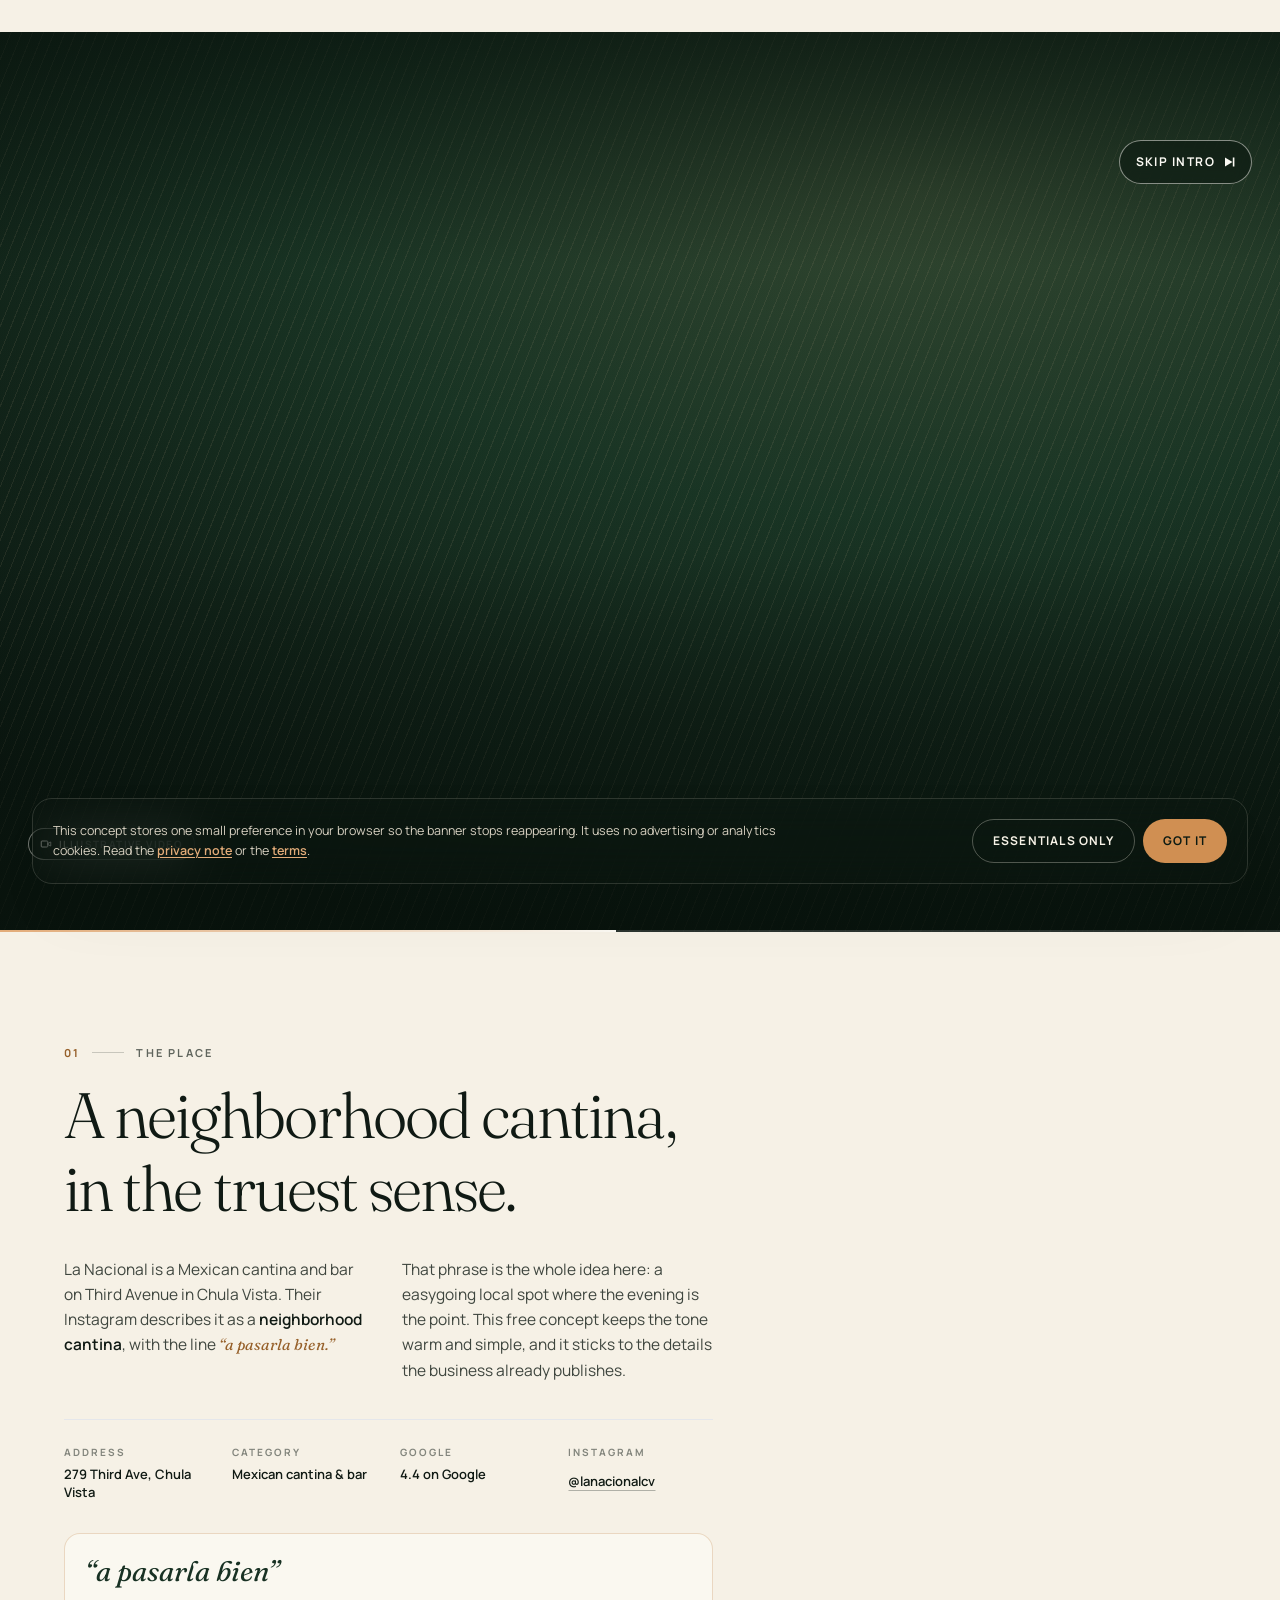
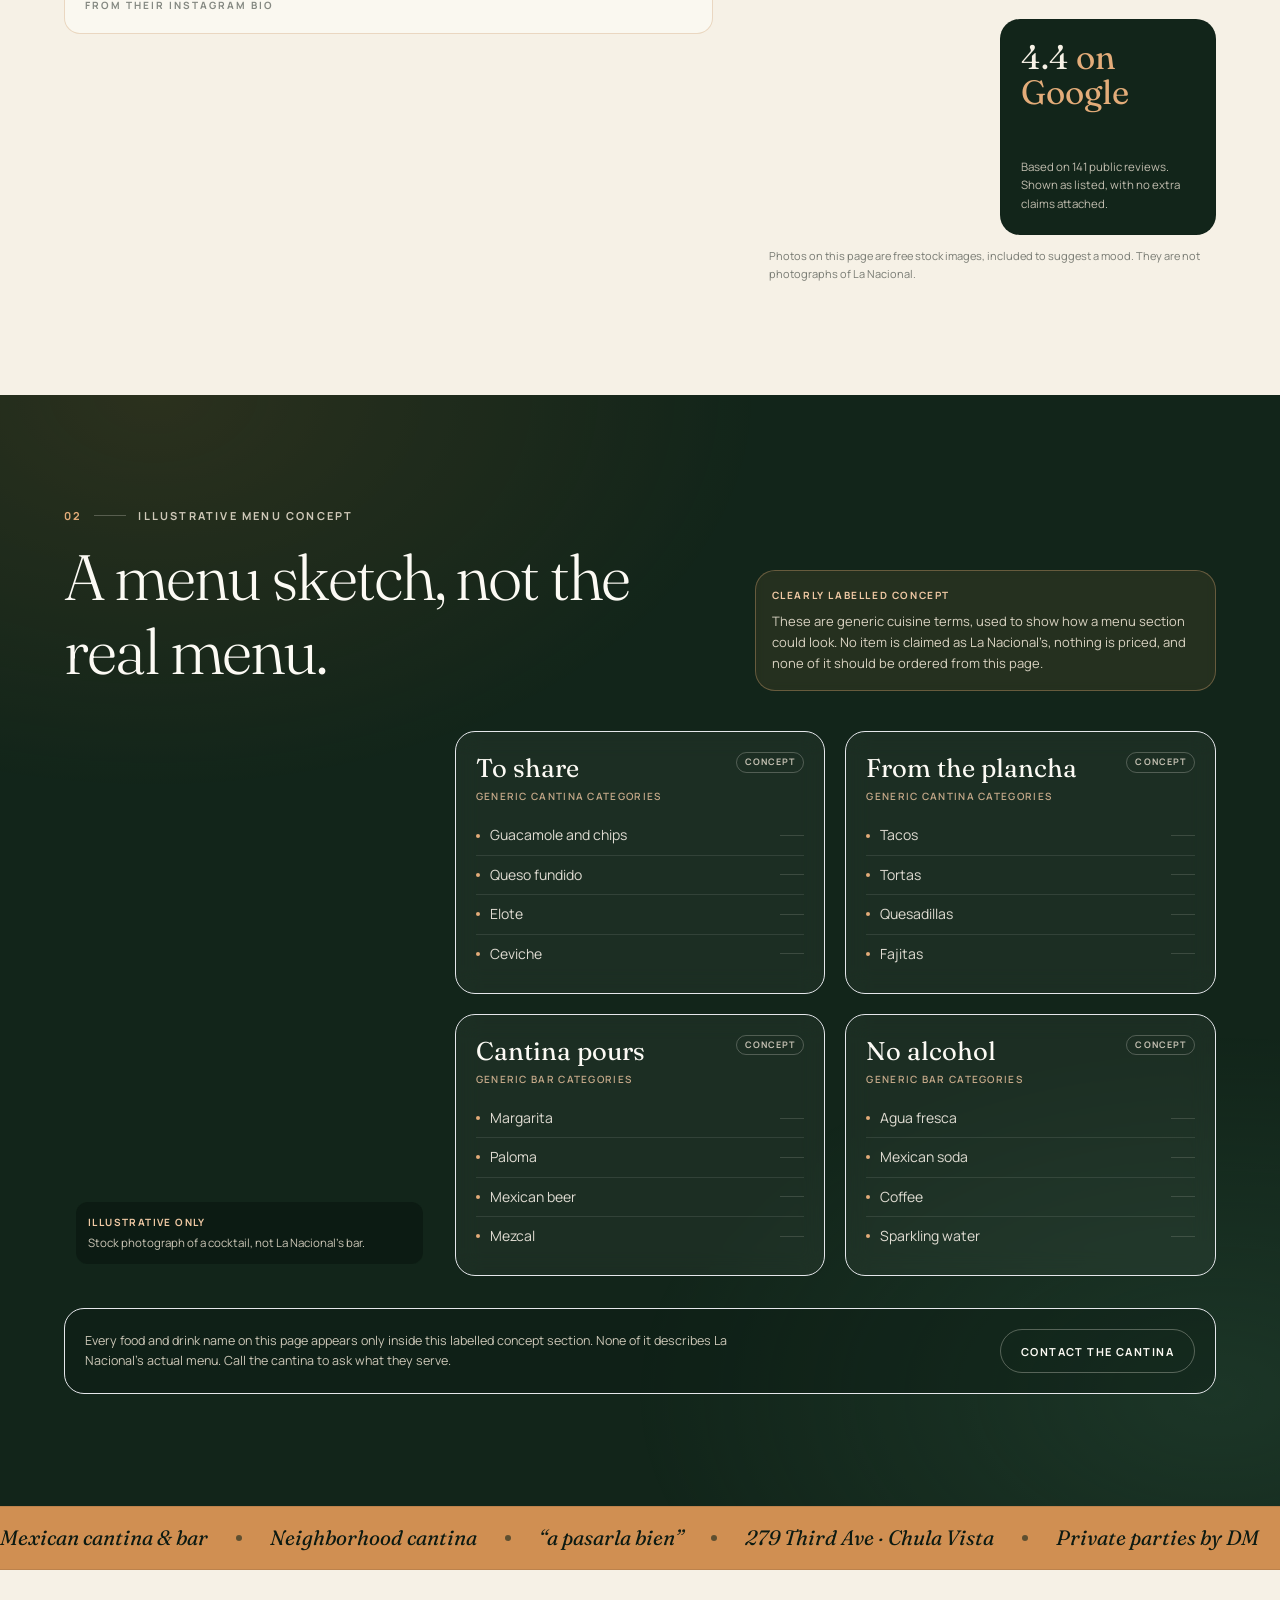
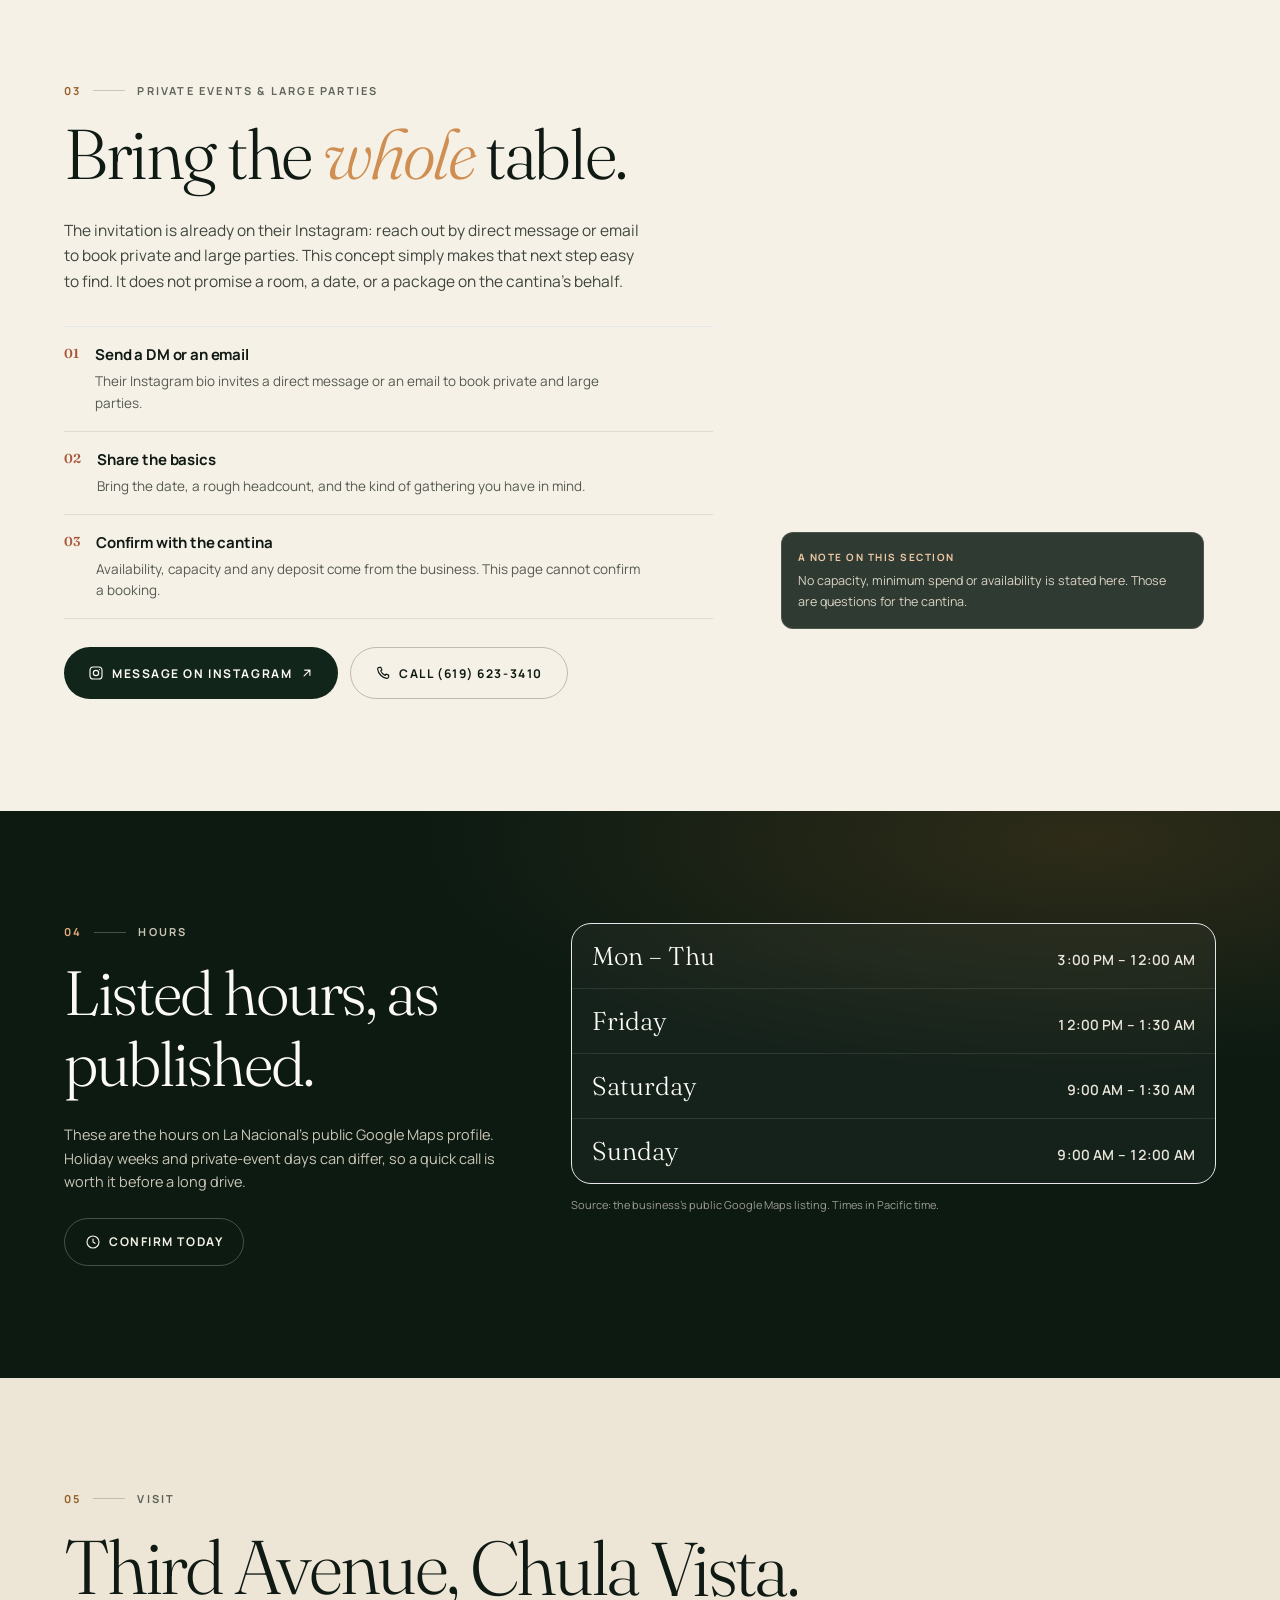
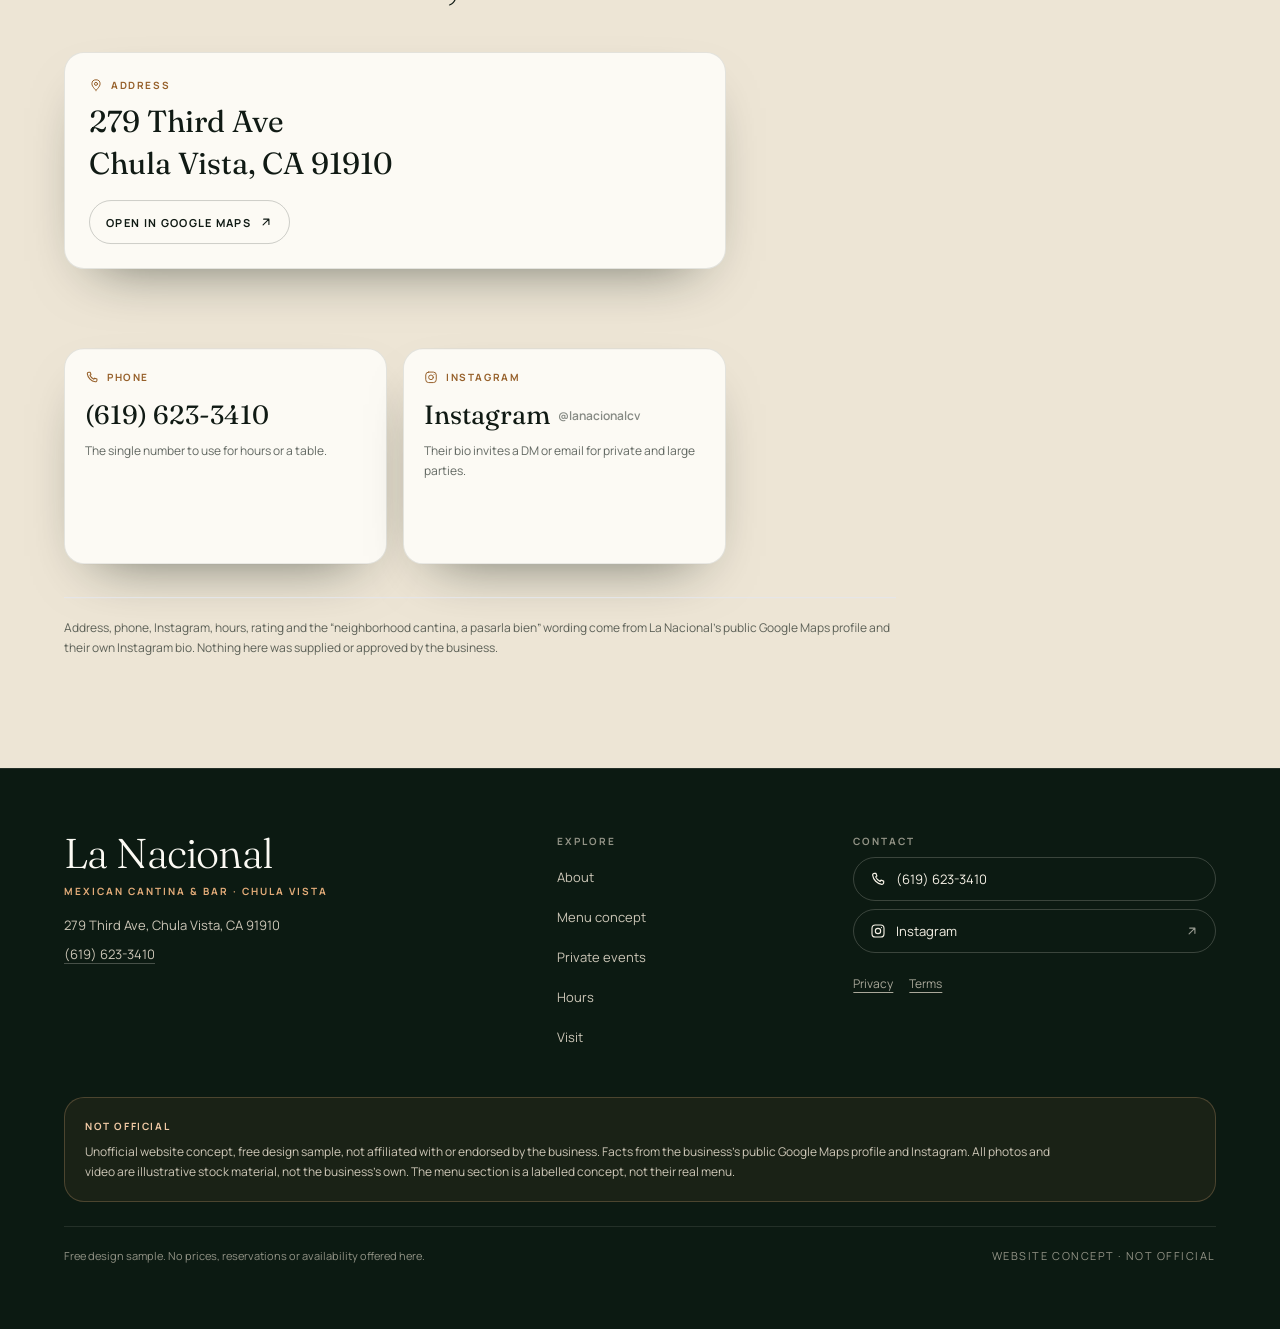
==== index.html @ 483eb862 "Update index.html" ====
<!doctype html>
<html lang="en">
  <head>
    <meta charset="UTF-8" />
    <meta name="viewport" content="width=device-width, initial-scale=1.0" />
    <meta name="robots" content="noindex,nofollow" />
    <meta name="theme-color" content="#0C1A12" />
    <meta
      name="description"
      content="A free, unofficial website concept for La Nacional, a Mexican cantina and bar on Third Avenue in Chula Vista. Not the official website."
    />
    <title>La Nacional · Cantina &amp; Bar · Website Concept (Not Official)</title>

    <!--
      Deep links such as /privacy work on static hosts that fall back to
      index.html (or 404.html). Because the build uses relative asset paths
      (base './'), this snippet points relative URLs back at the app folder
      when the browser lands on a known route one level deep.
    -->
    <script>
      (function () {
        try {
          var path = window.location.pathname
          var match = path.match(/^(.*)\/(privacy|terms)\/?$/)
          if (match) {
            var base = document.createElement('base')
            base.href = (match[1] || '') + '/'
            document.head.appendChild(base)
          }
        } catch (e) {}
      })()
    </script>

    <link
      rel="preload"
      href="./assets/fonts/fraunces-normal.woff2"
      as="font"
      type="font/woff2"
      crossorigin
    />
    <link
      rel="preload"
      href="./assets/fonts/manrope-normal.woff2"
      as="font"
      type="font/woff2"
      crossorigin
    />
    <link rel="stylesheet" href="./assets/fonts/fonts.css" />
    <script type="module" crossorigin src="./static/index-CM4bXNVC.js"></script>
    <link rel="stylesheet" crossorigin href="./static/index-Di6A-Y7r.css">
  </head>
  <body>
    <div id="root"></div>
  </body>
</html>
---- assets/fonts/fonts.css ----
@font-face {
  font-family: 'Fraunces';
  font-style: normal;
  font-weight: 300 700;
  font-display: swap;
  src: url('./fraunces-normal.woff2') format('woff2');
}

@font-face {
  font-family: 'Fraunces';
  font-style: italic;
  font-weight: 300 600;
  font-display: swap;
  src: url('./fraunces-italic.woff2') format('woff2');
}

@font-face {
  font-family: 'Manrope';
  font-style: normal;
  font-weight: 300 800;
  font-display: swap;
  src: url('./manrope-normal.woff2') format('woff2');
}
---- static/index-Di6A-Y7r.css ----
.lenis:not(.lenis-autoToggle).lenis-stopped{overflow:clip}.lenis [data-lenis-prevent-horizontal],.lenis [data-lenis-prevent-touch],.lenis [data-lenis-prevent-vertical],.lenis [data-lenis-prevent-wheel],.lenis [data-lenis-prevent]{overscroll-behavior:contain}.lenis.lenis-smooth iframe{pointer-events:none}.lenis.lenis-autoToggle{transition-behavior:allow-discrete;transition-duration:1ms;transition-property:overflow}*,:after,:before{--tw-border-spacing-x:0;--tw-border-spacing-y:0;--tw-translate-x:0;--tw-translate-y:0;--tw-rotate:0;--tw-skew-x:0;--tw-skew-y:0;--tw-scale-x:1;--tw-scale-y:1;--tw-pan-x: ;--tw-pan-y: ;--tw-pinch-zoom: ;--tw-scroll-snap-strictness:proximity;--tw-gradient-from-position: ;--tw-gradient-via-position: ;--tw-gradient-to-position: ;--tw-ordinal: ;--tw-slashed-zero: ;--tw-numeric-figure: ;--tw-numeric-spacing: ;--tw-numeric-fraction: ;--tw-ring-inset: ;--tw-ring-offset-width:0px;--tw-ring-offset-color:#fff;--tw-ring-color:rgba(59,130,246,.5);--tw-ring-offset-shadow:0 0 #0000;--tw-ring-shadow:0 0 #0000;--tw-shadow:0 0 #0000;--tw-shadow-colored:0 0 #0000;--tw-blur: ;--tw-brightness: ;--tw-contrast: ;--tw-grayscale: ;--tw-hue-rotate: ;--tw-invert: ;--tw-saturate: ;--tw-sepia: ;--tw-drop-shadow: ;--tw-backdrop-blur: ;--tw-backdrop-brightness: ;--tw-backdrop-contrast: ;--tw-backdrop-grayscale: ;--tw-backdrop-hue-rotate: ;--tw-backdrop-invert: ;--tw-backdrop-opacity: ;--tw-backdrop-saturate: ;--tw-backdrop-sepia: ;--tw-contain-size: ;--tw-contain-layout: ;--tw-contain-paint: ;--tw-contain-style: }::backdrop{--tw-border-spacing-x:0;--tw-border-spacing-y:0;--tw-translate-x:0;--tw-translate-y:0;--tw-rotate:0;--tw-skew-x:0;--tw-skew-y:0;--tw-scale-x:1;--tw-scale-y:1;--tw-pan-x: ;--tw-pan-y: ;--tw-pinch-zoom: ;--tw-scroll-snap-strictness:proximity;--tw-gradient-from-position: ;--tw-gradient-via-position: ;--tw-gradient-to-position: ;--tw-ordinal: ;--tw-slashed-zero: ;--tw-numeric-figure: ;--tw-numeric-spacing: ;--tw-numeric-fraction: ;--tw-ring-inset: ;--tw-ring-offset-width:0px;--tw-ring-offset-color:#fff;--tw-ring-color:rgba(59,130,246,.5);--tw-ring-offset-shadow:0 0 #0000;--tw-ring-shadow:0 0 #0000;--tw-shadow:0 0 #0000;--tw-shadow-colored:0 0 #0000;--tw-blur: ;--tw-brightness: ;--tw-contrast: ;--tw-grayscale: ;--tw-hue-rotate: ;--tw-invert: ;--tw-saturate: ;--tw-sepia: ;--tw-drop-shadow: ;--tw-backdrop-blur: ;--tw-backdrop-brightness: ;--tw-backdrop-contrast: ;--tw-backdrop-grayscale: ;--tw-backdrop-hue-rotate: ;--tw-backdrop-invert: ;--tw-backdrop-opacity: ;--tw-backdrop-saturate: ;--tw-backdrop-sepia: ;--tw-contain-size: ;--tw-contain-layout: ;--tw-contain-paint: ;--tw-contain-style: }/*! tailwindcss v3.4.19 | MIT License | https://tailwindcss.com*/*,:after,:before{box-sizing:border-box;border:0 solid #e5e7eb}:after,:before{--tw-content:""}:host,html{line-height:1.5;-webkit-text-size-adjust:100%;-moz-tab-size:4;-o-tab-size:4;tab-size:4;font-family:Manrope,system-ui,-apple-system,Segoe UI,sans-serif;font-feature-settings:normal;font-variation-settings:normal;-webkit-tap-highlight-color:transparent}body{margin:0;line-height:inherit}hr{height:0;color:inherit;border-top-width:1px}abbr:where([title]){-webkit-text-decoration:underline dotted;text-decoration:underline dotted}h1,h2,h3,h4,h5,h6{font-size:inherit;font-weight:inherit}a{color:inherit;text-decoration:inherit}b,strong{font-weight:bolder}code,kbd,pre,samp{font-family:ui-monospace,SFMono-Regular,Menlo,Monaco,Consolas,Liberation Mono,Courier New,monospace;font-feature-settings:normal;font-variation-settings:normal;font-size:1em}small{font-size:80%}sub,sup{font-size:75%;line-height:0;position:relative;vertical-align:baseline}sub{bottom:-.25em}sup{top:-.5em}table{text-indent:0;border-color:inherit;border-collapse:collapse}button,input,optgroup,select,textarea{font-family:inherit;font-feature-settings:inherit;font-variation-settings:inherit;font-size:100%;font-weight:inherit;line-height:inherit;letter-spacing:inherit;color:inherit;margin:0;padding:0}button,select{text-transform:none}button,input:where([type=button]),input:where([type=reset]),input:where([type=submit]){-webkit-appearance:button;background-color:transparent;background-image:none}:-moz-focusring{outline:auto}:-moz-ui-invalid{box-shadow:none}progress{vertical-align:baseline}::-webkit-inner-spin-button,::-webkit-outer-spin-button{height:auto}[type=search]{-webkit-appearance:textfield;outline-offset:-2px}::-webkit-search-decoration{-webkit-appearance:none}::-webkit-file-upload-button{-webkit-appearance:button;font:inherit}summary{display:list-item}blockquote,dd,dl,figure,h1,h2,h3,h4,h5,h6,hr,p,pre{margin:0}fieldset{margin:0}fieldset,legend{padding:0}menu,ol,ul{list-style:none;margin:0;padding:0}dialog{padding:0}textarea{resize:vertical}input::-moz-placeholder,textarea::-moz-placeholder{opacity:1;color:#9ca3af}input::placeholder,textarea::placeholder{opacity:1;color:#9ca3af}[role=button],button{cursor:pointer}:disabled{cursor:default}audio,canvas,embed,iframe,img,object,svg,video{display:block;vertical-align:middle}img,video{max-width:100%;height:auto}[hidden]:where(:not([hidden=until-found])){display:none}.sr-only{position:absolute;width:1px;height:1px;padding:0;margin:-1px;overflow:hidden;clip:rect(0,0,0,0);white-space:nowrap;border-width:0}.pointer-events-none{pointer-events:none}.visible{visibility:visible}.static{position:static}.fixed{position:fixed}.absolute{position:absolute}.relative{position:relative}.sticky{position:sticky}.inset-0{top:0;right:0;bottom:0;left:0}.inset-x-0{left:0;right:0}.inset-x-3{left:.75rem;right:.75rem}.inset-x-\[12\%\]{left:12%;right:12%}.inset-x-\[16\%\]{left:16%;right:16%}.bottom-0{bottom:0}.bottom-2{bottom:.5rem}.bottom-3{bottom:.75rem}.bottom-4{bottom:1rem}.bottom-\[14\%\]{bottom:14%}.left-0{left:0}.left-1\/2{left:50%}.left-3{left:.75rem}.left-4{left:1rem}.right-0{right:0}.right-2\.5{right:.625rem}.right-4{right:1rem}.top-0{top:0}.top-1\.5{top:.375rem}.top-2\.5{top:.625rem}.top-3{top:.75rem}.top-4{top:1rem}.top-\[14\%\]{top:14%}.top-\[18\%\]{top:18%}.top-\[22\%\]{top:22%}.top-\[26\%\]{top:26%}.top-\[8\%\]{top:8%}.top-\[var\(--banner-h\)\]{top:var(--banner-h)}.isolate{isolation:isolate}.-z-10{z-index:-10}.z-10{z-index:10}.z-20{z-index:20}.z-40{z-index:40}.z-50{z-index:50}.z-\[45\]{z-index:45}.mx-auto{margin-left:auto;margin-right:auto}.mb-6{margin-bottom:1.5rem}.ml-2{margin-left:.5rem}.ml-auto{margin-left:auto}.mt-1{margin-top:.25rem}.mt-1\.5{margin-top:.375rem}.mt-10{margin-top:2.5rem}.mt-12{margin-top:3rem}.mt-2{margin-top:.5rem}.mt-3{margin-top:.75rem}.mt-4{margin-top:1rem}.mt-5{margin-top:1.25rem}.mt-6{margin-top:1.5rem}.mt-7{margin-top:1.75rem}.mt-8{margin-top:2rem}.mt-9{margin-top:2.25rem}.block{display:block}.inline-block{display:inline-block}.flex{display:flex}.inline-flex{display:inline-flex}.table{display:table}.grid{display:grid}.hidden{display:none}.aspect-\[4\/3\]{aspect-ratio:4/3}.aspect-\[4\/5\]{aspect-ratio:4/5}.aspect-square{aspect-ratio:1/1}.h-1{height:.25rem}.h-1\.5{height:.375rem}.h-1\/2{height:50%}.h-1\/3{height:33.333333%}.h-11{height:2.75rem}.h-12{height:3rem}.h-16{height:4rem}.h-2{height:.5rem}.h-2\.5{height:.625rem}.h-24{height:6rem}.h-3{height:.75rem}.h-3\.5{height:.875rem}.h-4{height:1rem}.h-5{height:1.25rem}.h-9{height:2.25rem}.h-\[1\.6px\]{height:1.6px}.h-\[16\%\]{height:16%}.h-\[24\%\]{height:24%}.h-\[42\%\]{height:42%}.h-\[46\%\]{height:46%}.h-\[6\%\]{height:6%}.h-\[62\%\]{height:62%}.h-\[70\%\]{height:70%}.h-\[74\%\]{height:74%}.h-\[88\%\]{height:88%}.h-\[var\(--banner-h\)\]{height:var(--banner-h)}.h-\[var\(--header-h\)\]{height:var(--header-h)}.h-full{height:100%}.h-px{height:1px}.min-h-\[100svh\]{min-height:100svh}.min-h-\[32px\]{min-height:32px}.min-h-\[36px\]{min-height:36px}.min-h-\[40px\]{min-height:40px}.min-h-\[44px\]{min-height:44px}.min-h-\[48px\]{min-height:48px}.min-h-\[52px\]{min-height:52px}.min-h-\[54px\]{min-height:54px}.min-h-screen{min-height:100vh}.w-1{width:.25rem}.w-1\.5{width:.375rem}.w-11{width:2.75rem}.w-12{width:3rem}.w-2{width:.5rem}.w-2\.5{width:.625rem}.w-24{width:6rem}.w-3{width:.75rem}.w-3\.5{width:.875rem}.w-4{width:1rem}.w-5{width:1.25rem}.w-6{width:1.5rem}.w-8{width:2rem}.w-9{width:2.25rem}.w-\[38\%\]{width:38%}.w-\[52\%\]{width:52%}.w-full{width:100%}.w-max{width:-moz-max-content;width:max-content}.w-px{width:1px}.max-w-\[18ch\]{max-width:18ch}.max-w-\[20ch\]{max-width:20ch}.max-w-\[22ch\]{max-width:22ch}.max-w-\[24rem\]{max-width:24rem}.max-w-\[26rem\]{max-width:26rem}.max-w-\[27rem\]{max-width:27rem}.max-w-\[34rem\]{max-width:34rem}.max-w-\[36rem\]{max-width:36rem}.max-w-\[42rem\]{max-width:42rem}.max-w-\[46rem\]{max-width:46rem}.max-w-\[52rem\]{max-width:52rem}.max-w-\[54rem\]{max-width:54rem}.max-w-\[62rem\]{max-width:62rem}.max-w-shell{max-width:76rem}.flex-1{flex:1 1 0%}.shrink-0{flex-shrink:0}.origin-bottom{transform-origin:bottom}.origin-left{transform-origin:left}.-translate-x-1\/2{--tw-translate-x:-50%}.-rotate-45,.-translate-x-1\/2{transform:translate(var(--tw-translate-x),var(--tw-translate-y)) rotate(var(--tw-rotate)) skew(var(--tw-skew-x)) skewY(var(--tw-skew-y)) scaleX(var(--tw-scale-x)) scaleY(var(--tw-scale-y))}.-rotate-45{--tw-rotate:-45deg}.rotate-180{--tw-rotate:180deg}.rotate-180,.rotate-45{transform:translate(var(--tw-translate-x),var(--tw-translate-y)) rotate(var(--tw-rotate)) skew(var(--tw-skew-x)) skewY(var(--tw-skew-y)) scaleX(var(--tw-scale-x)) scaleY(var(--tw-scale-y))}.rotate-45{--tw-rotate:45deg}.scale-x-0{--tw-scale-x:0}.scale-x-0,.transform{transform:translate(var(--tw-translate-x),var(--tw-translate-y)) rotate(var(--tw-rotate)) skew(var(--tw-skew-x)) skewY(var(--tw-skew-y)) scaleX(var(--tw-scale-x)) scaleY(var(--tw-scale-y))}.cursor-pointer{cursor:pointer}.resize{resize:both}.grid-cols-2{grid-template-columns:repeat(2,minmax(0,1fr))}.grid-cols-\[auto_1fr\]{grid-template-columns:auto 1fr}.flex-col{flex-direction:column}.flex-wrap{flex-wrap:wrap}.items-start{align-items:flex-start}.items-end{align-items:flex-end}.items-center{align-items:center}.items-baseline{align-items:baseline}.justify-end{justify-content:flex-end}.justify-center{justify-content:center}.justify-between{justify-content:space-between}.gap-0\.5{gap:.125rem}.gap-1\.5{gap:.375rem}.gap-10{gap:2.5rem}.gap-2{gap:.5rem}.gap-2\.5{gap:.625rem}.gap-3{gap:.75rem}.gap-4{gap:1rem}.gap-5{gap:1.25rem}.gap-6{gap:1.5rem}.gap-7{gap:1.75rem}.gap-8{gap:2rem}.gap-9{gap:2.25rem}.gap-x-4{-moz-column-gap:1rem;column-gap:1rem}.gap-x-5{-moz-column-gap:1.25rem;column-gap:1.25rem}.gap-x-6{-moz-column-gap:1.5rem;column-gap:1.5rem}.gap-y-1{row-gap:.25rem}.gap-y-2{row-gap:.5rem}.gap-y-5{row-gap:1.25rem}.space-y-7>:not([hidden])~:not([hidden]){--tw-space-y-reverse:0;margin-top:calc(1.75rem*(1 - var(--tw-space-y-reverse)));margin-bottom:calc(1.75rem*var(--tw-space-y-reverse))}.overflow-hidden,.truncate{overflow:hidden}.truncate{text-overflow:ellipsis}.truncate,.whitespace-nowrap{white-space:nowrap}.rounded{border-radius:.25rem}.rounded-2xl{border-radius:1rem}.rounded-card{border-radius:1.25rem}.rounded-full{border-radius:9999px}.rounded-sm{border-radius:.125rem}.rounded-xl{border-radius:.75rem}.rounded-b-md{border-bottom-right-radius:.375rem;border-bottom-left-radius:.375rem}.rounded-t-full{border-top-left-radius:9999px;border-top-right-radius:9999px}.rounded-t-md{border-top-left-radius:.375rem;border-top-right-radius:.375rem}.rounded-t-sm{border-top-left-radius:.125rem;border-top-right-radius:.125rem}.border{border-width:1px}.border-y{border-top-width:1px}.border-b,.border-y{border-bottom-width:1px}.border-t{border-top-width:1px}.border-bone-100\/10{border-color:#f6f0e51a}.border-bone-100\/15{border-color:#f6f0e526}.border-bone-100\/20{border-color:#f6f0e533}.border-bone-100\/25{border-color:#f6f0e540}.border-bone-100\/30{border-color:#f6f0e54d}.border-bone-100\/40{border-color:#f6f0e566}.border-bottle-950\/10{border-color:#0c1a121a}.border-copper-300\/25{border-color:#e2ac7840}.border-copper-300\/35{border-color:#e2ac7859}.border-copper-500\/25{border-color:#b8733340}.border-copper-500\/30{border-color:#b873334d}.border-copper-500\/40{border-color:#b8733366}.border-ink\/10{border-color:#101a141a}.border-ink\/20{border-color:#101a1433}.border-ink\/25{border-color:#101a1440}.border-transparent{border-color:transparent}.bg-amber-200{--tw-bg-opacity:1;background-color:rgb(253 230 138/var(--tw-bg-opacity,1))}.bg-amber-200\/80{background-color:#fde68bcc}.bg-amber-300{--tw-bg-opacity:1;background-color:rgb(252 211 77/var(--tw-bg-opacity,1))}.bg-amber-300\/70{background-color:#fcd34db3}.bg-amber-400{--tw-bg-opacity:1;background-color:rgb(251 191 36/var(--tw-bg-opacity,1))}.bg-amber-400\/20{background-color:#fbbf2433}.bg-bone-100{--tw-bg-opacity:1;background-color:rgb(246 241 230/var(--tw-bg-opacity,1))}.bg-bone-100\/15{background-color:#f6f0e526}.bg-bone-100\/25{background-color:#f6f0e540}.bg-bone-200{--tw-bg-opacity:1;background-color:rgb(237 229 213/var(--tw-bg-opacity,1))}.bg-bone-50{--tw-bg-opacity:1;background-color:rgb(252 250 244/var(--tw-bg-opacity,1))}.bg-bone-50\/80{background-color:#fcfaf3cc}.bg-bone-50\/95{background-color:#fcfaf3f2}.bg-bone-50\/\[0\.045\]{background-color:#fcfaf30b}.bg-bone-50\/\[0\.04\]{background-color:#fcfaf30a}.bg-bottle-800{--tw-bg-opacity:1;background-color:rgb(24 49 35/var(--tw-bg-opacity,1))}.bg-bottle-900{--tw-bg-opacity:1;background-color:rgb(18 37 26/var(--tw-bg-opacity,1))}.bg-bottle-900\/60{background-color:#12251a99}.bg-bottle-900\/90{background-color:#12251ae6}.bg-bottle-950{--tw-bg-opacity:1;background-color:rgb(12 26 18/var(--tw-bg-opacity,1))}.bg-bottle-950\/30{background-color:#0c1a124d}.bg-bottle-950\/40{background-color:#0c1a1266}.bg-bottle-950\/80{background-color:#0c1a12cc}.bg-bottle-950\/85{background-color:#0c1a12d9}.bg-copper-300{--tw-bg-opacity:1;background-color:rgb(227 172 121/var(--tw-bg-opacity,1))}.bg-copper-400{--tw-bg-opacity:1;background-color:rgb(208 143 82/var(--tw-bg-opacity,1))}.bg-copper-400\/10{background-color:#d08f521a}.bg-copper-400\/15{background-color:#d08f5226}.bg-copper-400\/\[0\.07\]{background-color:#d08f5212}.bg-copper-500{--tw-bg-opacity:1;background-color:rgb(184 115 51/var(--tw-bg-opacity,1))}.bg-current{background-color:currentColor}.bg-green-700\/80{background-color:#15803dcc}.bg-green-950{--tw-bg-opacity:1;background-color:rgb(5 46 22/var(--tw-bg-opacity,1))}.bg-ink{--tw-bg-opacity:1;background-color:rgb(16 26 20/var(--tw-bg-opacity,1))}.bg-ink\/20{background-color:#101a1433}.bg-ink\/25{background-color:#101a1440}.bg-ink\/35{background-color:#101a1459}.bg-ink\/40{background-color:#101a1466}.bg-ink\/5{background-color:#101a140d}.bg-ink\/75{background-color:#101a14bf}.bg-transparent{background-color:transparent}.bg-\[linear-gradient\(180deg\,transparent\,rgba\(224\,162\,46\,\.16\)\)\]{background-image:linear-gradient(180deg,transparent,rgba(224,162,46,.16))}.bg-\[radial-gradient\(110\%_80\%_at_72\%_18\%\,\#4A3318_0\%\,\#2C4433_38\%\,\#17251C_66\%\,\#0B120D_100\%\)\]{background-image:radial-gradient(110% 80% at 72% 18%,#4a3318 0,#2c4433 38%,#17251c 66%,#0b120d)}.bg-\[radial-gradient\(120\%_100\%_at_30\%_10\%\,\#3B5238\,\#183123_60\%\,\#0C1A12\)\]{background-image:radial-gradient(120% 100% at 30% 10%,#3b5238,#183123 60%,#0c1a12)}.bg-\[radial-gradient\(120\%_140\%_at_50\%_-20\%\,\#3A2A17_0\%\,\#17251C_60\%\,\#0B120D_100\%\)\]{background-image:radial-gradient(120% 140% at 50% -20%,#3a2a17 0,#17251c 60%,#0b120d)}.bg-\[radial-gradient\(60\%_45\%_at_22\%_82\%\,rgba\(224\,162\,46\,\.22\)\,transparent_70\%\)\]{background-image:radial-gradient(60% 45% at 22% 82%,rgba(224,162,46,.22),transparent 70%)}.bg-\[radial-gradient\(90\%_70\%_at_30\%_20\%\,\#3A2A17_0\%\,\#17251C_55\%\,\#0B120D_100\%\)\]{background-image:radial-gradient(90% 70% at 30% 20%,#3a2a17 0,#17251c 55%,#0b120d)}.bg-gradient-to-b{background-image:linear-gradient(to bottom,var(--tw-gradient-stops))}.bg-gradient-to-t{background-image:linear-gradient(to top,var(--tw-gradient-stops))}.from-amber-400\/60{--tw-gradient-from:rgba(251,191,36,.6) var(--tw-gradient-from-position);--tw-gradient-to:rgba(251,191,36,0) var(--tw-gradient-to-position);--tw-gradient-stops:var(--tw-gradient-from),var(--tw-gradient-to)}.from-bottle-950\/45{--tw-gradient-from:rgba(12,26,18,.45) var(--tw-gradient-from-position);--tw-gradient-to:rgba(12,26,18,0) var(--tw-gradient-to-position);--tw-gradient-stops:var(--tw-gradient-from),var(--tw-gradient-to)}.from-green-800{--tw-gradient-from:#166534 var(--tw-gradient-from-position);--tw-gradient-to:rgba(22,101,52,0) var(--tw-gradient-to-position);--tw-gradient-stops:var(--tw-gradient-from),var(--tw-gradient-to)}.from-ink{--tw-gradient-from:#101a14 var(--tw-gradient-from-position);--tw-gradient-to:rgba(16,26,20,0) var(--tw-gradient-to-position);--tw-gradient-stops:var(--tw-gradient-from),var(--tw-gradient-to)}.from-ink\/80{--tw-gradient-from:rgba(16,26,20,.8) var(--tw-gradient-from-position);--tw-gradient-to:rgba(16,26,20,0) var(--tw-gradient-to-position);--tw-gradient-stops:var(--tw-gradient-from),var(--tw-gradient-to)}.from-transparent{--tw-gradient-from:transparent var(--tw-gradient-from-position);--tw-gradient-to:transparent var(--tw-gradient-to-position);--tw-gradient-stops:var(--tw-gradient-from),var(--tw-gradient-to)}.via-amber-300\/25{--tw-gradient-to:rgba(252,211,77,0) var(--tw-gradient-to-position);--tw-gradient-stops:var(--tw-gradient-from),rgba(252,211,77,.25) var(--tw-gradient-via-position),var(--tw-gradient-to)}.via-amber-400\/70{--tw-gradient-to:rgba(251,191,36,0) var(--tw-gradient-to-position);--tw-gradient-stops:var(--tw-gradient-from),rgba(251,191,36,.7) var(--tw-gradient-via-position),var(--tw-gradient-to)}.via-ink\/50{--tw-gradient-to:rgba(16,26,20,0) var(--tw-gradient-to-position);--tw-gradient-stops:var(--tw-gradient-from),rgba(16,26,20,.5) var(--tw-gradient-via-position),var(--tw-gradient-to)}.via-transparent{--tw-gradient-to:transparent var(--tw-gradient-to-position);--tw-gradient-stops:var(--tw-gradient-from),transparent var(--tw-gradient-via-position),var(--tw-gradient-to)}.to-bottle-950\/10{--tw-gradient-to:rgba(12,26,18,.1) var(--tw-gradient-to-position)}.to-green-950{--tw-gradient-to:#052e16 var(--tw-gradient-to-position)}.to-transparent{--tw-gradient-to:transparent var(--tw-gradient-to-position)}.object-cover{-o-object-fit:cover;object-fit:cover}.p-3{padding:.75rem}.p-4{padding:1rem}.p-5{padding:1.25rem}.px-1{padding-left:.25rem;padding-right:.25rem}.px-2{padding-left:.5rem;padding-right:.5rem}.px-2\.5{padding-left:.625rem;padding-right:.625rem}.px-3{padding-left:.75rem;padding-right:.75rem}.px-4{padding-left:1rem;padding-right:1rem}.px-5{padding-left:1.25rem;padding-right:1.25rem}.px-6{padding-left:1.5rem;padding-right:1.5rem}.px-7{padding-left:1.75rem;padding-right:1.75rem}.px-8{padding-left:2rem;padding-right:2rem}.py-0\.5{padding-top:.125rem;padding-bottom:.125rem}.py-1\.5{padding-top:.375rem;padding-bottom:.375rem}.py-12{padding-top:3rem;padding-bottom:3rem}.py-16{padding-top:4rem;padding-bottom:4rem}.py-2{padding-top:.5rem;padding-bottom:.5rem}.py-3\.5{padding-top:.875rem;padding-bottom:.875rem}.py-4{padding-top:1rem;padding-bottom:1rem}.py-\[5px\]{padding-top:5px;padding-bottom:5px}.pb-16{padding-bottom:4rem}.pb-20{padding-bottom:5rem}.pb-3{padding-bottom:.75rem}.pb-5{padding-bottom:1.25rem}.pb-6{padding-bottom:1.5rem}.pb-\[0\.06em\]{padding-bottom:.06em}.pb-\[0\.12em\]{padding-bottom:.12em}.pb-\[12\%\]{padding-bottom:12%}.pt-2{padding-top:.5rem}.pt-28{padding-top:7rem}.pt-5{padding-top:1.25rem}.pt-6{padding-top:1.5rem}.pt-8{padding-top:2rem}.text-center{text-align:center}.align-bottom{vertical-align:bottom}.font-display{font-family:Fraunces,Georgia,serif}.font-sans{font-family:Manrope,system-ui,-apple-system,Segoe UI,sans-serif}.text-\[1\.4rem\]{font-size:1.4rem}.text-\[10px\]{font-size:10px}.text-\[11\.5px\]{font-size:11.5px}.text-\[11px\]{font-size:11px}.text-\[12\.5px\]{font-size:12.5px}.text-\[12px\]{font-size:12px}.text-\[13\.5px\]{font-size:13.5px}.text-\[13px\]{font-size:13px}.text-\[14\.5px\]{font-size:14.5px}.text-\[14px\]{font-size:14px}.text-\[15\.5px\]{font-size:15.5px}.text-\[15px\]{font-size:15px}.text-\[19px\]{font-size:19px}.text-\[21px\]{font-size:21px}.text-\[9px\]{font-size:9px}.text-\[clamp\(1\.25rem\,2\.2vw\,1\.6rem\)\]{font-size:clamp(1.25rem,2.2vw,1.6rem)}.text-\[clamp\(1\.2rem\,2\.4vw\,1\.6rem\)\]{font-size:clamp(1.2rem,2.4vw,1.6rem)}.text-\[clamp\(1\.3rem\,2\.4vw\,1\.65rem\)\]{font-size:clamp(1.3rem,2.4vw,1.65rem)}.text-\[clamp\(1\.3rem\,2\.4vw\,1\.75rem\)\]{font-size:clamp(1.3rem,2.4vw,1.75rem)}.text-\[clamp\(1\.4rem\,2\.6vw\,1\.9rem\)\]{font-size:clamp(1.4rem,2.6vw,1.9rem)}.text-\[clamp\(1\.6rem\,3vw\,2\.1rem\)\]{font-size:clamp(1.6rem,3vw,2.1rem)}.text-\[clamp\(1\.9rem\,3\.6vw\,2\.6rem\)\]{font-size:clamp(1.9rem,3.6vw,2.6rem)}.text-\[clamp\(1rem\,2\.1vw\,1\.25rem\)\]{font-size:clamp(1rem,2.1vw,1.25rem)}.text-\[clamp\(1rem\,2vw\,1\.3rem\)\]{font-size:clamp(1rem,2vw,1.3rem)}.text-\[clamp\(2\.1rem\,5\.2vw\,4rem\)\]{font-size:clamp(2.1rem,5.2vw,4rem)}.text-\[clamp\(2\.1rem\,5vw\,3\.4rem\)\]{font-size:clamp(2.1rem,5vw,3.4rem)}.text-\[clamp\(2\.2rem\,5\.2vw\,3\.9rem\)\]{font-size:clamp(2.2rem,5.2vw,3.9rem)}.text-\[clamp\(2\.3rem\,5\.6vw\,4\.4rem\)\]{font-size:clamp(2.3rem,5.6vw,4.4rem)}.text-\[clamp\(2\.3rem\,6vw\,4\.75rem\)\]{font-size:clamp(2.3rem,6vw,4.75rem)}.text-\[clamp\(3\.1rem\,13vw\,8\.75rem\)\]{font-size:clamp(3.1rem,13vw,8.75rem)}.font-bold{font-weight:700}.font-extrabold{font-weight:800}.font-light{font-weight:300}.font-medium{font-weight:500}.font-semibold{font-weight:600}.uppercase{text-transform:uppercase}.italic{font-style:italic}.not-italic{font-style:normal}.tabular-nums{--tw-numeric-spacing:tabular-nums;font-variant-numeric:var(--tw-ordinal) var(--tw-slashed-zero) var(--tw-numeric-figure) var(--tw-numeric-spacing) var(--tw-numeric-fraction)}.leading-\[0\.86\]{line-height:.86}.leading-\[0\.99\]{line-height:.99}.leading-\[1\.02\]{line-height:1.02}.leading-\[1\.03\]{line-height:1.03}.leading-\[1\.05\]{line-height:1.05}.leading-\[1\],.leading-none{line-height:1}.leading-relaxed{line-height:1.625}.leading-snug{line-height:1.375}.leading-tight{line-height:1.25}.tracking-\[-0\.01em\]{letter-spacing:-.01em}.tracking-\[-0\.02em\]{letter-spacing:-.02em}.tracking-\[-0\.032em\]{letter-spacing:-.032em}.tracking-\[-0\.035em\]{letter-spacing:-.035em}.tracking-\[-0\.03em\]{letter-spacing:-.03em}.tracking-\[0\.01em\]{letter-spacing:.01em}.tracking-\[0\.08em\]{letter-spacing:.08em}.tracking-\[0\.12em\]{letter-spacing:.12em}.tracking-\[0\.13em\]{letter-spacing:.13em}.tracking-\[0\.14em\]{letter-spacing:.14em}.tracking-\[0\.15em\]{letter-spacing:.15em}.tracking-\[0\.16em\]{letter-spacing:.16em}.tracking-\[0\.1em\]{letter-spacing:.1em}.tracking-label{letter-spacing:.2em}.text-amber-300{--tw-text-opacity:1;color:rgb(252 211 77/var(--tw-text-opacity,1))}.text-bone-100{--tw-text-opacity:1;color:rgb(246 241 230/var(--tw-text-opacity,1))}.text-bone-100\/90{color:#f6f0e5e6}.text-bone-100\/95{color:#f6f0e5f2}.text-bone-200\/60{color:#ede4d499}.text-bone-200\/65{color:#ede4d4a6}.text-bone-200\/70{color:#ede4d4b3}.text-bone-200\/80{color:#ede4d4cc}.text-bone-200\/85{color:#ede4d4d9}.text-bone-200\/90{color:#ede4d4e6}.text-bone-50{--tw-text-opacity:1;color:rgb(252 250 244/var(--tw-text-opacity,1))}.text-bottle-800{--tw-text-opacity:1;color:rgb(24 49 35/var(--tw-text-opacity,1))}.text-bottle-950{--tw-text-opacity:1;color:rgb(12 26 18/var(--tw-text-opacity,1))}.text-clay{--tw-text-opacity:1;color:rgb(169 87 58/var(--tw-text-opacity,1))}.text-copper-200{--tw-text-opacity:1;color:rgb(240 201 164/var(--tw-text-opacity,1))}.text-copper-200\/80{color:#f0c8a3cc}.text-copper-300{--tw-text-opacity:1;color:rgb(227 172 121/var(--tw-text-opacity,1))}.text-copper-400{--tw-text-opacity:1;color:rgb(208 143 82/var(--tw-text-opacity,1))}.text-copper-600{--tw-text-opacity:1;color:rgb(150 96 42/var(--tw-text-opacity,1))}.text-ink{--tw-text-opacity:1;color:rgb(16 26 20/var(--tw-text-opacity,1))}.text-ink\/40{color:#101a1466}.text-ink\/50{color:#101a1480}.text-ink\/55{color:#101a148c}.text-ink\/60{color:#101a1499}.text-ink\/65{color:#101a14a6}.text-ink\/70{color:#101a14b3}.text-ink\/75{color:#101a14bf}.text-ink\/80{color:#101a14cc}.underline{text-decoration-line:underline}.decoration-bone-100\/25{text-decoration-color:#f6f0e540}.decoration-ink\/30{text-decoration-color:#101a144d}.underline-offset-2{text-underline-offset:2px}.underline-offset-4{text-underline-offset:4px}.opacity-0{opacity:0}.opacity-100{opacity:1}.opacity-30{opacity:.3}.opacity-40{opacity:.4}.opacity-60{opacity:.6}.opacity-70{opacity:.7}.opacity-\[0\.13\]{opacity:.13}.shadow-\[0_0_16px_6px_rgba\(242\,200\,121\,\.45\)\]{--tw-shadow:0 0 16px 6px hsla(39,82%,71%,.45);--tw-shadow-colored:0 0 16px 6px var(--tw-shadow-color);box-shadow:var(--tw-ring-offset-shadow,0 0 #0000),var(--tw-ring-shadow,0 0 #0000),var(--tw-shadow)}.shadow-\[0_0_40px_18px_rgba\(224\,162\,46\,\.4\)\]{--tw-shadow:0 0 40px 18px rgba(224,162,46,.4);--tw-shadow-colored:0 0 40px 18px var(--tw-shadow-color);box-shadow:var(--tw-ring-offset-shadow,0 0 #0000),var(--tw-ring-shadow,0 0 #0000),var(--tw-shadow)}.shadow-\[0_12px_30px_-24px_rgba\(8\,20\,13\,0\.6\)\]{--tw-shadow:0 12px 30px -24px rgba(8,20,13,.6);--tw-shadow-colored:0 12px 30px -24px var(--tw-shadow-color);box-shadow:var(--tw-ring-offset-shadow,0 0 #0000),var(--tw-ring-shadow,0 0 #0000),var(--tw-shadow)}.shadow-\[inset_0_0_60px_rgba\(0\,0\,0\,\.55\)\]{--tw-shadow:inset 0 0 60px rgba(0,0,0,.55);--tw-shadow-colored:inset 0 0 60px var(--tw-shadow-color)}.shadow-\[inset_0_0_60px_rgba\(0\,0\,0\,\.55\)\],.shadow-glass{box-shadow:var(--tw-ring-offset-shadow,0 0 #0000),var(--tw-ring-shadow,0 0 #0000),var(--tw-shadow)}.shadow-glass{--tw-shadow:0 24px 60px -32px rgba(8,20,13,.65);--tw-shadow-colored:0 24px 60px -32px var(--tw-shadow-color)}.shadow-lift{--tw-shadow:0 30px 70px -40px rgba(8,20,13,.75);--tw-shadow-colored:0 30px 70px -40px var(--tw-shadow-color)}.shadow-lift,.shadow-sm{box-shadow:var(--tw-ring-offset-shadow,0 0 #0000),var(--tw-ring-shadow,0 0 #0000),var(--tw-shadow)}.shadow-sm{--tw-shadow:0 1px 2px 0 rgba(0,0,0,.05);--tw-shadow-colored:0 1px 2px 0 var(--tw-shadow-color)}.blur{--tw-blur:blur(8px)}.blur,.blur-2xl{filter:var(--tw-blur) var(--tw-brightness) var(--tw-contrast) var(--tw-grayscale) var(--tw-hue-rotate) var(--tw-invert) var(--tw-saturate) var(--tw-sepia) var(--tw-drop-shadow)}.blur-2xl{--tw-blur:blur(40px)}.filter{filter:var(--tw-blur) var(--tw-brightness) var(--tw-contrast) var(--tw-grayscale) var(--tw-hue-rotate) var(--tw-invert) var(--tw-saturate) var(--tw-sepia) var(--tw-drop-shadow)}.backdrop-blur-\[1px\]{--tw-backdrop-blur:blur(1px)}.backdrop-blur-\[1px\],.backdrop-blur-lg{-webkit-backdrop-filter:var(--tw-backdrop-blur) var(--tw-backdrop-brightness) var(--tw-backdrop-contrast) var(--tw-backdrop-grayscale) var(--tw-backdrop-hue-rotate) var(--tw-backdrop-invert) var(--tw-backdrop-opacity) var(--tw-backdrop-saturate) var(--tw-backdrop-sepia);backdrop-filter:var(--tw-backdrop-blur) var(--tw-backdrop-brightness) var(--tw-backdrop-contrast) var(--tw-backdrop-grayscale) var(--tw-backdrop-hue-rotate) var(--tw-backdrop-invert) var(--tw-backdrop-opacity) var(--tw-backdrop-saturate) var(--tw-backdrop-sepia)}.backdrop-blur-lg{--tw-backdrop-blur:blur(16px)}.backdrop-blur-md{--tw-backdrop-blur:blur(12px)}.backdrop-blur-md,.backdrop-blur-sm{-webkit-backdrop-filter:var(--tw-backdrop-blur) var(--tw-backdrop-brightness) var(--tw-backdrop-contrast) var(--tw-backdrop-grayscale) var(--tw-backdrop-hue-rotate) var(--tw-backdrop-invert) var(--tw-backdrop-opacity) var(--tw-backdrop-saturate) var(--tw-backdrop-sepia);backdrop-filter:var(--tw-backdrop-blur) var(--tw-backdrop-brightness) var(--tw-backdrop-contrast) var(--tw-backdrop-grayscale) var(--tw-backdrop-hue-rotate) var(--tw-backdrop-invert) var(--tw-backdrop-opacity) var(--tw-backdrop-saturate) var(--tw-backdrop-sepia)}.backdrop-blur-sm{--tw-backdrop-blur:blur(4px)}.backdrop-blur-xl{--tw-backdrop-blur:blur(24px);-webkit-backdrop-filter:var(--tw-backdrop-blur) var(--tw-backdrop-brightness) var(--tw-backdrop-contrast) var(--tw-backdrop-grayscale) var(--tw-backdrop-hue-rotate) var(--tw-backdrop-invert) var(--tw-backdrop-opacity) var(--tw-backdrop-saturate) var(--tw-backdrop-sepia);backdrop-filter:var(--tw-backdrop-blur) var(--tw-backdrop-brightness) var(--tw-backdrop-contrast) var(--tw-backdrop-grayscale) var(--tw-backdrop-hue-rotate) var(--tw-backdrop-invert) var(--tw-backdrop-opacity) var(--tw-backdrop-saturate) var(--tw-backdrop-sepia)}.transition{transition-property:color,background-color,border-color,text-decoration-color,fill,stroke,opacity,box-shadow,transform,filter,backdrop-filter;transition-timing-function:cubic-bezier(.4,0,.2,1);transition-duration:.15s}.transition-\[background-color\,border-color\,box-shadow\]{transition-property:background-color,border-color,box-shadow;transition-timing-function:cubic-bezier(.4,0,.2,1);transition-duration:.15s}.transition-\[opacity\,transform\]{transition-property:opacity,transform;transition-timing-function:cubic-bezier(.4,0,.2,1);transition-duration:.15s}.transition-all{transition-property:all;transition-timing-function:cubic-bezier(.4,0,.2,1);transition-duration:.15s}.transition-colors{transition-property:color,background-color,border-color,text-decoration-color,fill,stroke;transition-timing-function:cubic-bezier(.4,0,.2,1);transition-duration:.15s}.transition-opacity{transition-property:opacity;transition-timing-function:cubic-bezier(.4,0,.2,1);transition-duration:.15s}.transition-transform{transition-property:transform;transition-timing-function:cubic-bezier(.4,0,.2,1);transition-duration:.15s}.duration-200{transition-duration:.2s}.duration-300{transition-duration:.3s}.duration-700{transition-duration:.7s}.will-change-transform{will-change:transform}.last\:border-0:last-child{border-width:0}.hover\:border-bone-100\/60:hover{border-color:#f6f0e599}.hover\:border-copper-300:hover{--tw-border-opacity:1;border-color:rgb(227 172 121/var(--tw-border-opacity,1))}.hover\:border-ink\/50:hover{border-color:#101a1480}.hover\:border-ink\/60:hover{border-color:#101a1499}.hover\:bg-amber-300:hover{--tw-bg-opacity:1;background-color:rgb(252 211 77/var(--tw-bg-opacity,1))}.hover\:bg-bone-50\/10:hover{background-color:#fcfaf31a}.hover\:bg-bone-50\/\[0\.06\]:hover{background-color:#fcfaf30f}.hover\:bg-bottle-800:hover{--tw-bg-opacity:1;background-color:rgb(24 49 35/var(--tw-bg-opacity,1))}.hover\:bg-copper-300:hover{--tw-bg-opacity:1;background-color:rgb(227 172 121/var(--tw-bg-opacity,1))}.hover\:bg-copper-600:hover{--tw-bg-opacity:1;background-color:rgb(150 96 42/var(--tw-bg-opacity,1))}.hover\:bg-ink\/40:hover{background-color:#101a1466}.hover\:bg-ink\/5:hover{background-color:#101a140d}.hover\:text-amber-300:hover{--tw-text-opacity:1;color:rgb(252 211 77/var(--tw-text-opacity,1))}.hover\:text-bone-50:hover{--tw-text-opacity:1;color:rgb(252 250 244/var(--tw-text-opacity,1))}.hover\:text-copper-200:hover{--tw-text-opacity:1;color:rgb(240 201 164/var(--tw-text-opacity,1))}.hover\:text-copper-600:hover{--tw-text-opacity:1;color:rgb(150 96 42/var(--tw-text-opacity,1))}.hover\:text-ink:hover{--tw-text-opacity:1;color:rgb(16 26 20/var(--tw-text-opacity,1))}.hover\:underline:hover{text-decoration-line:underline}.hover\:decoration-ink:hover{text-decoration-color:#101a14}.focus\:not-sr-only:focus{position:static;width:auto;height:auto;padding:0;margin:0;overflow:visible;clip:auto;white-space:normal}.focus\:fixed:focus{position:fixed}.focus\:left-3:focus{left:.75rem}.focus\:top-\[calc\(var\(--banner-h\)\+8px\)\]:focus{top:calc(var(--banner-h) + 8px)}.focus\:z-\[60\]:focus{z-index:60}.focus\:rounded-full:focus{border-radius:9999px}.focus\:bg-copper-400:focus{--tw-bg-opacity:1;background-color:rgb(208 143 82/var(--tw-bg-opacity,1))}.focus\:px-5:focus{padding-left:1.25rem;padding-right:1.25rem}.focus\:py-3:focus{padding-top:.75rem;padding-bottom:.75rem}.focus\:text-\[13px\]:focus{font-size:13px}.focus\:font-bold:focus{font-weight:700}.focus\:text-bottle-950:focus{--tw-text-opacity:1;color:rgb(12 26 18/var(--tw-text-opacity,1))}.group:hover .group-hover\:scale-x-100{--tw-scale-x:1;transform:translate(var(--tw-translate-x),var(--tw-translate-y)) rotate(var(--tw-rotate)) skew(var(--tw-skew-x)) skewY(var(--tw-skew-y)) scaleX(var(--tw-scale-x)) scaleY(var(--tw-scale-y))}@media (min-width:640px){.sm\:bottom-6{bottom:1.5rem}.sm\:right-6{right:1.5rem}.sm\:col-span-2{grid-column:span 2/span 2}.sm\:block{display:block}.sm\:inline{display:inline}.sm\:hidden{display:none}.sm\:aspect-\[4\/3\]{aspect-ratio:4/3}.sm\:h-24{height:6rem}.sm\:w-12{width:3rem}.sm\:w-16{width:4rem}.sm\:w-7{width:1.75rem}.sm\:grid-cols-2{grid-template-columns:repeat(2,minmax(0,1fr))}.sm\:grid-cols-4{grid-template-columns:repeat(4,minmax(0,1fr))}.sm\:flex-row{flex-direction:row}.sm\:items-center{align-items:center}.sm\:justify-between{justify-content:space-between}.sm\:gap-4{gap:1rem}.sm\:gap-5{gap:1.25rem}.sm\:gap-7{gap:1.75rem}.sm\:p-5{padding:1.25rem}.sm\:p-6{padding:1.5rem}.sm\:p-7{padding:1.75rem}.sm\:px-4{padding-left:1rem;padding-right:1rem}.sm\:px-6{padding-left:1.5rem;padding-right:1.5rem}.sm\:py-16{padding-top:4rem;padding-bottom:4rem}.sm\:py-20{padding-top:5rem}.sm\:pb-20,.sm\:py-20{padding-bottom:5rem}.sm\:pb-4{padding-bottom:1rem}.sm\:pt-12{padding-top:3rem}.sm\:text-\[11px\]{font-size:11px}.sm\:text-\[14px\]{font-size:14px}.sm\:tracking-\[0\.16em\]{letter-spacing:.16em}}@media (min-width:1024px){.lg\:col-span-1{grid-column:span 1/span 1}.lg\:col-span-3{grid-column:span 3/span 3}.lg\:col-span-4{grid-column:span 4/span 4}.lg\:col-span-5{grid-column:span 5/span 5}.lg\:col-span-7{grid-column:span 7/span 7}.lg\:col-span-8{grid-column:span 8/span 8}.lg\:flex{display:flex}.lg\:hidden{display:none}.lg\:aspect-\[3\/4\]{aspect-ratio:3/4}.lg\:aspect-\[4\/4\.4\]{aspect-ratio:4/4.4}.lg\:aspect-\[4\/5\]{aspect-ratio:4/5}.lg\:grid-cols-1{grid-template-columns:repeat(1,minmax(0,1fr))}.lg\:grid-cols-12{grid-template-columns:repeat(12,minmax(0,1fr))}.lg\:grid-cols-2{grid-template-columns:repeat(2,minmax(0,1fr))}.lg\:items-end{align-items:flex-end}.lg\:gap-14{gap:3.5rem}.lg\:gap-16{gap:4rem}.lg\:gap-5{gap:1.25rem}.lg\:gap-6{gap:1.5rem}.lg\:gap-8{gap:2rem}.lg\:px-8{padding-left:2rem;padding-right:2rem}.lg\:py-28{padding-top:7rem;padding-bottom:7rem}.lg\:pb-24{padding-bottom:6rem}}:root{--banner-h: 32px;--header-h: 68px;--consent-h: 0px;color-scheme:light}html{scroll-behavior:smooth;scroll-padding-top:calc(var(--banner-h) + var(--header-h) + 12px);-webkit-text-size-adjust:100%}html.lenis,html.lenis body{height:auto}.lenis.lenis-smooth{scroll-behavior:auto!important}.lenis.lenis-stopped{overflow:hidden}body{margin:0;background:#f6f1e6;color:#101a14;font-family:Manrope,system-ui,-apple-system,Segoe UI,sans-serif;font-size:16px;line-height:1.6;-webkit-font-smoothing:antialiased;text-rendering:optimizeLegibility;overflow-x:hidden}::-moz-selection{background:#b87333;color:#fcfaf4}::selection{background:#b87333;color:#fcfaf4}:focus-visible{outline:2px solid #b87333;outline-offset:3px;border-radius:3px}a,button{-webkit-tap-highlight-color:transparent}.tap{min-height:44px;min-width:44px}.grain:after{content:"";position:absolute;top:0;right:0;bottom:0;left:0;z-index:1;pointer-events:none;opacity:.16;mix-blend-mode:multiply;background-image:repeating-conic-gradient(from 0deg at 50% 50%,rgba(60,40,20,.08) 0deg 1deg,transparent 1deg 2deg),radial-gradient(rgba(60,40,20,.18) .5px,transparent .5px);background-size:3px 3px,3px 3px}.marquee-track{animation:marquee 42s linear infinite}@keyframes marquee{0%{transform:translate(0)}to{transform:translate(-50%)}}@keyframes hero-bounce{0%,to{transform:translateY(0);opacity:.55}50%{transform:translateY(5px);opacity:1}}.hero-bounce{animation:hero-bounce 1.7s ease-in-out infinite}@media (prefers-reduced-motion: reduce){html{scroll-behavior:auto}.marquee-track,.hero-bounce{animation:none}*,*:before,*:after{animation-duration:.001ms!important;animation-iteration-count:1!important;transition-duration:.001ms!important}}
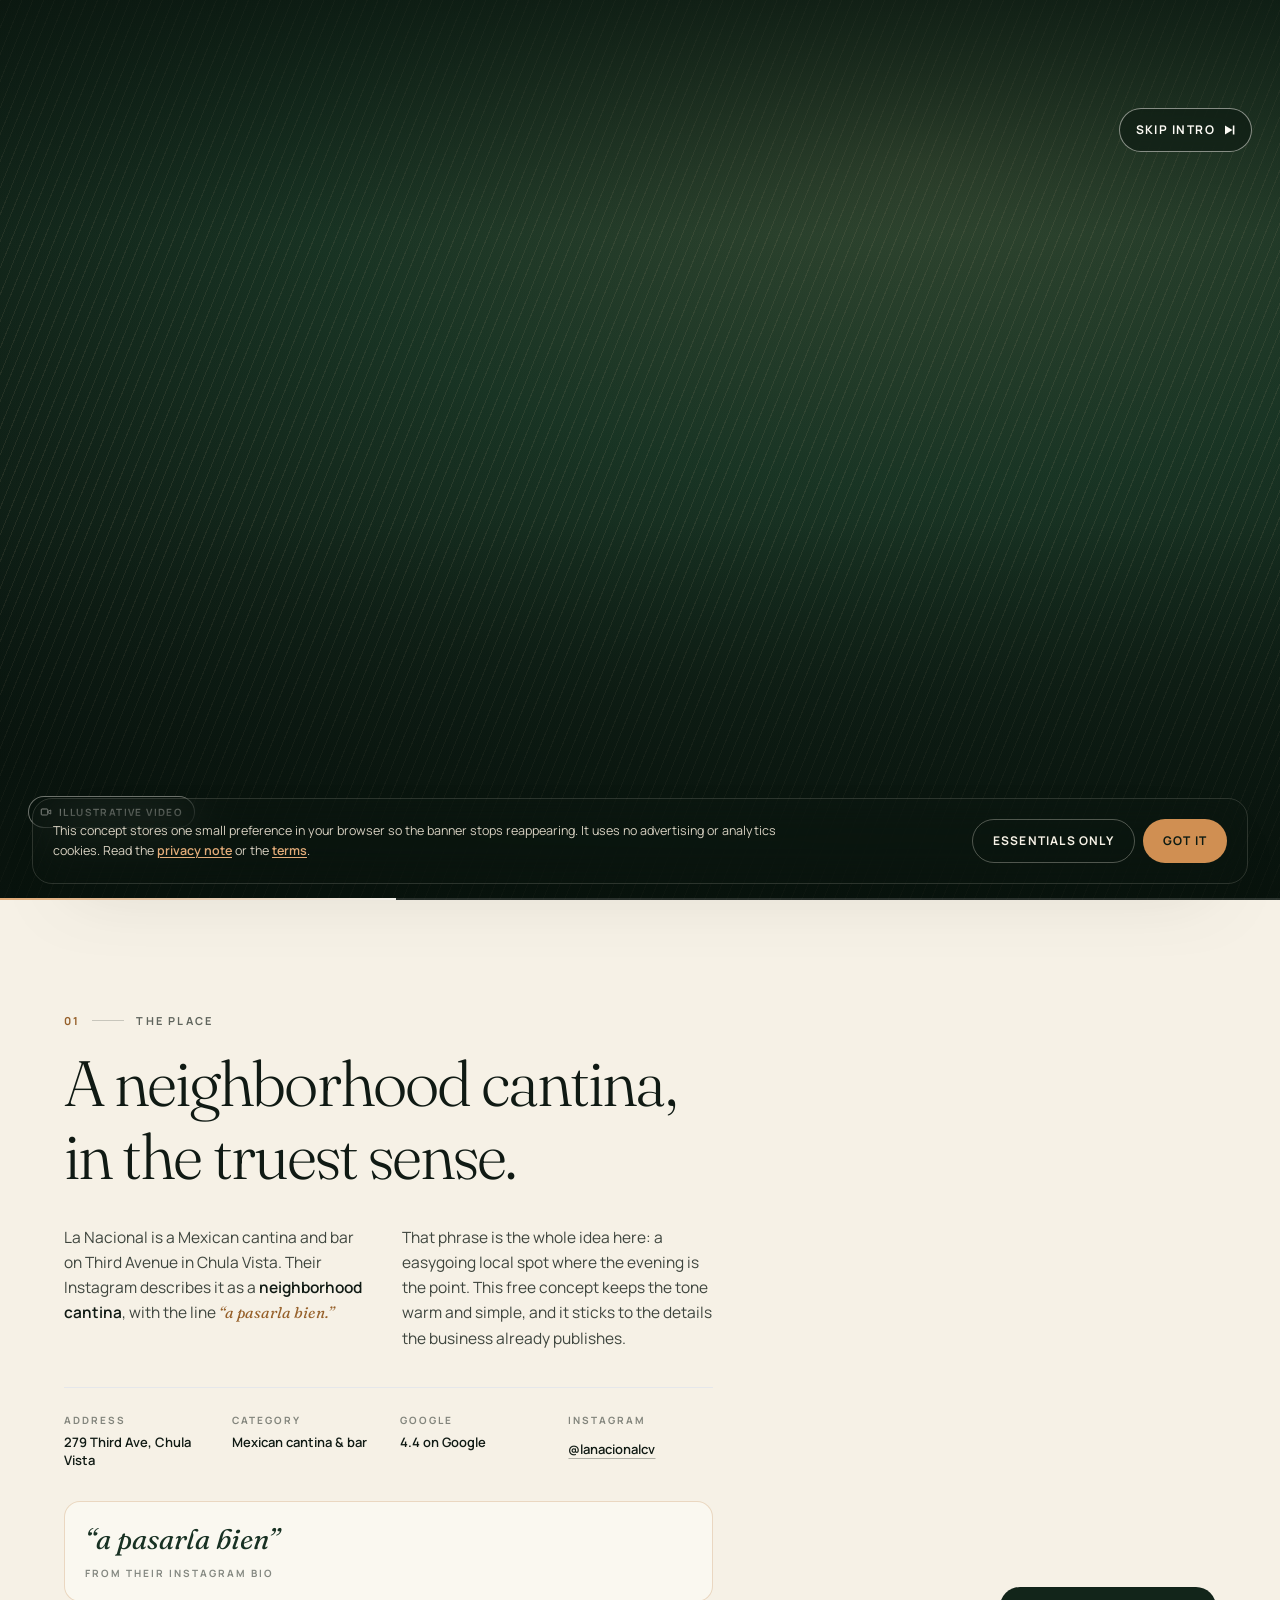
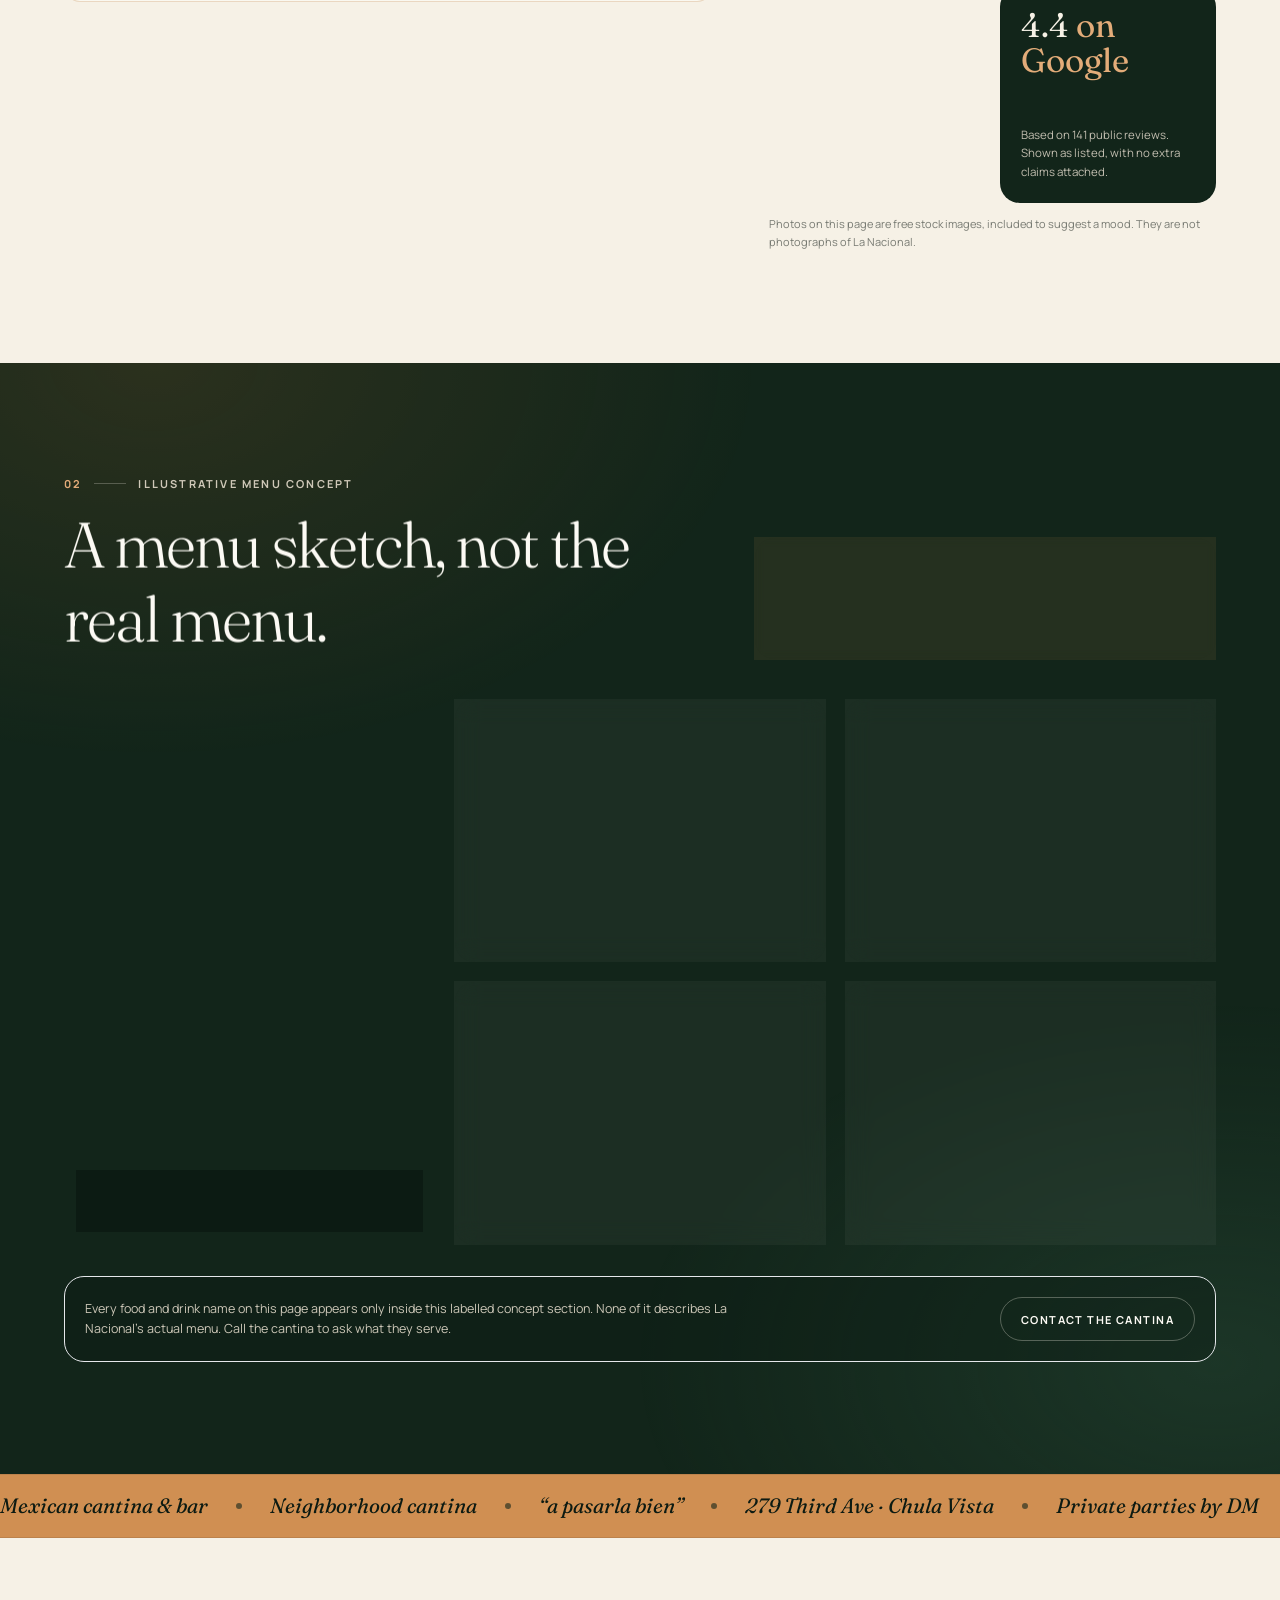
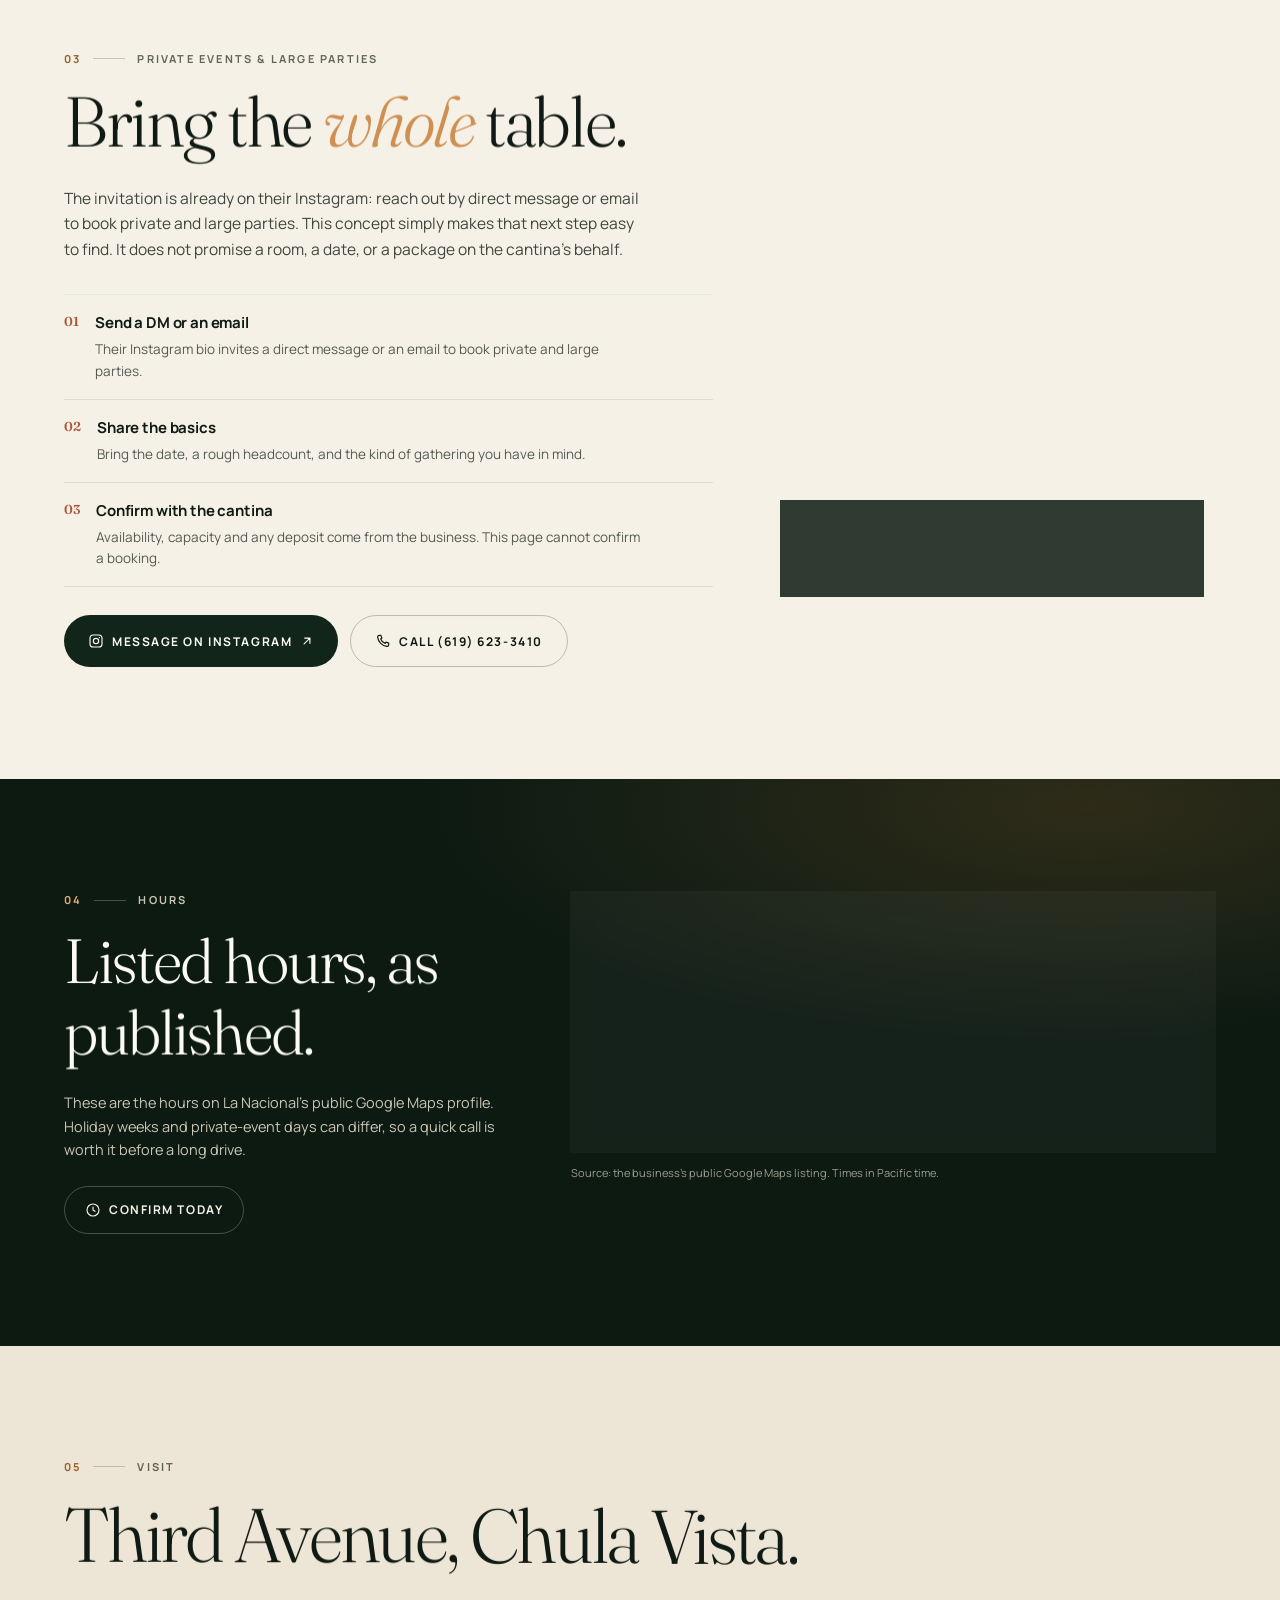
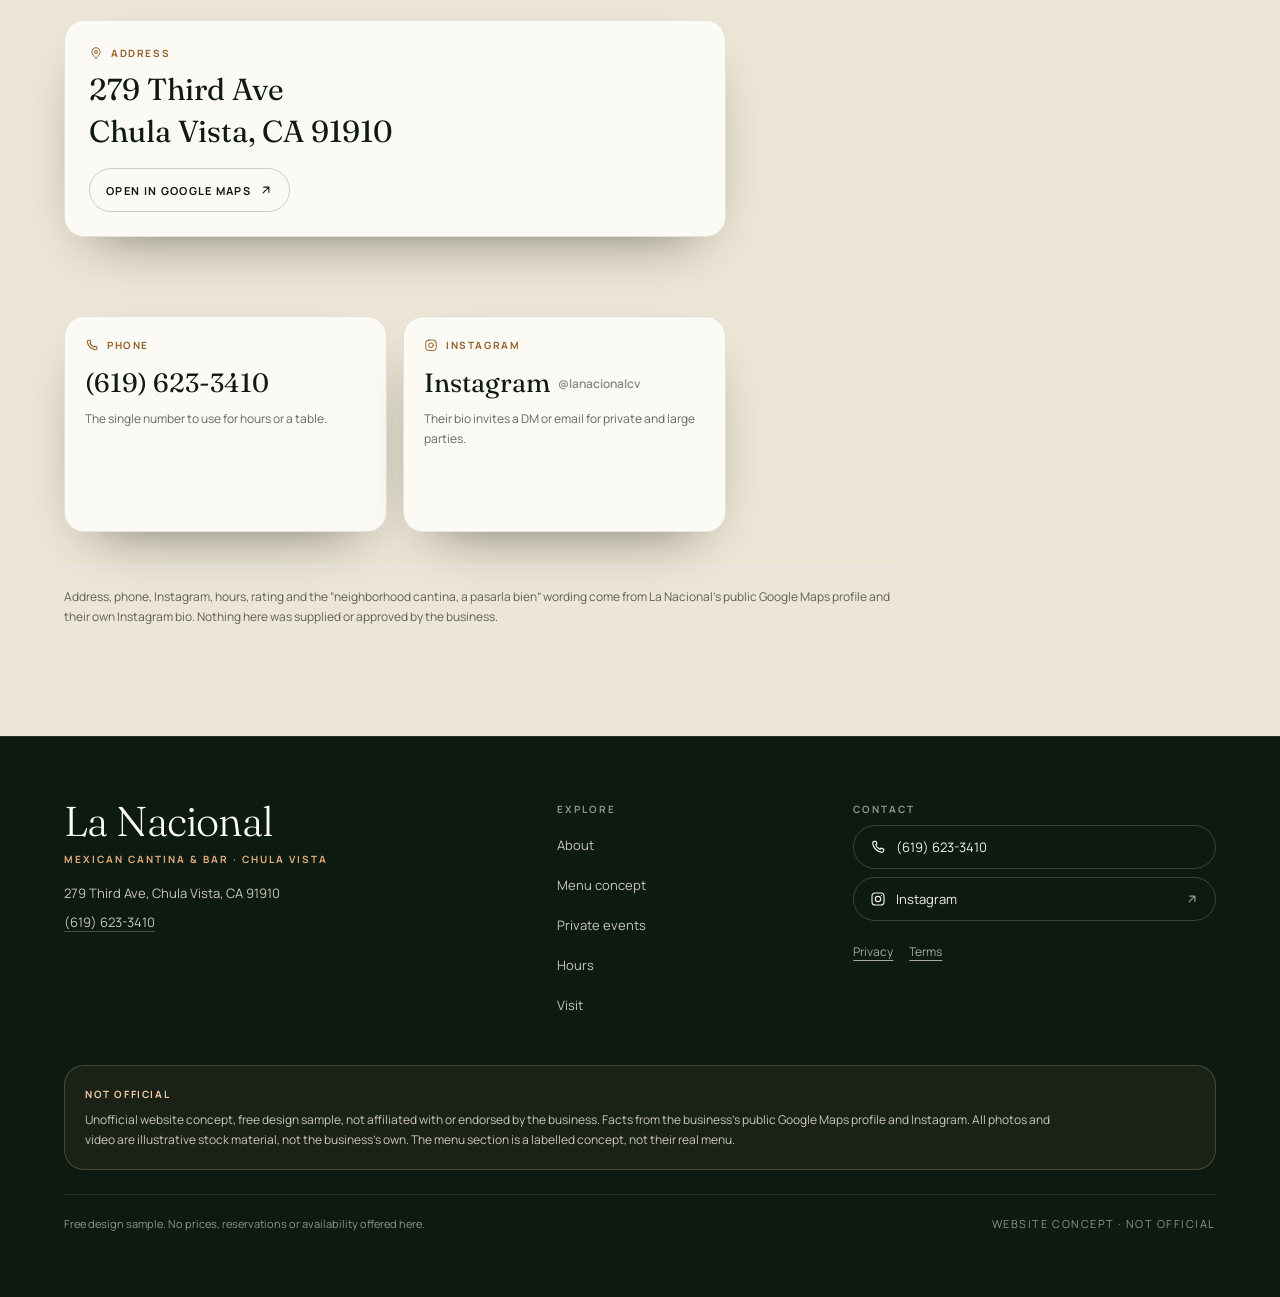
==== commit c3f27a23: "Update index.html" ====
--- a/index.html
+++ b/index.html
@@ -46,7 +46,7 @@
       crossorigin
     />
     <link rel="stylesheet" href="./assets/fonts/fonts.css" />
-    <script type="module" crossorigin src="./static/index-CM4bXNVC.js"></script>
+    <script type="module" crossorigin src="./static/index-D_T4utrt.js"></script>
     <link rel="stylesheet" crossorigin href="./static/index-Di6A-Y7r.css">
   </head>
   <body>
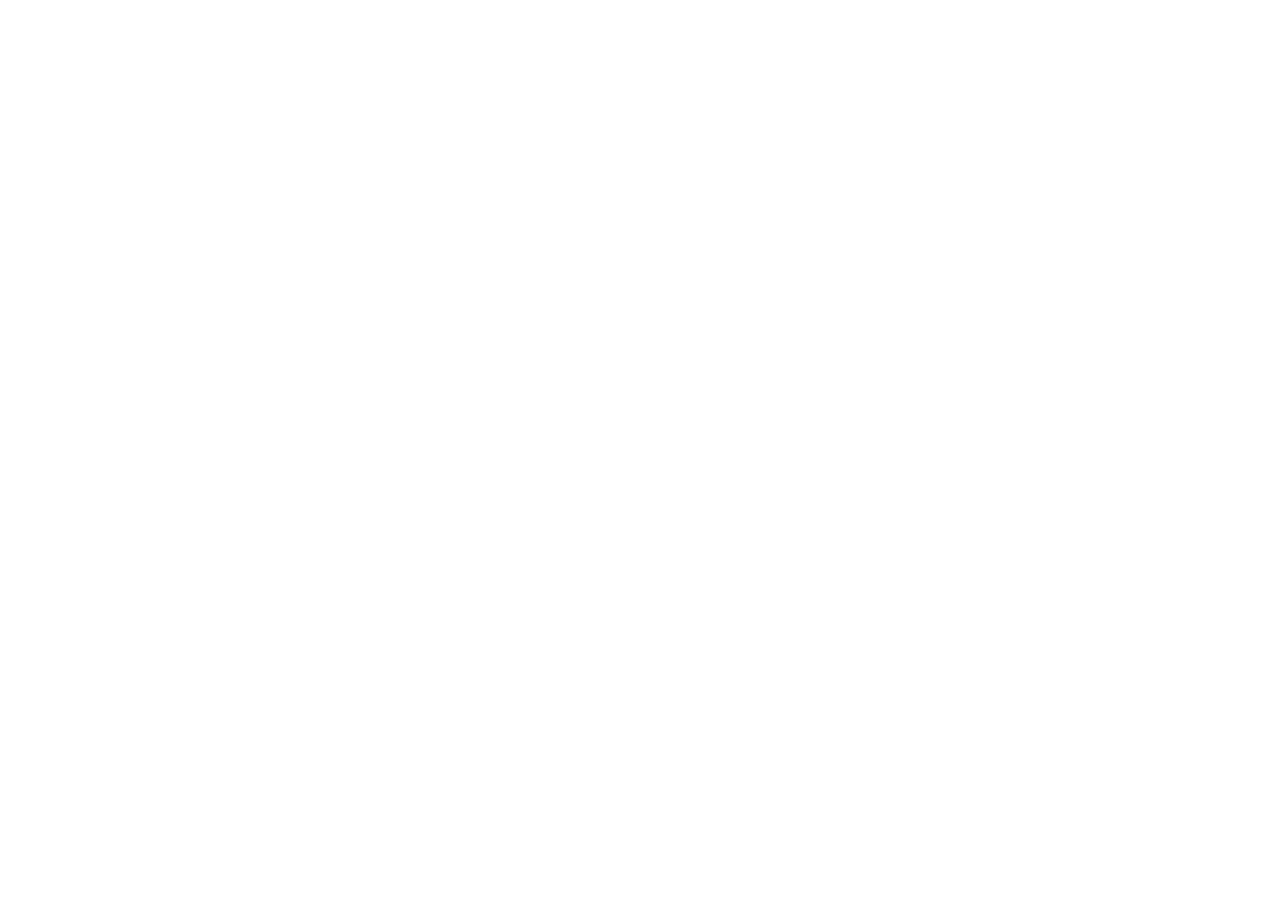
==== commit 0e611ef6: "Rename 1-index.html to index.html" ====
--- a/index.html
+++ b/index.html
@@ -46,8 +46,8 @@
       crossorigin
     />
     <link rel="stylesheet" href="./assets/fonts/fonts.css" />
-    <script type="module" crossorigin src="./static/index-D_T4utrt.js"></script>
-    <link rel="stylesheet" crossorigin href="./static/index-Di6A-Y7r.css">
+    <script type="module" crossorigin src="./static/index-DolJU-mz.js"></script>
+    <link rel="stylesheet" crossorigin href="./static/index-CjeqylPV.css">
   </head>
   <body>
     <div id="root"></div>
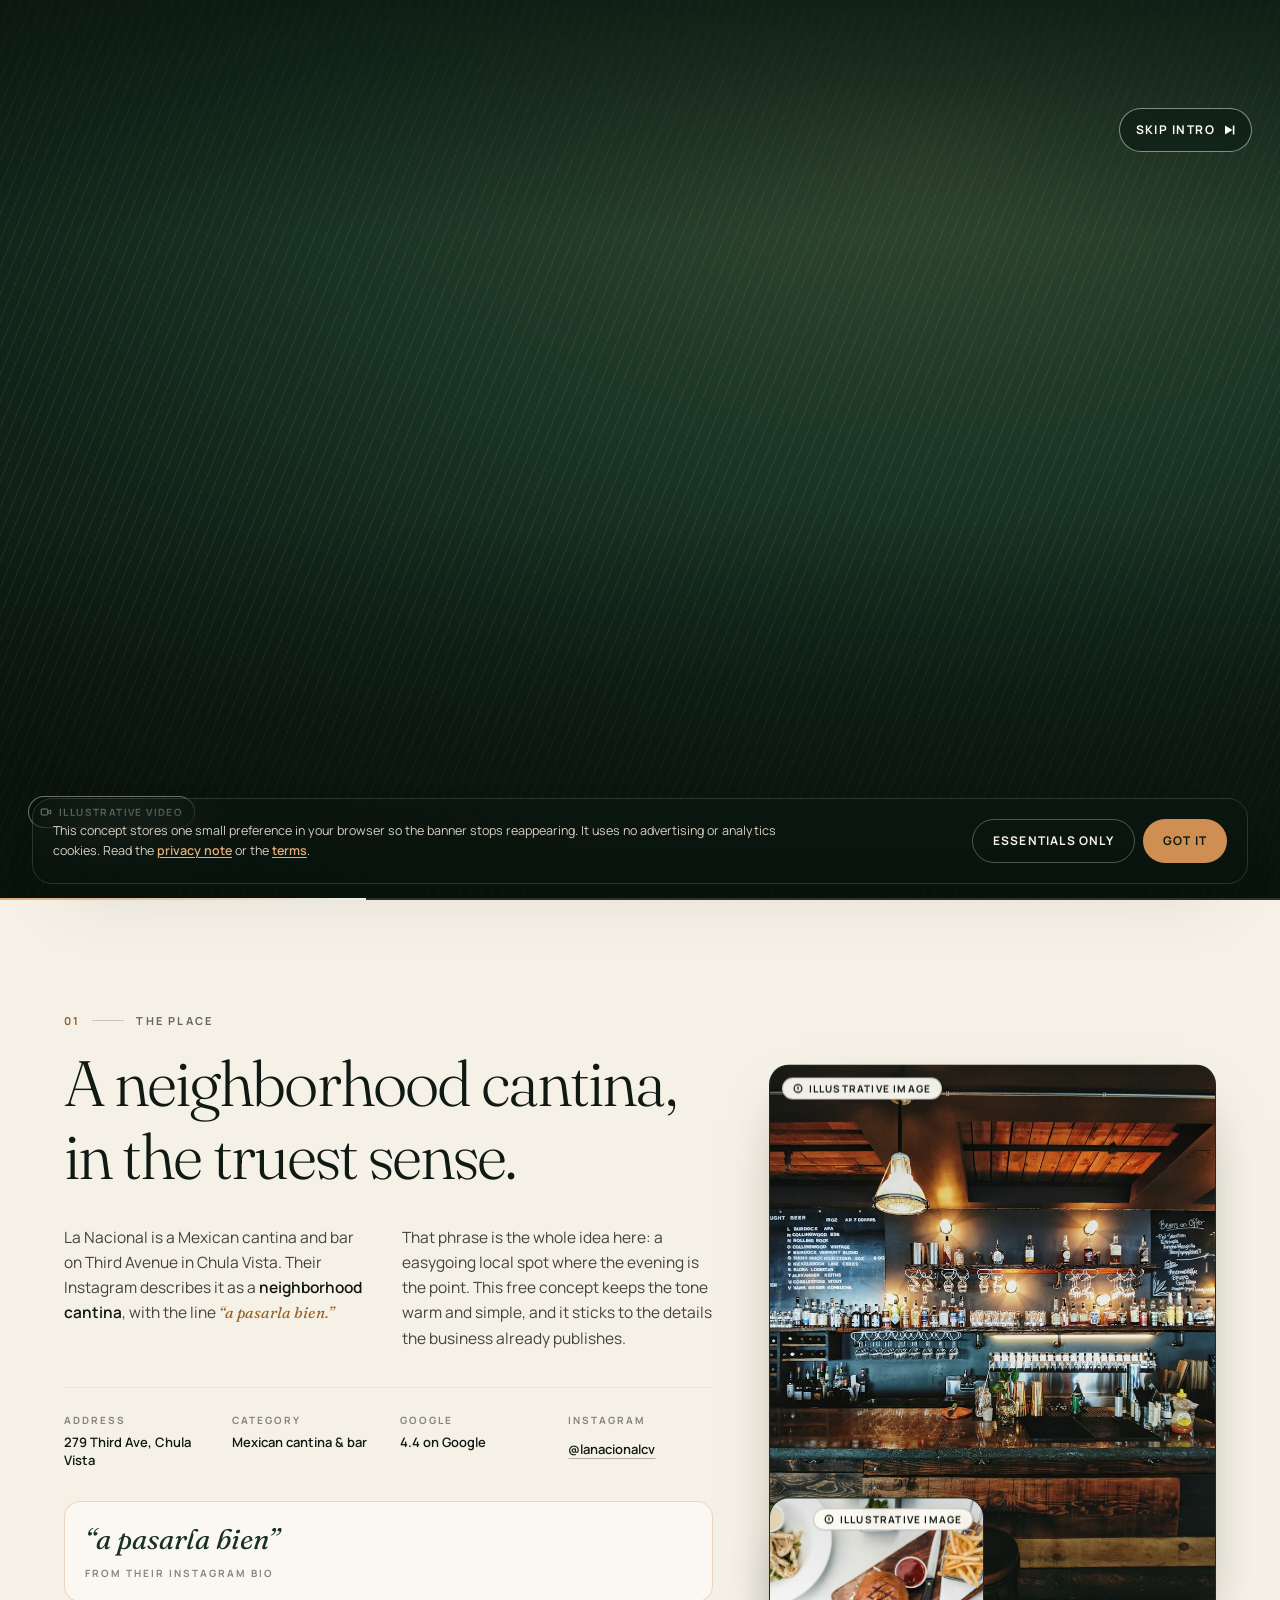
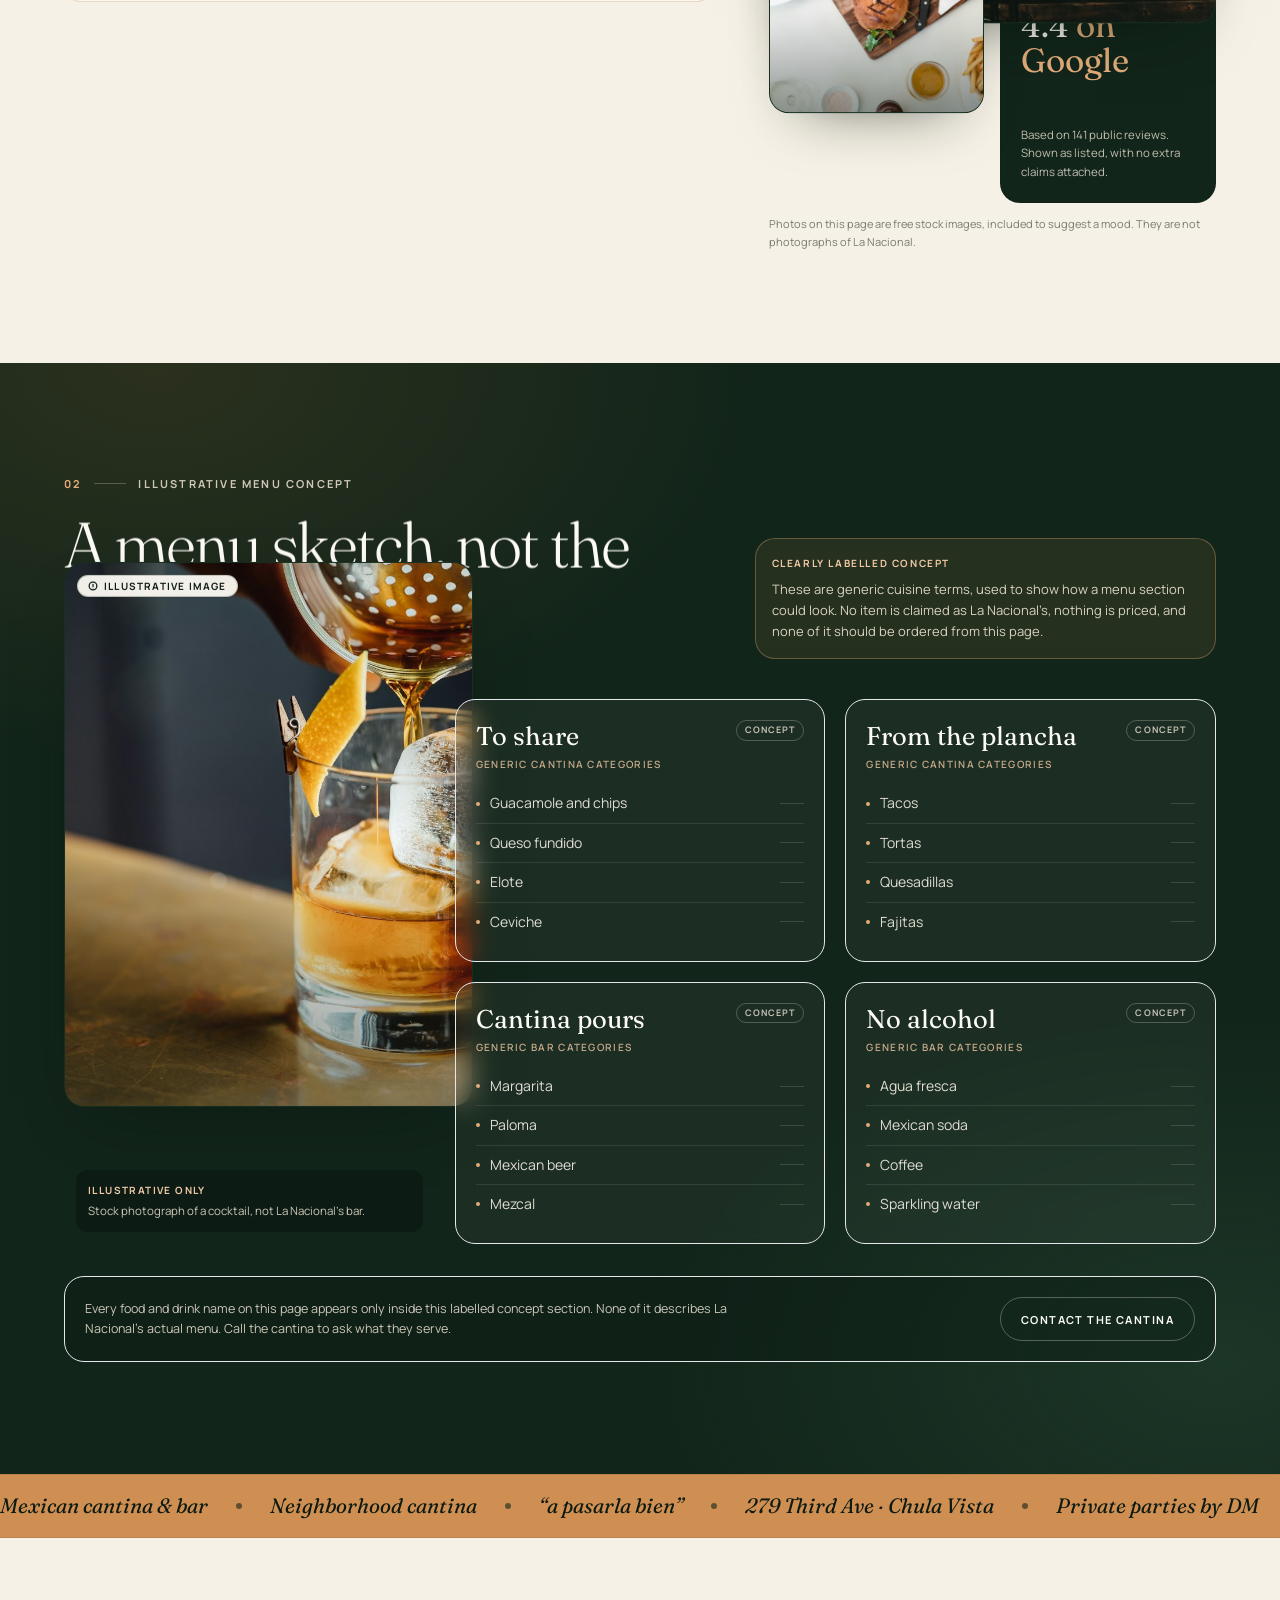
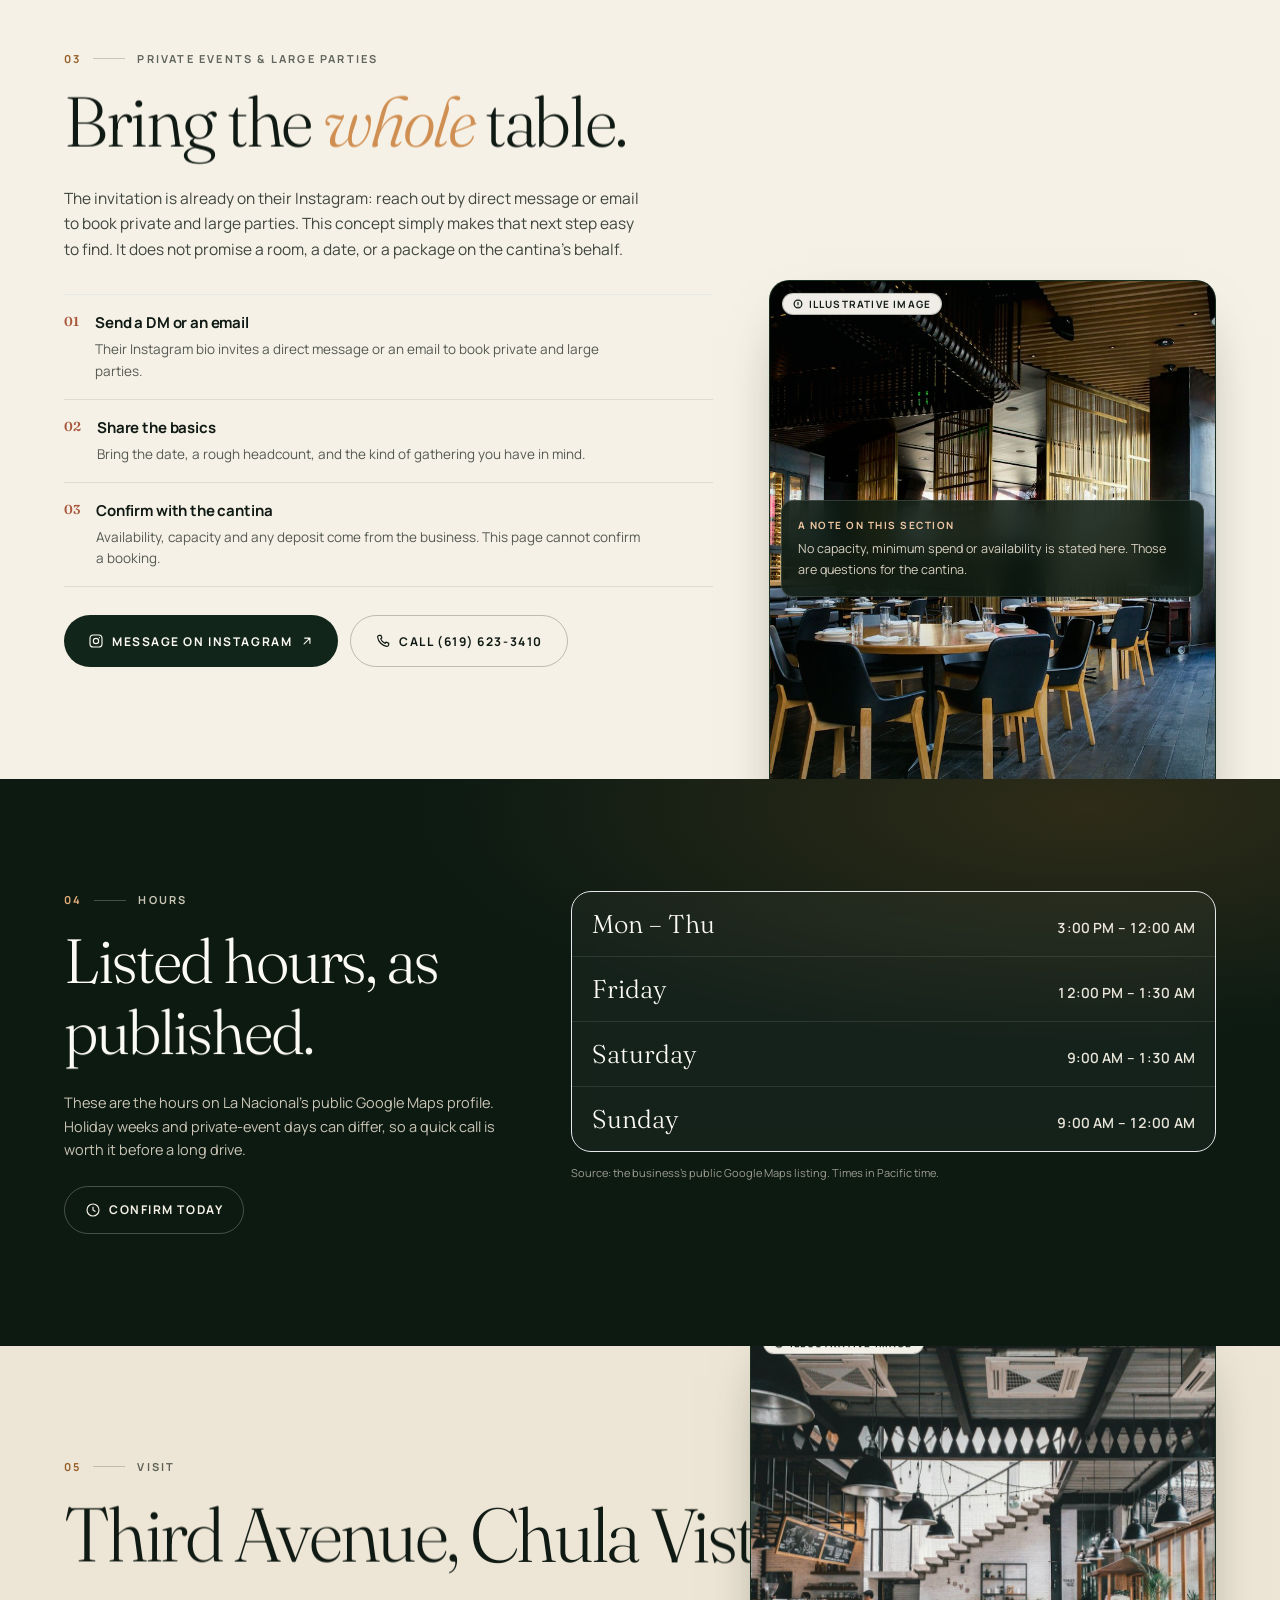
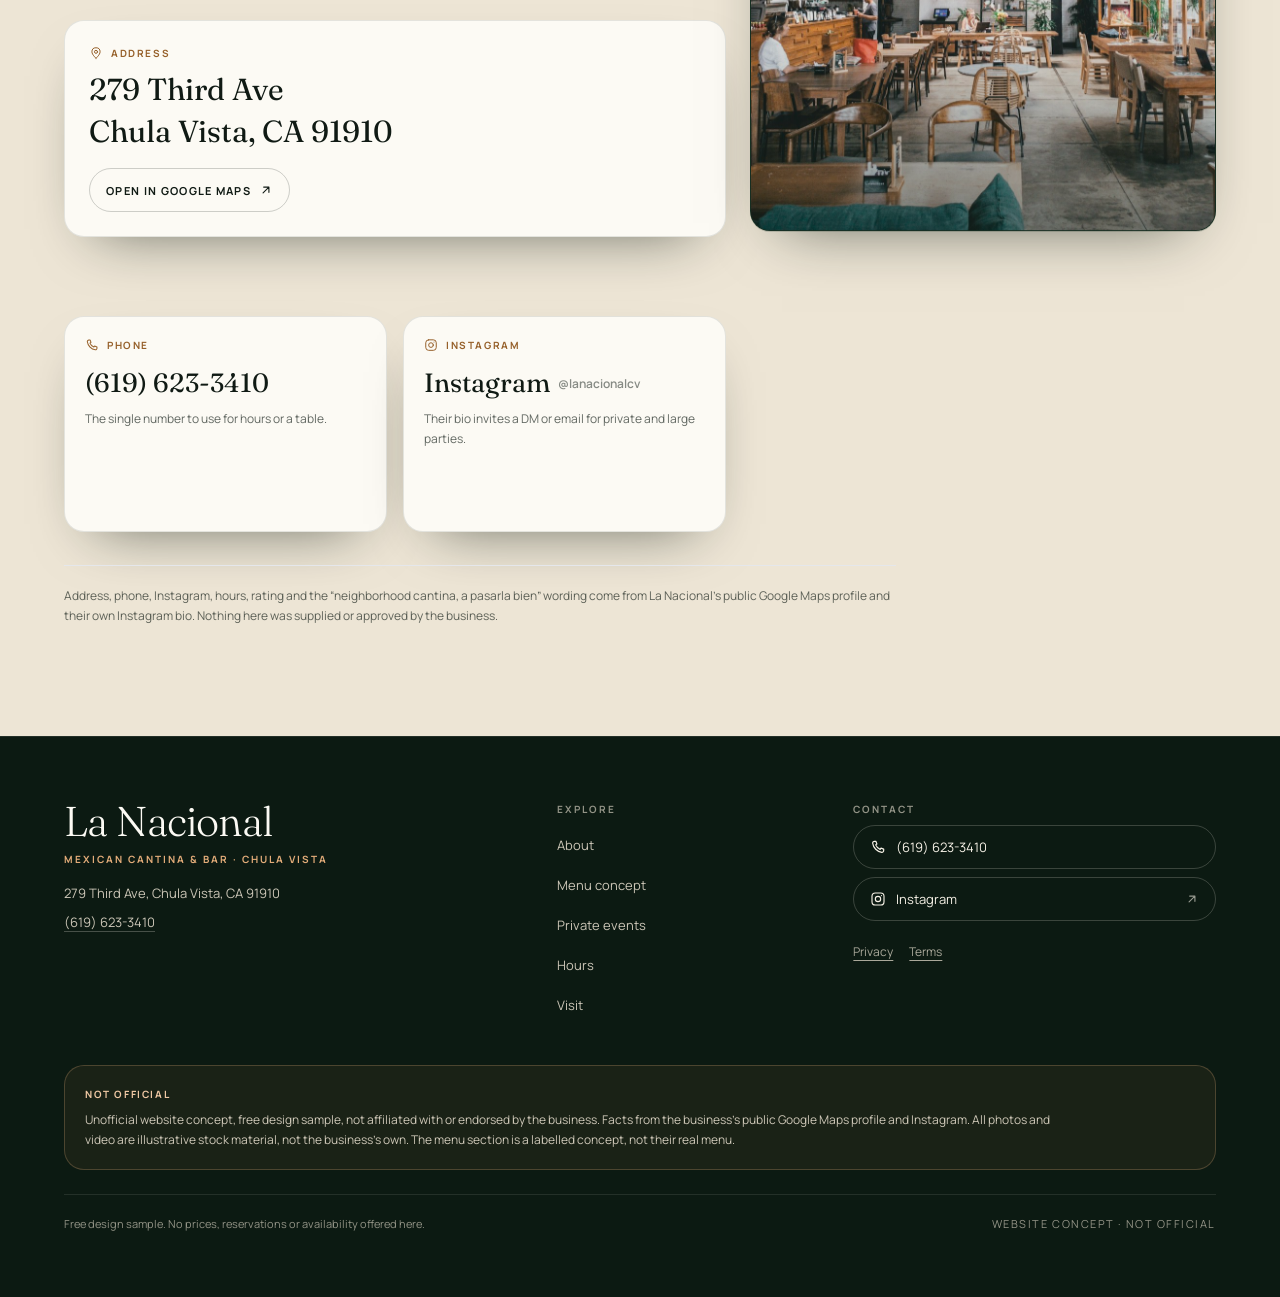
==== commit e4aff6ed: "Update index.html" ====
--- a/index.html
+++ b/index.html
@@ -46,7 +46,7 @@
       crossorigin
     />
     <link rel="stylesheet" href="./assets/fonts/fonts.css" />
-    <script type="module" crossorigin src="./static/index-DolJU-mz.js"></script>
+    <script type="module" crossorigin src="./static/9-index-BgfCHzuz.js"></script>
     <link rel="stylesheet" crossorigin href="./static/index-CjeqylPV.css">
   </head>
   <body>
--- a/static/index-CjeqylPV.css
+++ b/static/index-CjeqylPV.css
@@ -0,0 +1 @@
+*,:after,:before{--tw-border-spacing-x:0;--tw-border-spacing-y:0;--tw-translate-x:0;--tw-translate-y:0;--tw-rotate:0;--tw-skew-x:0;--tw-skew-y:0;--tw-scale-x:1;--tw-scale-y:1;--tw-pan-x: ;--tw-pan-y: ;--tw-pinch-zoom: ;--tw-scroll-snap-strictness:proximity;--tw-gradient-from-position: ;--tw-gradient-via-position: ;--tw-gradient-to-position: ;--tw-ordinal: ;--tw-slashed-zero: ;--tw-numeric-figure: ;--tw-numeric-spacing: ;--tw-numeric-fraction: ;--tw-ring-inset: ;--tw-ring-offset-width:0px;--tw-ring-offset-color:#fff;--tw-ring-color:rgba(59,130,246,.5);--tw-ring-offset-shadow:0 0 #0000;--tw-ring-shadow:0 0 #0000;--tw-shadow:0 0 #0000;--tw-shadow-colored:0 0 #0000;--tw-blur: ;--tw-brightness: ;--tw-contrast: ;--tw-grayscale: ;--tw-hue-rotate: ;--tw-invert: ;--tw-saturate: ;--tw-sepia: ;--tw-drop-shadow: ;--tw-backdrop-blur: ;--tw-backdrop-brightness: ;--tw-backdrop-contrast: ;--tw-backdrop-grayscale: ;--tw-backdrop-hue-rotate: ;--tw-backdrop-invert: ;--tw-backdrop-opacity: ;--tw-backdrop-saturate: ;--tw-backdrop-sepia: ;--tw-contain-size: ;--tw-contain-layout: ;--tw-contain-paint: ;--tw-contain-style: }::backdrop{--tw-border-spacing-x:0;--tw-border-spacing-y:0;--tw-translate-x:0;--tw-translate-y:0;--tw-rotate:0;--tw-skew-x:0;--tw-skew-y:0;--tw-scale-x:1;--tw-scale-y:1;--tw-pan-x: ;--tw-pan-y: ;--tw-pinch-zoom: ;--tw-scroll-snap-strictness:proximity;--tw-gradient-from-position: ;--tw-gradient-via-position: ;--tw-gradient-to-position: ;--tw-ordinal: ;--tw-slashed-zero: ;--tw-numeric-figure: ;--tw-numeric-spacing: ;--tw-numeric-fraction: ;--tw-ring-inset: ;--tw-ring-offset-width:0px;--tw-ring-offset-color:#fff;--tw-ring-color:rgba(59,130,246,.5);--tw-ring-offset-shadow:0 0 #0000;--tw-ring-shadow:0 0 #0000;--tw-shadow:0 0 #0000;--tw-shadow-colored:0 0 #0000;--tw-blur: ;--tw-brightness: ;--tw-contrast: ;--tw-grayscale: ;--tw-hue-rotate: ;--tw-invert: ;--tw-saturate: ;--tw-sepia: ;--tw-drop-shadow: ;--tw-backdrop-blur: ;--tw-backdrop-brightness: ;--tw-backdrop-contrast: ;--tw-backdrop-grayscale: ;--tw-backdrop-hue-rotate: ;--tw-backdrop-invert: ;--tw-backdrop-opacity: ;--tw-backdrop-saturate: ;--tw-backdrop-sepia: ;--tw-contain-size: ;--tw-contain-layout: ;--tw-contain-paint: ;--tw-contain-style: }/*! tailwindcss v3.4.19 | MIT License | https://tailwindcss.com*/*,:after,:before{box-sizing:border-box;border:0 solid #e5e7eb}:after,:before{--tw-content:""}:host,html{line-height:1.5;-webkit-text-size-adjust:100%;-moz-tab-size:4;-o-tab-size:4;tab-size:4;font-family:Manrope,system-ui,-apple-system,Segoe UI,sans-serif;font-feature-settings:normal;font-variation-settings:normal;-webkit-tap-highlight-color:transparent}body{margin:0;line-height:inherit}hr{height:0;color:inherit;border-top-width:1px}abbr:where([title]){-webkit-text-decoration:underline dotted;text-decoration:underline dotted}h1,h2,h3,h4,h5,h6{font-size:inherit;font-weight:inherit}a{color:inherit;text-decoration:inherit}b,strong{font-weight:bolder}code,kbd,pre,samp{font-family:ui-monospace,SFMono-Regular,Menlo,Monaco,Consolas,Liberation Mono,Courier New,monospace;font-feature-settings:normal;font-variation-settings:normal;font-size:1em}small{font-size:80%}sub,sup{font-size:75%;line-height:0;position:relative;vertical-align:baseline}sub{bottom:-.25em}sup{top:-.5em}table{text-indent:0;border-color:inherit;border-collapse:collapse}button,input,optgroup,select,textarea{font-family:inherit;font-feature-settings:inherit;font-variation-settings:inherit;font-size:100%;font-weight:inherit;line-height:inherit;letter-spacing:inherit;color:inherit;margin:0;padding:0}button,select{text-transform:none}button,input:where([type=button]),input:where([type=reset]),input:where([type=submit]){-webkit-appearance:button;background-color:transparent;background-image:none}:-moz-focusring{outline:auto}:-moz-ui-invalid{box-shadow:none}progress{vertical-align:baseline}::-webkit-inner-spin-button,::-webkit-outer-spin-button{height:auto}[type=search]{-webkit-appearance:textfield;outline-offset:-2px}::-webkit-search-decoration{-webkit-appearance:none}::-webkit-file-upload-button{-webkit-appearance:button;font:inherit}summary{display:list-item}blockquote,dd,dl,figure,h1,h2,h3,h4,h5,h6,hr,p,pre{margin:0}fieldset{margin:0}fieldset,legend{padding:0}menu,ol,ul{list-style:none;margin:0;padding:0}dialog{padding:0}textarea{resize:vertical}input::-moz-placeholder,textarea::-moz-placeholder{opacity:1;color:#9ca3af}input::placeholder,textarea::placeholder{opacity:1;color:#9ca3af}[role=button],button{cursor:pointer}:disabled{cursor:default}audio,canvas,embed,iframe,img,object,svg,video{display:block;vertical-align:middle}img,video{max-width:100%;height:auto}[hidden]:where(:not([hidden=until-found])){display:none}.sr-only{position:absolute;width:1px;height:1px;padding:0;margin:-1px;overflow:hidden;clip:rect(0,0,0,0);white-space:nowrap;border-width:0}.pointer-events-none{pointer-events:none}.visible{visibility:visible}.static{position:static}.fixed{position:fixed}.absolute{position:absolute}.relative{position:relative}.sticky{position:sticky}.inset-0{top:0;right:0;bottom:0;left:0}.inset-x-0{left:0;right:0}.inset-x-3{left:.75rem;right:.75rem}.inset-x-\[12\%\]{left:12%;right:12%}.inset-x-\[16\%\]{left:16%;right:16%}.bottom-0{bottom:0}.bottom-2{bottom:.5rem}.bottom-3{bottom:.75rem}.bottom-4{bottom:1rem}.bottom-\[14\%\]{bottom:14%}.left-0{left:0}.left-1\/2{left:50%}.left-3{left:.75rem}.left-4{left:1rem}.right-0{right:0}.right-2\.5{right:.625rem}.right-4{right:1rem}.top-0{top:0}.top-1\.5{top:.375rem}.top-2\.5{top:.625rem}.top-3{top:.75rem}.top-4{top:1rem}.top-\[14\%\]{top:14%}.top-\[18\%\]{top:18%}.top-\[22\%\]{top:22%}.top-\[26\%\]{top:26%}.top-\[8\%\]{top:8%}.top-\[var\(--banner-h\)\]{top:var(--banner-h)}.isolate{isolation:isolate}.-z-10{z-index:-10}.z-10{z-index:10}.z-20{z-index:20}.z-40{z-index:40}.z-50{z-index:50}.z-\[45\]{z-index:45}.mx-auto{margin-left:auto;margin-right:auto}.mb-6{margin-bottom:1.5rem}.ml-2{margin-left:.5rem}.ml-auto{margin-left:auto}.mt-1{margin-top:.25rem}.mt-1\.5{margin-top:.375rem}.mt-10{margin-top:2.5rem}.mt-12{margin-top:3rem}.mt-2{margin-top:.5rem}.mt-3{margin-top:.75rem}.mt-4{margin-top:1rem}.mt-5{margin-top:1.25rem}.mt-6{margin-top:1.5rem}.mt-7{margin-top:1.75rem}.mt-8{margin-top:2rem}.mt-9{margin-top:2.25rem}.block{display:block}.inline-block{display:inline-block}.flex{display:flex}.inline-flex{display:inline-flex}.table{display:table}.grid{display:grid}.hidden{display:none}.aspect-\[4\/3\]{aspect-ratio:4/3}.aspect-\[4\/5\]{aspect-ratio:4/5}.aspect-square{aspect-ratio:1/1}.h-1{height:.25rem}.h-1\.5{height:.375rem}.h-1\/2{height:50%}.h-1\/3{height:33.333333%}.h-11{height:2.75rem}.h-12{height:3rem}.h-16{height:4rem}.h-2{height:.5rem}.h-2\.5{height:.625rem}.h-24{height:6rem}.h-3{height:.75rem}.h-3\.5{height:.875rem}.h-4{height:1rem}.h-5{height:1.25rem}.h-9{height:2.25rem}.h-\[1\.6px\]{height:1.6px}.h-\[16\%\]{height:16%}.h-\[24\%\]{height:24%}.h-\[42\%\]{height:42%}.h-\[46\%\]{height:46%}.h-\[6\%\]{height:6%}.h-\[62\%\]{height:62%}.h-\[70\%\]{height:70%}.h-\[74\%\]{height:74%}.h-\[88\%\]{height:88%}.h-\[var\(--banner-h\)\]{height:var(--banner-h)}.h-\[var\(--header-h\)\]{height:var(--header-h)}.h-full{height:100%}.h-px{height:1px}.min-h-\[100svh\]{min-height:100svh}.min-h-\[32px\]{min-height:32px}.min-h-\[36px\]{min-height:36px}.min-h-\[40px\]{min-height:40px}.min-h-\[44px\]{min-height:44px}.min-h-\[48px\]{min-height:48px}.min-h-\[52px\]{min-height:52px}.min-h-\[54px\]{min-height:54px}.min-h-screen{min-height:100vh}.w-1{width:.25rem}.w-1\.5{width:.375rem}.w-11{width:2.75rem}.w-12{width:3rem}.w-2{width:.5rem}.w-2\.5{width:.625rem}.w-24{width:6rem}.w-3{width:.75rem}.w-3\.5{width:.875rem}.w-4{width:1rem}.w-5{width:1.25rem}.w-6{width:1.5rem}.w-8{width:2rem}.w-9{width:2.25rem}.w-\[38\%\]{width:38%}.w-\[52\%\]{width:52%}.w-full{width:100%}.w-max{width:-moz-max-content;width:max-content}.w-px{width:1px}.max-w-\[18ch\]{max-width:18ch}.max-w-\[20ch\]{max-width:20ch}.max-w-\[22ch\]{max-width:22ch}.max-w-\[24rem\]{max-width:24rem}.max-w-\[26rem\]{max-width:26rem}.max-w-\[27rem\]{max-width:27rem}.max-w-\[34rem\]{max-width:34rem}.max-w-\[36rem\]{max-width:36rem}.max-w-\[42rem\]{max-width:42rem}.max-w-\[46rem\]{max-width:46rem}.max-w-\[52rem\]{max-width:52rem}.max-w-\[54rem\]{max-width:54rem}.max-w-\[62rem\]{max-width:62rem}.max-w-shell{max-width:76rem}.flex-1{flex:1 1 0%}.shrink-0{flex-shrink:0}.origin-bottom{transform-origin:bottom}.origin-left{transform-origin:left}.-translate-x-1\/2{--tw-translate-x:-50%}.-rotate-45,.-translate-x-1\/2{transform:translate(var(--tw-translate-x),var(--tw-translate-y)) rotate(var(--tw-rotate)) skew(var(--tw-skew-x)) skewY(var(--tw-skew-y)) scaleX(var(--tw-scale-x)) scaleY(var(--tw-scale-y))}.-rotate-45{--tw-rotate:-45deg}.rotate-180{--tw-rotate:180deg}.rotate-180,.rotate-45{transform:translate(var(--tw-translate-x),var(--tw-translate-y)) rotate(var(--tw-rotate)) skew(var(--tw-skew-x)) skewY(var(--tw-skew-y)) scaleX(var(--tw-scale-x)) scaleY(var(--tw-scale-y))}.rotate-45{--tw-rotate:45deg}.scale-x-0{--tw-scale-x:0}.scale-x-0,.transform{transform:translate(var(--tw-translate-x),var(--tw-translate-y)) rotate(var(--tw-rotate)) skew(var(--tw-skew-x)) skewY(var(--tw-skew-y)) scaleX(var(--tw-scale-x)) scaleY(var(--tw-scale-y))}.cursor-pointer{cursor:pointer}.resize{resize:both}.grid-cols-2{grid-template-columns:repeat(2,minmax(0,1fr))}.grid-cols-\[auto_1fr\]{grid-template-columns:auto 1fr}.flex-col{flex-direction:column}.flex-wrap{flex-wrap:wrap}.items-start{align-items:flex-start}.items-end{align-items:flex-end}.items-center{align-items:center}.items-baseline{align-items:baseline}.justify-end{justify-content:flex-end}.justify-center{justify-content:center}.justify-between{justify-content:space-between}.gap-0\.5{gap:.125rem}.gap-1\.5{gap:.375rem}.gap-10{gap:2.5rem}.gap-2{gap:.5rem}.gap-2\.5{gap:.625rem}.gap-3{gap:.75rem}.gap-4{gap:1rem}.gap-5{gap:1.25rem}.gap-6{gap:1.5rem}.gap-7{gap:1.75rem}.gap-8{gap:2rem}.gap-9{gap:2.25rem}.gap-x-4{-moz-column-gap:1rem;column-gap:1rem}.gap-x-5{-moz-column-gap:1.25rem;column-gap:1.25rem}.gap-x-6{-moz-column-gap:1.5rem;column-gap:1.5rem}.gap-y-1{row-gap:.25rem}.gap-y-2{row-gap:.5rem}.gap-y-5{row-gap:1.25rem}.space-y-7>:not([hidden])~:not([hidden]){--tw-space-y-reverse:0;margin-top:calc(1.75rem*(1 - var(--tw-space-y-reverse)));margin-bottom:calc(1.75rem*var(--tw-space-y-reverse))}.overflow-hidden,.truncate{overflow:hidden}.truncate{text-overflow:ellipsis}.truncate,.whitespace-nowrap{white-space:nowrap}.rounded{border-radius:.25rem}.rounded-2xl{border-radius:1rem}.rounded-card{border-radius:1.25rem}.rounded-full{border-radius:9999px}.rounded-sm{border-radius:.125rem}.rounded-xl{border-radius:.75rem}.rounded-b-md{border-bottom-right-radius:.375rem;border-bottom-left-radius:.375rem}.rounded-t-full{border-top-left-radius:9999px;border-top-right-radius:9999px}.rounded-t-md{border-top-left-radius:.375rem;border-top-right-radius:.375rem}.rounded-t-sm{border-top-left-radius:.125rem;border-top-right-radius:.125rem}.border{border-width:1px}.border-y{border-top-width:1px}.border-b,.border-y{border-bottom-width:1px}.border-t{border-top-width:1px}.border-bone-100\/10{border-color:#f6f0e51a}.border-bone-100\/15{border-color:#f6f0e526}.border-bone-100\/20{border-color:#f6f0e533}.border-bone-100\/25{border-color:#f6f0e540}.border-bone-100\/30{border-color:#f6f0e54d}.border-bone-100\/40{border-color:#f6f0e566}.border-bottle-950\/10{border-color:#0c1a121a}.border-copper-300\/25{border-color:#e2ac7840}.border-copper-300\/35{border-color:#e2ac7859}.border-copper-500\/25{border-color:#b8733340}.border-copper-500\/30{border-color:#b873334d}.border-copper-500\/40{border-color:#b8733366}.border-ink\/10{border-color:#101a141a}.border-ink\/20{border-color:#101a1433}.border-ink\/25{border-color:#101a1440}.border-transparent{border-color:transparent}.bg-amber-200{--tw-bg-opacity:1;background-color:rgb(253 230 138/var(--tw-bg-opacity,1))}.bg-amber-200\/80{background-color:#fde68bcc}.bg-amber-300{--tw-bg-opacity:1;background-color:rgb(252 211 77/var(--tw-bg-opacity,1))}.bg-amber-300\/70{background-color:#fcd34db3}.bg-amber-400{--tw-bg-opacity:1;background-color:rgb(251 191 36/var(--tw-bg-opacity,1))}.bg-amber-400\/20{background-color:#fbbf2433}.bg-bone-100{--tw-bg-opacity:1;background-color:rgb(246 241 230/var(--tw-bg-opacity,1))}.bg-bone-100\/15{background-color:#f6f0e526}.bg-bone-100\/25{background-color:#f6f0e540}.bg-bone-200{--tw-bg-opacity:1;background-color:rgb(237 229 213/var(--tw-bg-opacity,1))}.bg-bone-50{--tw-bg-opacity:1;background-color:rgb(252 250 244/var(--tw-bg-opacity,1))}.bg-bone-50\/80{background-color:#fcfaf3cc}.bg-bone-50\/95{background-color:#fcfaf3f2}.bg-bone-50\/\[0\.045\]{background-color:#fcfaf30b}.bg-bone-50\/\[0\.04\]{background-color:#fcfaf30a}.bg-bottle-800{--tw-bg-opacity:1;background-color:rgb(24 49 35/var(--tw-bg-opacity,1))}.bg-bottle-900{--tw-bg-opacity:1;background-color:rgb(18 37 26/var(--tw-bg-opacity,1))}.bg-bottle-900\/60{background-color:#12251a99}.bg-bottle-900\/90{background-color:#12251ae6}.bg-bottle-950{--tw-bg-opacity:1;background-color:rgb(12 26 18/var(--tw-bg-opacity,1))}.bg-bottle-950\/30{background-color:#0c1a124d}.bg-bottle-950\/40{background-color:#0c1a1266}.bg-bottle-950\/80{background-color:#0c1a12cc}.bg-bottle-950\/85{background-color:#0c1a12d9}.bg-copper-300{--tw-bg-opacity:1;background-color:rgb(227 172 121/var(--tw-bg-opacity,1))}.bg-copper-400{--tw-bg-opacity:1;background-color:rgb(208 143 82/var(--tw-bg-opacity,1))}.bg-copper-400\/10{background-color:#d08f521a}.bg-copper-400\/15{background-color:#d08f5226}.bg-copper-400\/\[0\.07\]{background-color:#d08f5212}.bg-copper-500{--tw-bg-opacity:1;background-color:rgb(184 115 51/var(--tw-bg-opacity,1))}.bg-current{background-color:currentColor}.bg-green-700\/80{background-color:#15803dcc}.bg-green-950{--tw-bg-opacity:1;background-color:rgb(5 46 22/var(--tw-bg-opacity,1))}.bg-ink{--tw-bg-opacity:1;background-color:rgb(16 26 20/var(--tw-bg-opacity,1))}.bg-ink\/20{background-color:#101a1433}.bg-ink\/25{background-color:#101a1440}.bg-ink\/35{background-color:#101a1459}.bg-ink\/40{background-color:#101a1466}.bg-ink\/5{background-color:#101a140d}.bg-ink\/75{background-color:#101a14bf}.bg-transparent{background-color:transparent}.bg-\[linear-gradient\(180deg\,transparent\,rgba\(224\,162\,46\,\.16\)\)\]{background-image:linear-gradient(180deg,transparent,rgba(224,162,46,.16))}.bg-\[radial-gradient\(110\%_80\%_at_72\%_18\%\,\#4A3318_0\%\,\#2C4433_38\%\,\#17251C_66\%\,\#0B120D_100\%\)\]{background-image:radial-gradient(110% 80% at 72% 18%,#4a3318 0,#2c4433 38%,#17251c 66%,#0b120d)}.bg-\[radial-gradient\(120\%_100\%_at_30\%_10\%\,\#3B5238\,\#183123_60\%\,\#0C1A12\)\]{background-image:radial-gradient(120% 100% at 30% 10%,#3b5238,#183123 60%,#0c1a12)}.bg-\[radial-gradient\(120\%_140\%_at_50\%_-20\%\,\#3A2A17_0\%\,\#17251C_60\%\,\#0B120D_100\%\)\]{background-image:radial-gradient(120% 140% at 50% -20%,#3a2a17 0,#17251c 60%,#0b120d)}.bg-\[radial-gradient\(60\%_45\%_at_22\%_82\%\,rgba\(224\,162\,46\,\.22\)\,transparent_70\%\)\]{background-image:radial-gradient(60% 45% at 22% 82%,rgba(224,162,46,.22),transparent 70%)}.bg-\[radial-gradient\(90\%_70\%_at_30\%_20\%\,\#3A2A17_0\%\,\#17251C_55\%\,\#0B120D_100\%\)\]{background-image:radial-gradient(90% 70% at 30% 20%,#3a2a17 0,#17251c 55%,#0b120d)}.bg-gradient-to-b{background-image:linear-gradient(to bottom,var(--tw-gradient-stops))}.bg-gradient-to-t{background-image:linear-gradient(to top,var(--tw-gradient-stops))}.from-amber-400\/60{--tw-gradient-from:rgba(251,191,36,.6) var(--tw-gradient-from-position);--tw-gradient-to:rgba(251,191,36,0) var(--tw-gradient-to-position);--tw-gradient-stops:var(--tw-gradient-from),var(--tw-gradient-to)}.from-bottle-950\/45{--tw-gradient-from:rgba(12,26,18,.45) var(--tw-gradient-from-position);--tw-gradient-to:rgba(12,26,18,0) var(--tw-gradient-to-position);--tw-gradient-stops:var(--tw-gradient-from),var(--tw-gradient-to)}.from-green-800{--tw-gradient-from:#166534 var(--tw-gradient-from-position);--tw-gradient-to:rgba(22,101,52,0) var(--tw-gradient-to-position);--tw-gradient-stops:var(--tw-gradient-from),var(--tw-gradient-to)}.from-ink{--tw-gradient-from:#101a14 var(--tw-gradient-from-position);--tw-gradient-to:rgba(16,26,20,0) var(--tw-gradient-to-position);--tw-gradient-stops:var(--tw-gradient-from),var(--tw-gradient-to)}.from-ink\/80{--tw-gradient-from:rgba(16,26,20,.8) var(--tw-gradient-from-position);--tw-gradient-to:rgba(16,26,20,0) var(--tw-gradient-to-position);--tw-gradient-stops:var(--tw-gradient-from),var(--tw-gradient-to)}.from-transparent{--tw-gradient-from:transparent var(--tw-gradient-from-position);--tw-gradient-to:transparent var(--tw-gradient-to-position);--tw-gradient-stops:var(--tw-gradient-from),var(--tw-gradient-to)}.via-amber-300\/25{--tw-gradient-to:rgba(252,211,77,0) var(--tw-gradient-to-position);--tw-gradient-stops:var(--tw-gradient-from),rgba(252,211,77,.25) var(--tw-gradient-via-position),var(--tw-gradient-to)}.via-amber-400\/70{--tw-gradient-to:rgba(251,191,36,0) var(--tw-gradient-to-position);--tw-gradient-stops:var(--tw-gradient-from),rgba(251,191,36,.7) var(--tw-gradient-via-position),var(--tw-gradient-to)}.via-ink\/50{--tw-gradient-to:rgba(16,26,20,0) var(--tw-gradient-to-position);--tw-gradient-stops:var(--tw-gradient-from),rgba(16,26,20,.5) var(--tw-gradient-via-position),var(--tw-gradient-to)}.via-transparent{--tw-gradient-to:transparent var(--tw-gradient-to-position);--tw-gradient-stops:var(--tw-gradient-from),transparent var(--tw-gradient-via-position),var(--tw-gradient-to)}.to-bottle-950\/10{--tw-gradient-to:rgba(12,26,18,.1) var(--tw-gradient-to-position)}.to-green-950{--tw-gradient-to:#052e16 var(--tw-gradient-to-position)}.to-transparent{--tw-gradient-to:transparent var(--tw-gradient-to-position)}.object-cover{-o-object-fit:cover;object-fit:cover}.p-3{padding:.75rem}.p-4{padding:1rem}.p-5{padding:1.25rem}.px-1{padding-left:.25rem;padding-right:.25rem}.px-2{padding-left:.5rem;padding-right:.5rem}.px-2\.5{padding-left:.625rem;padding-right:.625rem}.px-3{padding-left:.75rem;padding-right:.75rem}.px-4{padding-left:1rem;padding-right:1rem}.px-5{padding-left:1.25rem;padding-right:1.25rem}.px-6{padding-left:1.5rem;padding-right:1.5rem}.px-7{padding-left:1.75rem;padding-right:1.75rem}.px-8{padding-left:2rem;padding-right:2rem}.py-0\.5{padding-top:.125rem;padding-bottom:.125rem}.py-1\.5{padding-top:.375rem;padding-bottom:.375rem}.py-12{padding-top:3rem;padding-bottom:3rem}.py-16{padding-top:4rem;padding-bottom:4rem}.py-2{padding-top:.5rem;padding-bottom:.5rem}.py-3\.5{padding-top:.875rem;padding-bottom:.875rem}.py-4{padding-top:1rem;padding-bottom:1rem}.py-\[5px\]{padding-top:5px;padding-bottom:5px}.pb-16{padding-bottom:4rem}.pb-20{padding-bottom:5rem}.pb-3{padding-bottom:.75rem}.pb-5{padding-bottom:1.25rem}.pb-6{padding-bottom:1.5rem}.pb-\[0\.06em\]{padding-bottom:.06em}.pb-\[0\.12em\]{padding-bottom:.12em}.pb-\[12\%\]{padding-bottom:12%}.pt-2{padding-top:.5rem}.pt-28{padding-top:7rem}.pt-5{padding-top:1.25rem}.pt-6{padding-top:1.5rem}.pt-8{padding-top:2rem}.text-center{text-align:center}.align-bottom{vertical-align:bottom}.font-display{font-family:Fraunces,Georgia,serif}.font-sans{font-family:Manrope,system-ui,-apple-system,Segoe UI,sans-serif}.text-\[1\.4rem\]{font-size:1.4rem}.text-\[10px\]{font-size:10px}.text-\[11\.5px\]{font-size:11.5px}.text-\[11px\]{font-size:11px}.text-\[12\.5px\]{font-size:12.5px}.text-\[12px\]{font-size:12px}.text-\[13\.5px\]{font-size:13.5px}.text-\[13px\]{font-size:13px}.text-\[14\.5px\]{font-size:14.5px}.text-\[14px\]{font-size:14px}.text-\[15\.5px\]{font-size:15.5px}.text-\[15px\]{font-size:15px}.text-\[19px\]{font-size:19px}.text-\[21px\]{font-size:21px}.text-\[9px\]{font-size:9px}.text-\[clamp\(1\.25rem\,2\.2vw\,1\.6rem\)\]{font-size:clamp(1.25rem,2.2vw,1.6rem)}.text-\[clamp\(1\.2rem\,2\.4vw\,1\.6rem\)\]{font-size:clamp(1.2rem,2.4vw,1.6rem)}.text-\[clamp\(1\.3rem\,2\.4vw\,1\.65rem\)\]{font-size:clamp(1.3rem,2.4vw,1.65rem)}.text-\[clamp\(1\.3rem\,2\.4vw\,1\.75rem\)\]{font-size:clamp(1.3rem,2.4vw,1.75rem)}.text-\[clamp\(1\.4rem\,2\.6vw\,1\.9rem\)\]{font-size:clamp(1.4rem,2.6vw,1.9rem)}.text-\[clamp\(1\.6rem\,3vw\,2\.1rem\)\]{font-size:clamp(1.6rem,3vw,2.1rem)}.text-\[clamp\(1\.9rem\,3\.6vw\,2\.6rem\)\]{font-size:clamp(1.9rem,3.6vw,2.6rem)}.text-\[clamp\(1rem\,2\.1vw\,1\.25rem\)\]{font-size:clamp(1rem,2.1vw,1.25rem)}.text-\[clamp\(1rem\,2vw\,1\.3rem\)\]{font-size:clamp(1rem,2vw,1.3rem)}.text-\[clamp\(2\.1rem\,5\.2vw\,4rem\)\]{font-size:clamp(2.1rem,5.2vw,4rem)}.text-\[clamp\(2\.1rem\,5vw\,3\.4rem\)\]{font-size:clamp(2.1rem,5vw,3.4rem)}.text-\[clamp\(2\.2rem\,5\.2vw\,3\.9rem\)\]{font-size:clamp(2.2rem,5.2vw,3.9rem)}.text-\[clamp\(2\.3rem\,5\.6vw\,4\.4rem\)\]{font-size:clamp(2.3rem,5.6vw,4.4rem)}.text-\[clamp\(2\.3rem\,6vw\,4\.75rem\)\]{font-size:clamp(2.3rem,6vw,4.75rem)}.text-\[clamp\(3\.1rem\,13vw\,8\.75rem\)\]{font-size:clamp(3.1rem,13vw,8.75rem)}.font-bold{font-weight:700}.font-extrabold{font-weight:800}.font-light{font-weight:300}.font-medium{font-weight:500}.font-semibold{font-weight:600}.uppercase{text-transform:uppercase}.italic{font-style:italic}.not-italic{font-style:normal}.tabular-nums{--tw-numeric-spacing:tabular-nums;font-variant-numeric:var(--tw-ordinal) var(--tw-slashed-zero) var(--tw-numeric-figure) var(--tw-numeric-spacing) var(--tw-numeric-fraction)}.leading-\[0\.86\]{line-height:.86}.leading-\[0\.99\]{line-height:.99}.leading-\[1\.02\]{line-height:1.02}.leading-\[1\.03\]{line-height:1.03}.leading-\[1\.05\]{line-height:1.05}.leading-\[1\],.leading-none{line-height:1}.leading-relaxed{line-height:1.625}.leading-snug{line-height:1.375}.leading-tight{line-height:1.25}.tracking-\[-0\.01em\]{letter-spacing:-.01em}.tracking-\[-0\.02em\]{letter-spacing:-.02em}.tracking-\[-0\.032em\]{letter-spacing:-.032em}.tracking-\[-0\.035em\]{letter-spacing:-.035em}.tracking-\[-0\.03em\]{letter-spacing:-.03em}.tracking-\[0\.01em\]{letter-spacing:.01em}.tracking-\[0\.08em\]{letter-spacing:.08em}.tracking-\[0\.12em\]{letter-spacing:.12em}.tracking-\[0\.13em\]{letter-spacing:.13em}.tracking-\[0\.14em\]{letter-spacing:.14em}.tracking-\[0\.15em\]{letter-spacing:.15em}.tracking-\[0\.16em\]{letter-spacing:.16em}.tracking-\[0\.1em\]{letter-spacing:.1em}.tracking-label{letter-spacing:.2em}.text-amber-300{--tw-text-opacity:1;color:rgb(252 211 77/var(--tw-text-opacity,1))}.text-bone-100{--tw-text-opacity:1;color:rgb(246 241 230/var(--tw-text-opacity,1))}.text-bone-100\/90{color:#f6f0e5e6}.text-bone-100\/95{color:#f6f0e5f2}.text-bone-200\/60{color:#ede4d499}.text-bone-200\/65{color:#ede4d4a6}.text-bone-200\/70{color:#ede4d4b3}.text-bone-200\/80{color:#ede4d4cc}.text-bone-200\/85{color:#ede4d4d9}.text-bone-200\/90{color:#ede4d4e6}.text-bone-50{--tw-text-opacity:1;color:rgb(252 250 244/var(--tw-text-opacity,1))}.text-bottle-800{--tw-text-opacity:1;color:rgb(24 49 35/var(--tw-text-opacity,1))}.text-bottle-950{--tw-text-opacity:1;color:rgb(12 26 18/var(--tw-text-opacity,1))}.text-clay{--tw-text-opacity:1;color:rgb(169 87 58/var(--tw-text-opacity,1))}.text-copper-200{--tw-text-opacity:1;color:rgb(240 201 164/var(--tw-text-opacity,1))}.text-copper-200\/80{color:#f0c8a3cc}.text-copper-300{--tw-text-opacity:1;color:rgb(227 172 121/var(--tw-text-opacity,1))}.text-copper-400{--tw-text-opacity:1;color:rgb(208 143 82/var(--tw-text-opacity,1))}.text-copper-600{--tw-text-opacity:1;color:rgb(150 96 42/var(--tw-text-opacity,1))}.text-ink{--tw-text-opacity:1;color:rgb(16 26 20/var(--tw-text-opacity,1))}.text-ink\/40{color:#101a1466}.text-ink\/50{color:#101a1480}.text-ink\/55{color:#101a148c}.text-ink\/60{color:#101a1499}.text-ink\/65{color:#101a14a6}.text-ink\/70{color:#101a14b3}.text-ink\/75{color:#101a14bf}.text-ink\/80{color:#101a14cc}.underline{text-decoration-line:underline}.decoration-bone-100\/25{text-decoration-color:#f6f0e540}.decoration-ink\/30{text-decoration-color:#101a144d}.underline-offset-2{text-underline-offset:2px}.underline-offset-4{text-underline-offset:4px}.opacity-0{opacity:0}.opacity-100{opacity:1}.opacity-30{opacity:.3}.opacity-40{opacity:.4}.opacity-60{opacity:.6}.opacity-70{opacity:.7}.opacity-\[0\.13\]{opacity:.13}.shadow-\[0_0_16px_6px_rgba\(242\,200\,121\,\.45\)\]{--tw-shadow:0 0 16px 6px hsla(39,82%,71%,.45);--tw-shadow-colored:0 0 16px 6px var(--tw-shadow-color);box-shadow:var(--tw-ring-offset-shadow,0 0 #0000),var(--tw-ring-shadow,0 0 #0000),var(--tw-shadow)}.shadow-\[0_0_40px_18px_rgba\(224\,162\,46\,\.4\)\]{--tw-shadow:0 0 40px 18px rgba(224,162,46,.4);--tw-shadow-colored:0 0 40px 18px var(--tw-shadow-color);box-shadow:var(--tw-ring-offset-shadow,0 0 #0000),var(--tw-ring-shadow,0 0 #0000),var(--tw-shadow)}.shadow-\[0_12px_30px_-24px_rgba\(8\,20\,13\,0\.6\)\]{--tw-shadow:0 12px 30px -24px rgba(8,20,13,.6);--tw-shadow-colored:0 12px 30px -24px var(--tw-shadow-color);box-shadow:var(--tw-ring-offset-shadow,0 0 #0000),var(--tw-ring-shadow,0 0 #0000),var(--tw-shadow)}.shadow-\[inset_0_0_60px_rgba\(0\,0\,0\,\.55\)\]{--tw-shadow:inset 0 0 60px rgba(0,0,0,.55);--tw-shadow-colored:inset 0 0 60px var(--tw-shadow-color)}.shadow-\[inset_0_0_60px_rgba\(0\,0\,0\,\.55\)\],.shadow-glass{box-shadow:var(--tw-ring-offset-shadow,0 0 #0000),var(--tw-ring-shadow,0 0 #0000),var(--tw-shadow)}.shadow-glass{--tw-shadow:0 24px 60px -32px rgba(8,20,13,.65);--tw-shadow-colored:0 24px 60px -32px var(--tw-shadow-color)}.shadow-lift{--tw-shadow:0 30px 70px -40px rgba(8,20,13,.75);--tw-shadow-colored:0 30px 70px -40px var(--tw-shadow-color)}.shadow-lift,.shadow-sm{box-shadow:var(--tw-ring-offset-shadow,0 0 #0000),var(--tw-ring-shadow,0 0 #0000),var(--tw-shadow)}.shadow-sm{--tw-shadow:0 1px 2px 0 rgba(0,0,0,.05);--tw-shadow-colored:0 1px 2px 0 var(--tw-shadow-color)}.blur{--tw-blur:blur(8px)}.blur,.blur-2xl{filter:var(--tw-blur) var(--tw-brightness) var(--tw-contrast) var(--tw-grayscale) var(--tw-hue-rotate) var(--tw-invert) var(--tw-saturate) var(--tw-sepia) var(--tw-drop-shadow)}.blur-2xl{--tw-blur:blur(40px)}.filter{filter:var(--tw-blur) var(--tw-brightness) var(--tw-contrast) var(--tw-grayscale) var(--tw-hue-rotate) var(--tw-invert) var(--tw-saturate) var(--tw-sepia) var(--tw-drop-shadow)}.backdrop-blur-\[1px\]{--tw-backdrop-blur:blur(1px)}.backdrop-blur-\[1px\],.backdrop-blur-lg{-webkit-backdrop-filter:var(--tw-backdrop-blur) var(--tw-backdrop-brightness) var(--tw-backdrop-contrast) var(--tw-backdrop-grayscale) var(--tw-backdrop-hue-rotate) var(--tw-backdrop-invert) var(--tw-backdrop-opacity) var(--tw-backdrop-saturate) var(--tw-backdrop-sepia);backdrop-filter:var(--tw-backdrop-blur) var(--tw-backdrop-brightness) var(--tw-backdrop-contrast) var(--tw-backdrop-grayscale) var(--tw-backdrop-hue-rotate) var(--tw-backdrop-invert) var(--tw-backdrop-opacity) var(--tw-backdrop-saturate) var(--tw-backdrop-sepia)}.backdrop-blur-lg{--tw-backdrop-blur:blur(16px)}.backdrop-blur-md{--tw-backdrop-blur:blur(12px)}.backdrop-blur-md,.backdrop-blur-sm{-webkit-backdrop-filter:var(--tw-backdrop-blur) var(--tw-backdrop-brightness) var(--tw-backdrop-contrast) var(--tw-backdrop-grayscale) var(--tw-backdrop-hue-rotate) var(--tw-backdrop-invert) var(--tw-backdrop-opacity) var(--tw-backdrop-saturate) var(--tw-backdrop-sepia);backdrop-filter:var(--tw-backdrop-blur) var(--tw-backdrop-brightness) var(--tw-backdrop-contrast) var(--tw-backdrop-grayscale) var(--tw-backdrop-hue-rotate) var(--tw-backdrop-invert) var(--tw-backdrop-opacity) var(--tw-backdrop-saturate) var(--tw-backdrop-sepia)}.backdrop-blur-sm{--tw-backdrop-blur:blur(4px)}.backdrop-blur-xl{--tw-backdrop-blur:blur(24px);-webkit-backdrop-filter:var(--tw-backdrop-blur) var(--tw-backdrop-brightness) var(--tw-backdrop-contrast) var(--tw-backdrop-grayscale) var(--tw-backdrop-hue-rotate) var(--tw-backdrop-invert) var(--tw-backdrop-opacity) var(--tw-backdrop-saturate) var(--tw-backdrop-sepia);backdrop-filter:var(--tw-backdrop-blur) var(--tw-backdrop-brightness) var(--tw-backdrop-contrast) var(--tw-backdrop-grayscale) var(--tw-backdrop-hue-rotate) var(--tw-backdrop-invert) var(--tw-backdrop-opacity) var(--tw-backdrop-saturate) var(--tw-backdrop-sepia)}.transition{transition-property:color,background-color,border-color,text-decoration-color,fill,stroke,opacity,box-shadow,transform,filter,backdrop-filter;transition-timing-function:cubic-bezier(.4,0,.2,1);transition-duration:.15s}.transition-\[background-color\,border-color\,box-shadow\]{transition-property:background-color,border-color,box-shadow;transition-timing-function:cubic-bezier(.4,0,.2,1);transition-duration:.15s}.transition-\[opacity\,transform\]{transition-property:opacity,transform;transition-timing-function:cubic-bezier(.4,0,.2,1);transition-duration:.15s}.transition-all{transition-property:all;transition-timing-function:cubic-bezier(.4,0,.2,1);transition-duration:.15s}.transition-colors{transition-property:color,background-color,border-color,text-decoration-color,fill,stroke;transition-timing-function:cubic-bezier(.4,0,.2,1);transition-duration:.15s}.transition-opacity{transition-property:opacity;transition-timing-function:cubic-bezier(.4,0,.2,1);transition-duration:.15s}.transition-transform{transition-property:transform;transition-timing-function:cubic-bezier(.4,0,.2,1);transition-duration:.15s}.duration-200{transition-duration:.2s}.duration-300{transition-duration:.3s}.duration-700{transition-duration:.7s}.will-change-transform{will-change:transform}.last\:border-0:last-child{border-width:0}.hover\:border-bone-100\/60:hover{border-color:#f6f0e599}.hover\:border-copper-300:hover{--tw-border-opacity:1;border-color:rgb(227 172 121/var(--tw-border-opacity,1))}.hover\:border-ink\/50:hover{border-color:#101a1480}.hover\:border-ink\/60:hover{border-color:#101a1499}.hover\:bg-amber-300:hover{--tw-bg-opacity:1;background-color:rgb(252 211 77/var(--tw-bg-opacity,1))}.hover\:bg-bone-50\/10:hover{background-color:#fcfaf31a}.hover\:bg-bone-50\/\[0\.06\]:hover{background-color:#fcfaf30f}.hover\:bg-bottle-800:hover{--tw-bg-opacity:1;background-color:rgb(24 49 35/var(--tw-bg-opacity,1))}.hover\:bg-copper-300:hover{--tw-bg-opacity:1;background-color:rgb(227 172 121/var(--tw-bg-opacity,1))}.hover\:bg-copper-600:hover{--tw-bg-opacity:1;background-color:rgb(150 96 42/var(--tw-bg-opacity,1))}.hover\:bg-ink\/40:hover{background-color:#101a1466}.hover\:bg-ink\/5:hover{background-color:#101a140d}.hover\:text-amber-300:hover{--tw-text-opacity:1;color:rgb(252 211 77/var(--tw-text-opacity,1))}.hover\:text-bone-50:hover{--tw-text-opacity:1;color:rgb(252 250 244/var(--tw-text-opacity,1))}.hover\:text-copper-200:hover{--tw-text-opacity:1;color:rgb(240 201 164/var(--tw-text-opacity,1))}.hover\:text-copper-600:hover{--tw-text-opacity:1;color:rgb(150 96 42/var(--tw-text-opacity,1))}.hover\:text-ink:hover{--tw-text-opacity:1;color:rgb(16 26 20/var(--tw-text-opacity,1))}.hover\:underline:hover{text-decoration-line:underline}.hover\:decoration-ink:hover{text-decoration-color:#101a14}.focus\:not-sr-only:focus{position:static;width:auto;height:auto;padding:0;margin:0;overflow:visible;clip:auto;white-space:normal}.focus\:fixed:focus{position:fixed}.focus\:left-3:focus{left:.75rem}.focus\:top-\[calc\(var\(--banner-h\)\+8px\)\]:focus{top:calc(var(--banner-h) + 8px)}.focus\:z-\[60\]:focus{z-index:60}.focus\:rounded-full:focus{border-radius:9999px}.focus\:bg-copper-400:focus{--tw-bg-opacity:1;background-color:rgb(208 143 82/var(--tw-bg-opacity,1))}.focus\:px-5:focus{padding-left:1.25rem;padding-right:1.25rem}.focus\:py-3:focus{padding-top:.75rem;padding-bottom:.75rem}.focus\:text-\[13px\]:focus{font-size:13px}.focus\:font-bold:focus{font-weight:700}.focus\:text-bottle-950:focus{--tw-text-opacity:1;color:rgb(12 26 18/var(--tw-text-opacity,1))}.group:hover .group-hover\:scale-x-100{--tw-scale-x:1;transform:translate(var(--tw-translate-x),var(--tw-translate-y)) rotate(var(--tw-rotate)) skew(var(--tw-skew-x)) skewY(var(--tw-skew-y)) scaleX(var(--tw-scale-x)) scaleY(var(--tw-scale-y))}@media (min-width:640px){.sm\:bottom-6{bottom:1.5rem}.sm\:right-6{right:1.5rem}.sm\:col-span-2{grid-column:span 2/span 2}.sm\:block{display:block}.sm\:inline{display:inline}.sm\:hidden{display:none}.sm\:aspect-\[4\/3\]{aspect-ratio:4/3}.sm\:h-24{height:6rem}.sm\:w-12{width:3rem}.sm\:w-16{width:4rem}.sm\:w-7{width:1.75rem}.sm\:grid-cols-2{grid-template-columns:repeat(2,minmax(0,1fr))}.sm\:grid-cols-4{grid-template-columns:repeat(4,minmax(0,1fr))}.sm\:flex-row{flex-direction:row}.sm\:items-center{align-items:center}.sm\:justify-between{justify-content:space-between}.sm\:gap-4{gap:1rem}.sm\:gap-5{gap:1.25rem}.sm\:gap-7{gap:1.75rem}.sm\:p-5{padding:1.25rem}.sm\:p-6{padding:1.5rem}.sm\:p-7{padding:1.75rem}.sm\:px-4{padding-left:1rem;padding-right:1rem}.sm\:px-6{padding-left:1.5rem;padding-right:1.5rem}.sm\:py-16{padding-top:4rem;padding-bottom:4rem}.sm\:py-20{padding-top:5rem}.sm\:pb-20,.sm\:py-20{padding-bottom:5rem}.sm\:pb-4{padding-bottom:1rem}.sm\:pt-12{padding-top:3rem}.sm\:text-\[11px\]{font-size:11px}.sm\:text-\[14px\]{font-size:14px}.sm\:tracking-\[0\.16em\]{letter-spacing:.16em}}@media (min-width:1024px){.lg\:col-span-1{grid-column:span 1/span 1}.lg\:col-span-3{grid-column:span 3/span 3}.lg\:col-span-4{grid-column:span 4/span 4}.lg\:col-span-5{grid-column:span 5/span 5}.lg\:col-span-7{grid-column:span 7/span 7}.lg\:col-span-8{grid-column:span 8/span 8}.lg\:flex{display:flex}.lg\:hidden{display:none}.lg\:aspect-\[3\/4\]{aspect-ratio:3/4}.lg\:aspect-\[4\/4\.4\]{aspect-ratio:4/4.4}.lg\:aspect-\[4\/5\]{aspect-ratio:4/5}.lg\:grid-cols-1{grid-template-columns:repeat(1,minmax(0,1fr))}.lg\:grid-cols-12{grid-template-columns:repeat(12,minmax(0,1fr))}.lg\:grid-cols-2{grid-template-columns:repeat(2,minmax(0,1fr))}.lg\:items-end{align-items:flex-end}.lg\:gap-14{gap:3.5rem}.lg\:gap-16{gap:4rem}.lg\:gap-5{gap:1.25rem}.lg\:gap-6{gap:1.5rem}.lg\:gap-8{gap:2rem}.lg\:px-8{padding-left:2rem;padding-right:2rem}.lg\:py-28{padding-top:7rem;padding-bottom:7rem}.lg\:pb-24{padding-bottom:6rem}}:root{--banner-h: 32px;--header-h: 68px;--consent-h: 0px;color-scheme:light}html{scroll-behavior:smooth;scroll-padding-top:calc(var(--banner-h) + var(--header-h) + 12px);-webkit-text-size-adjust:100%}html.lenis,html.lenis body{height:auto}.lenis.lenis-smooth{scroll-behavior:auto!important}.lenis.lenis-stopped{overflow:hidden}body{margin:0;background:#f6f1e6;color:#101a14;font-family:Manrope,system-ui,-apple-system,Segoe UI,sans-serif;font-size:16px;line-height:1.6;-webkit-font-smoothing:antialiased;text-rendering:optimizeLegibility;overflow-x:hidden}::-moz-selection{background:#b87333;color:#fcfaf4}::selection{background:#b87333;color:#fcfaf4}:focus-visible{outline:2px solid #b87333;outline-offset:3px;border-radius:3px}a,button{-webkit-tap-highlight-color:transparent}.tap{min-height:44px;min-width:44px}.grain:after{content:"";position:absolute;top:0;right:0;bottom:0;left:0;z-index:1;pointer-events:none;opacity:.16;mix-blend-mode:multiply;background-image:repeating-conic-gradient(from 0deg at 50% 50%,rgba(60,40,20,.08) 0deg 1deg,transparent 1deg 2deg),radial-gradient(rgba(60,40,20,.18) .5px,transparent .5px);background-size:3px 3px,3px 3px}.marquee-track{animation:marquee 42s linear infinite}@keyframes marquee{0%{transform:translate(0)}to{transform:translate(-50%)}}@keyframes hero-bounce{0%,to{transform:translateY(0);opacity:.55}50%{transform:translateY(5px);opacity:1}}.hero-bounce{animation:hero-bounce 1.7s ease-in-out infinite}@media (prefers-reduced-motion: reduce){html{scroll-behavior:auto}.marquee-track,.hero-bounce{animation:none}*,*:before,*:after{animation-duration:.001ms!important;animation-iteration-count:1!important;transition-duration:.001ms!important}}
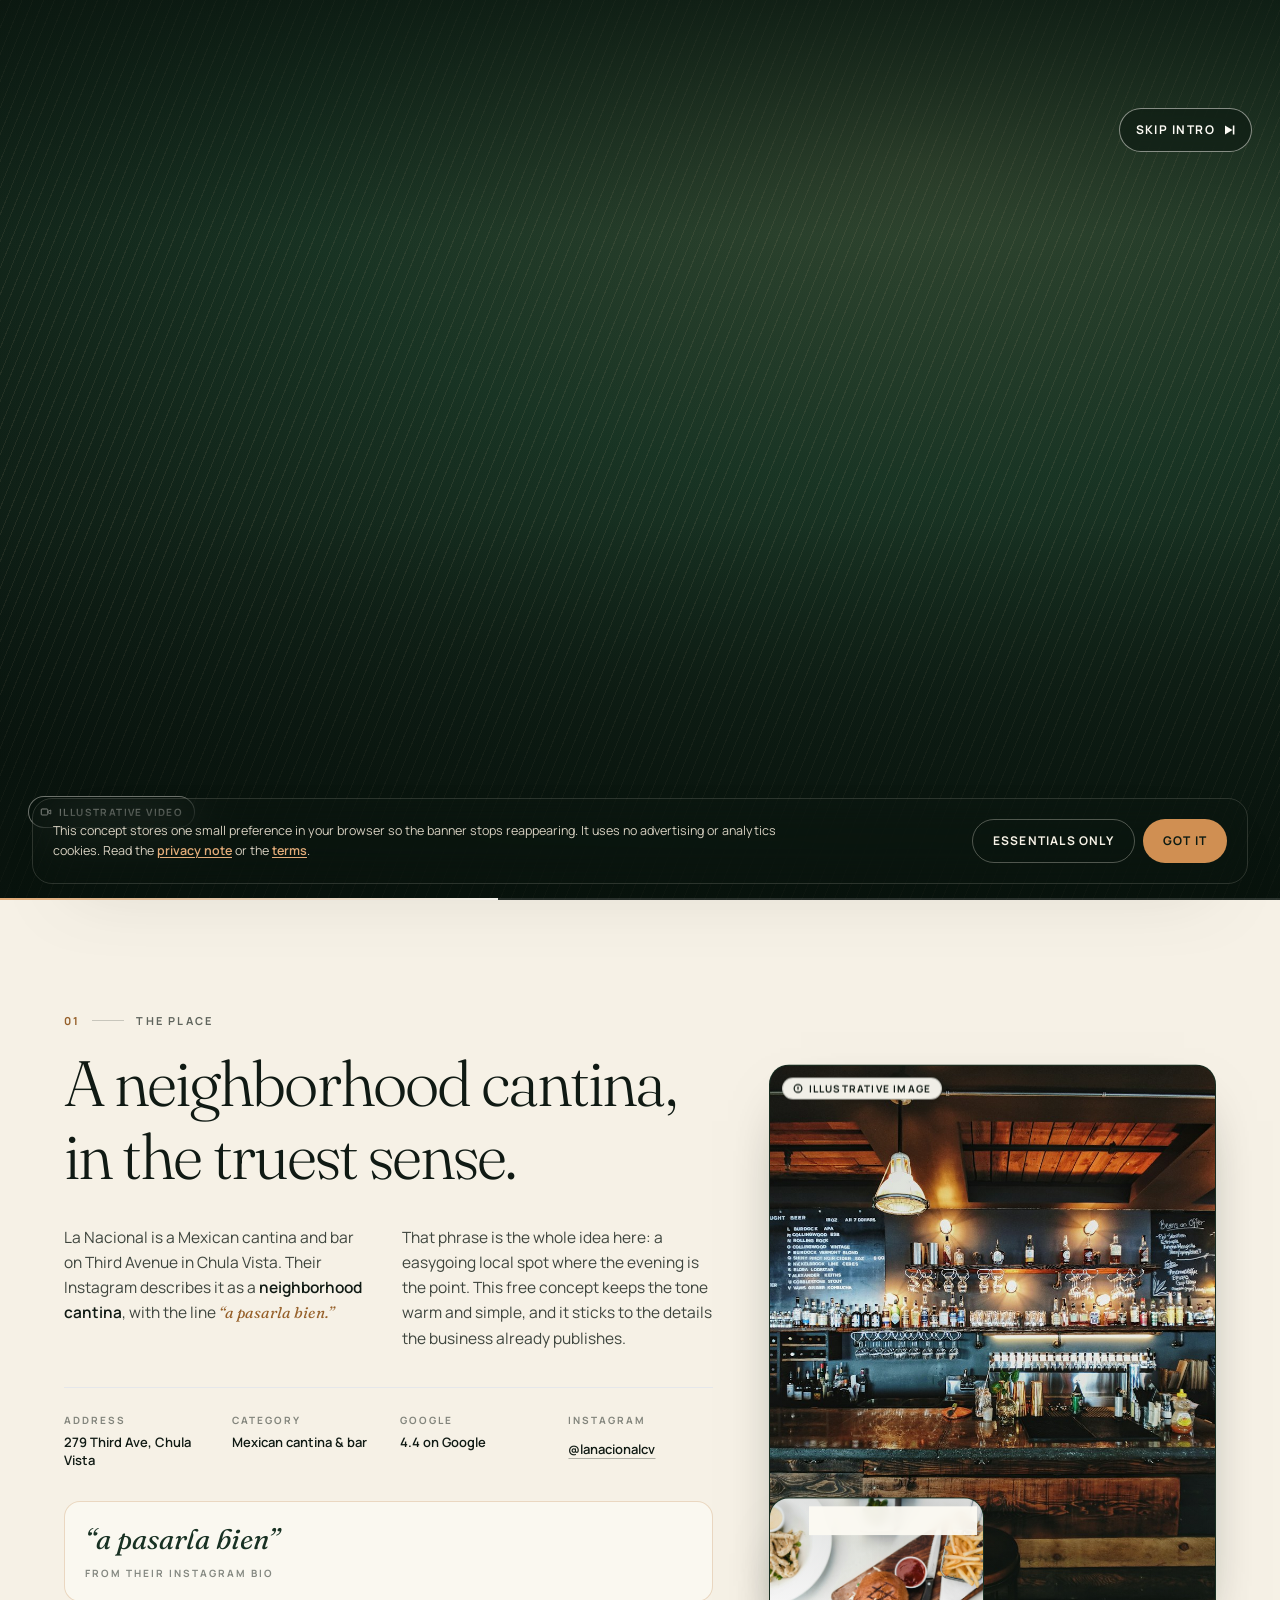
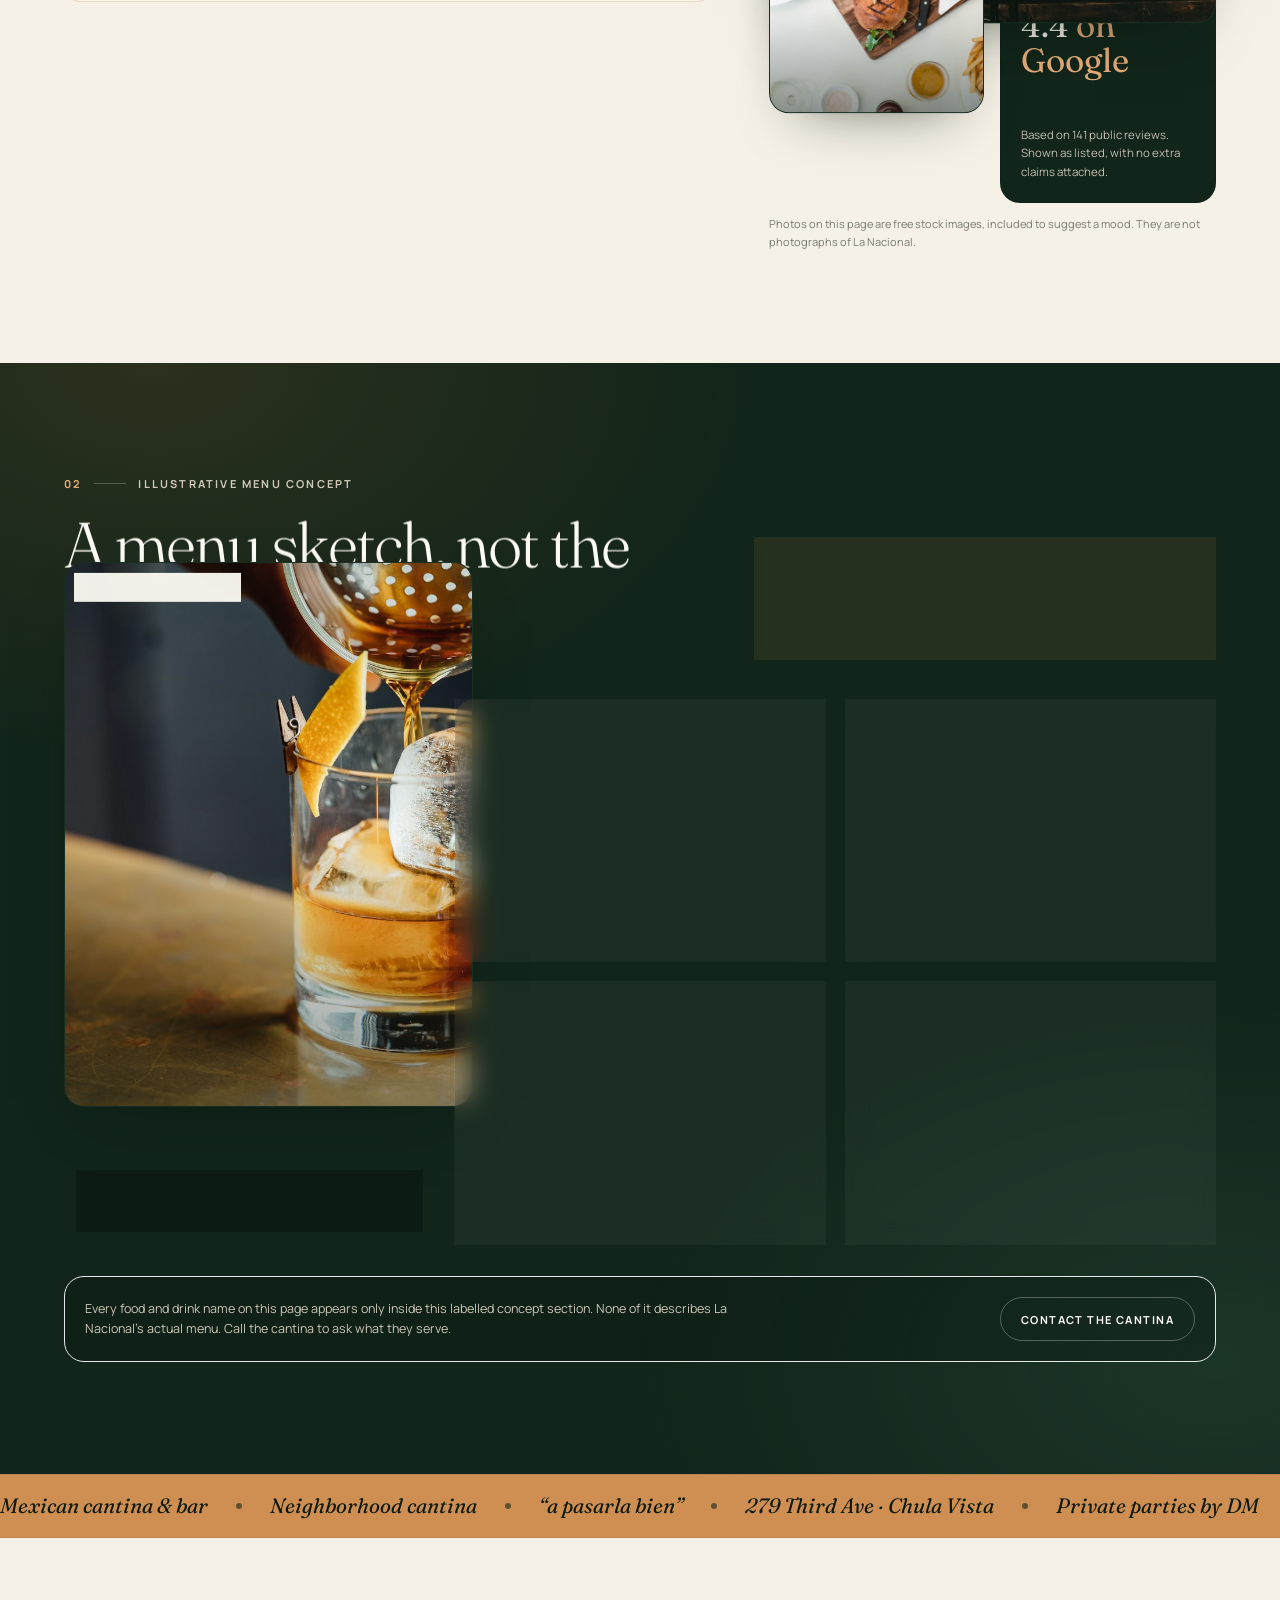
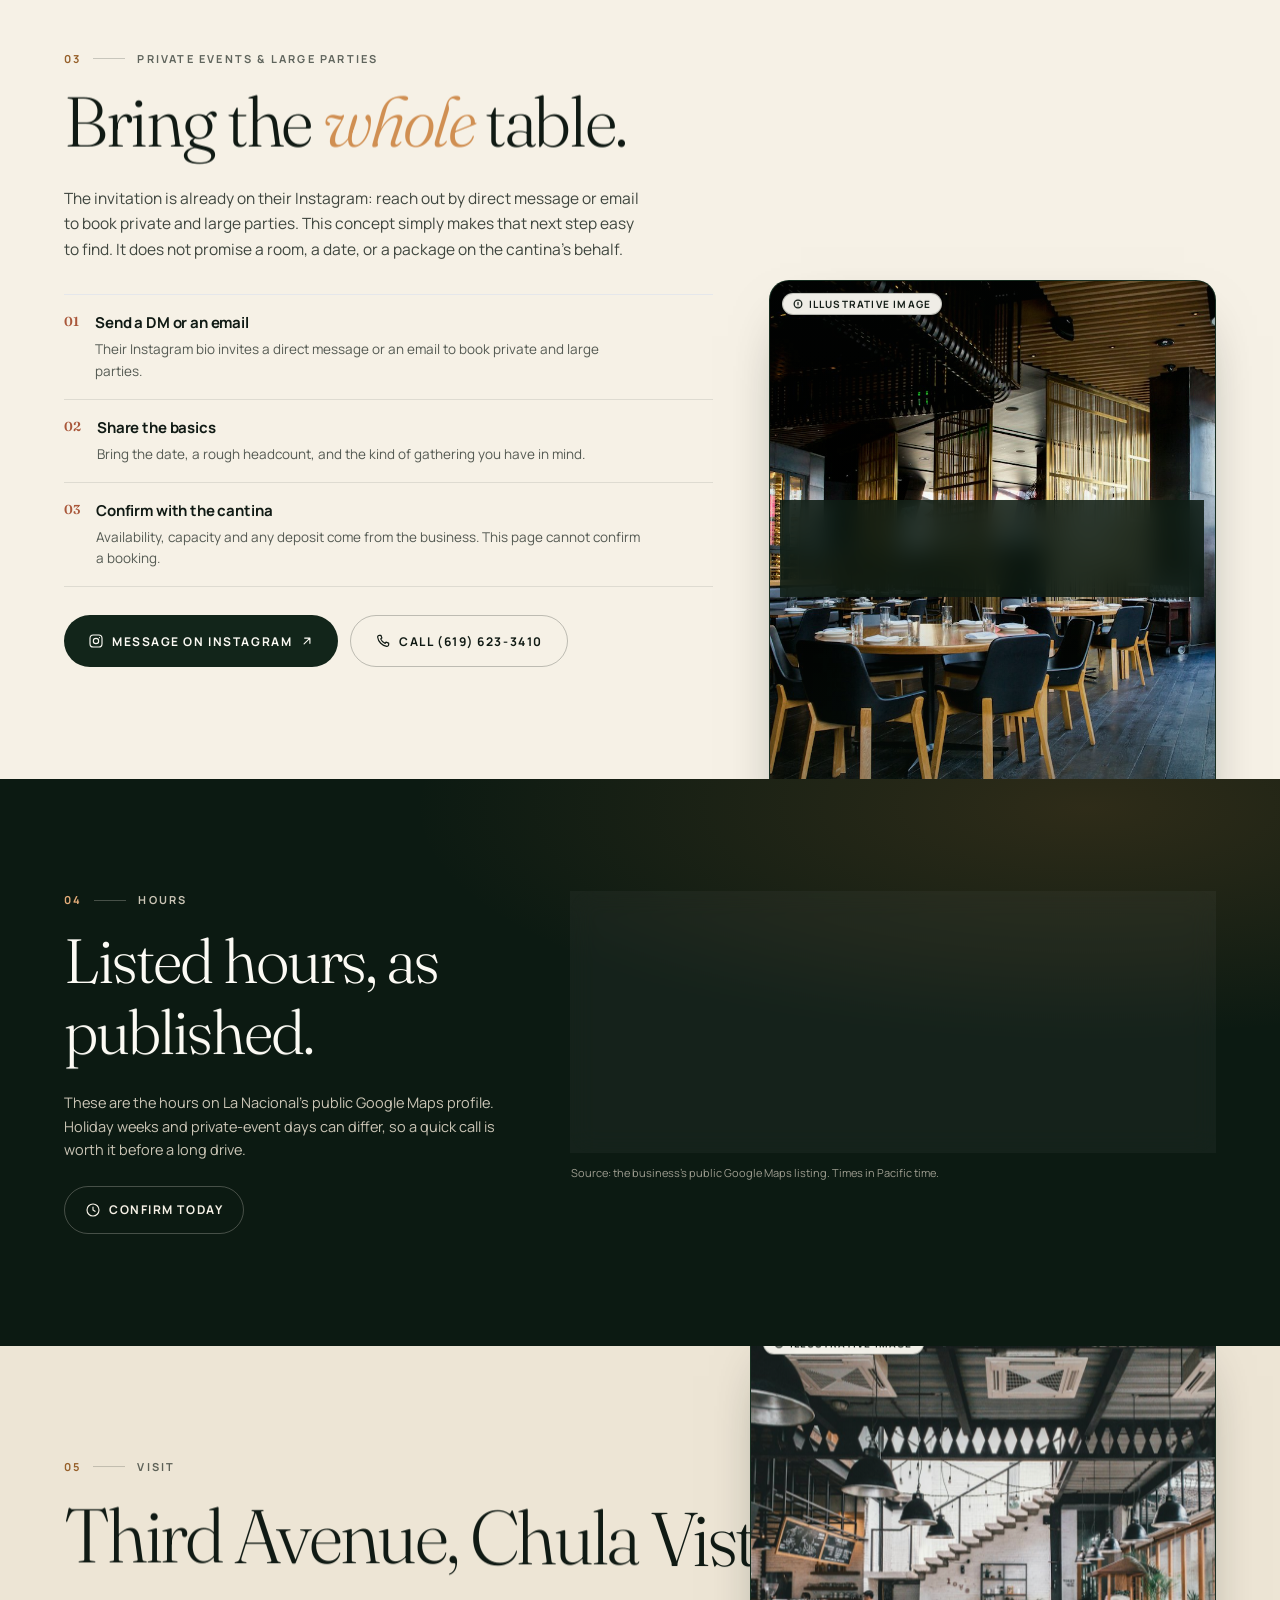
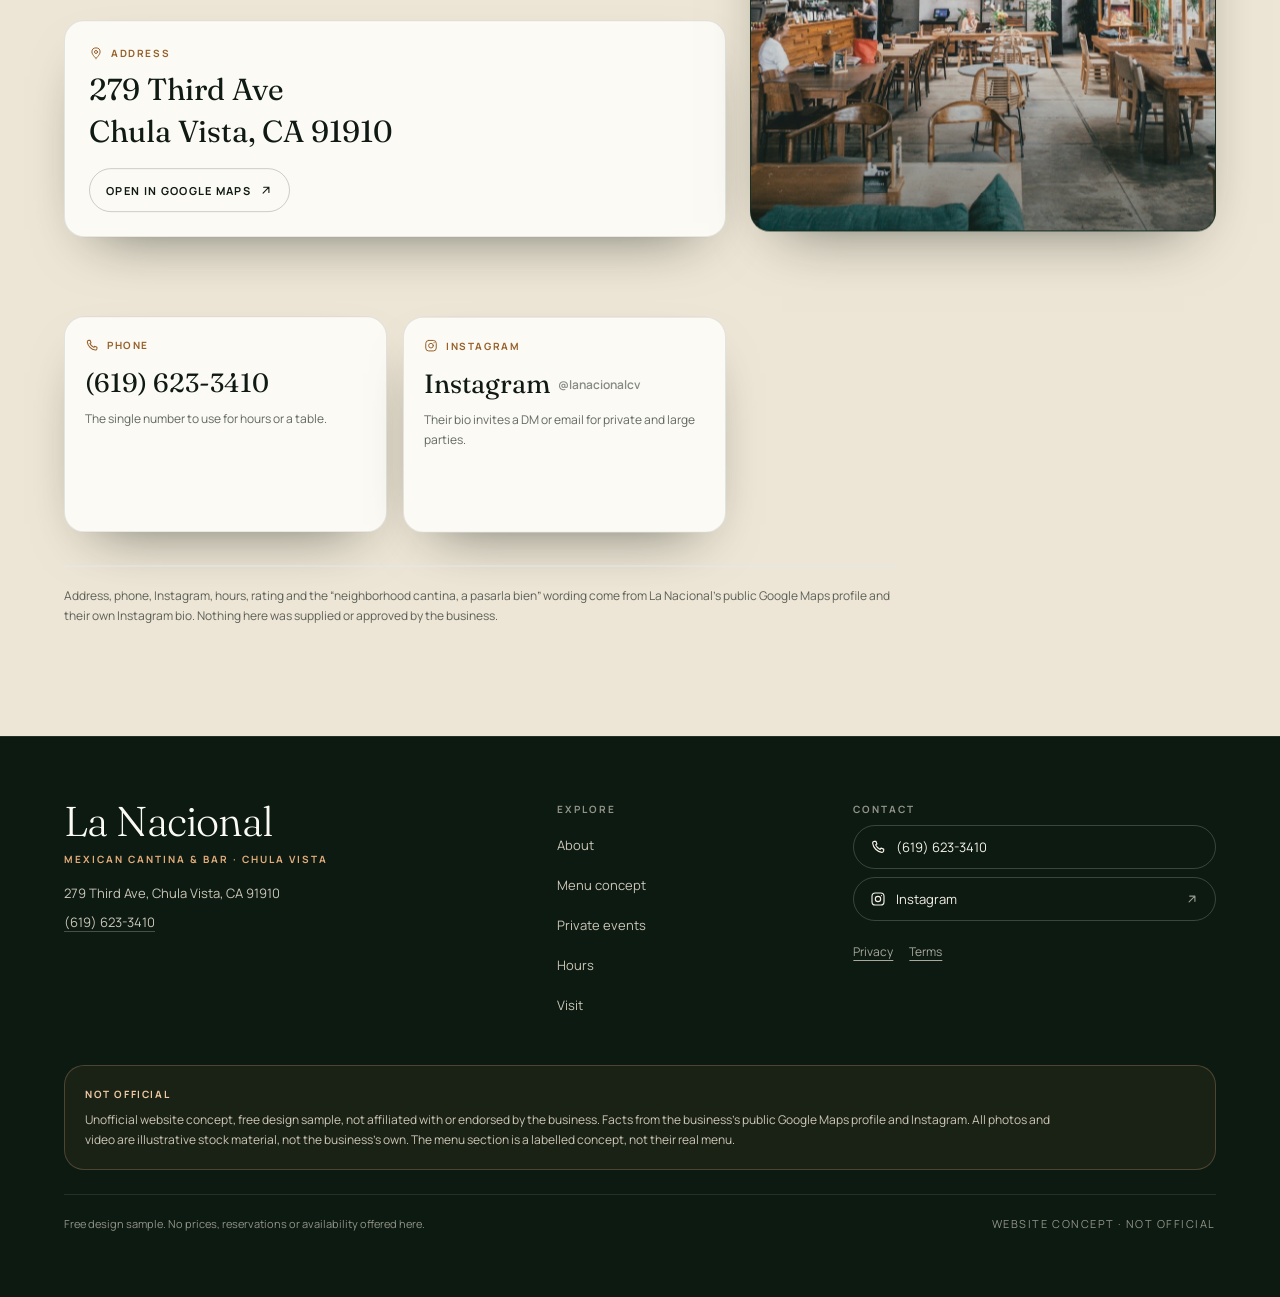
==== commit eb21796c: "Update index.html" ====
--- a/index.html
+++ b/index.html
@@ -46,7 +46,7 @@
       crossorigin
     />
     <link rel="stylesheet" href="./assets/fonts/fonts.css" />
-    <script type="module" crossorigin src="./static/9-index-BgfCHzuz.js"></script>
+    <script type="module" crossorigin src="./static/2-index-ALMCS95m.js"></script>
     <link rel="stylesheet" crossorigin href="./static/index-CjeqylPV.css">
   </head>
   <body>
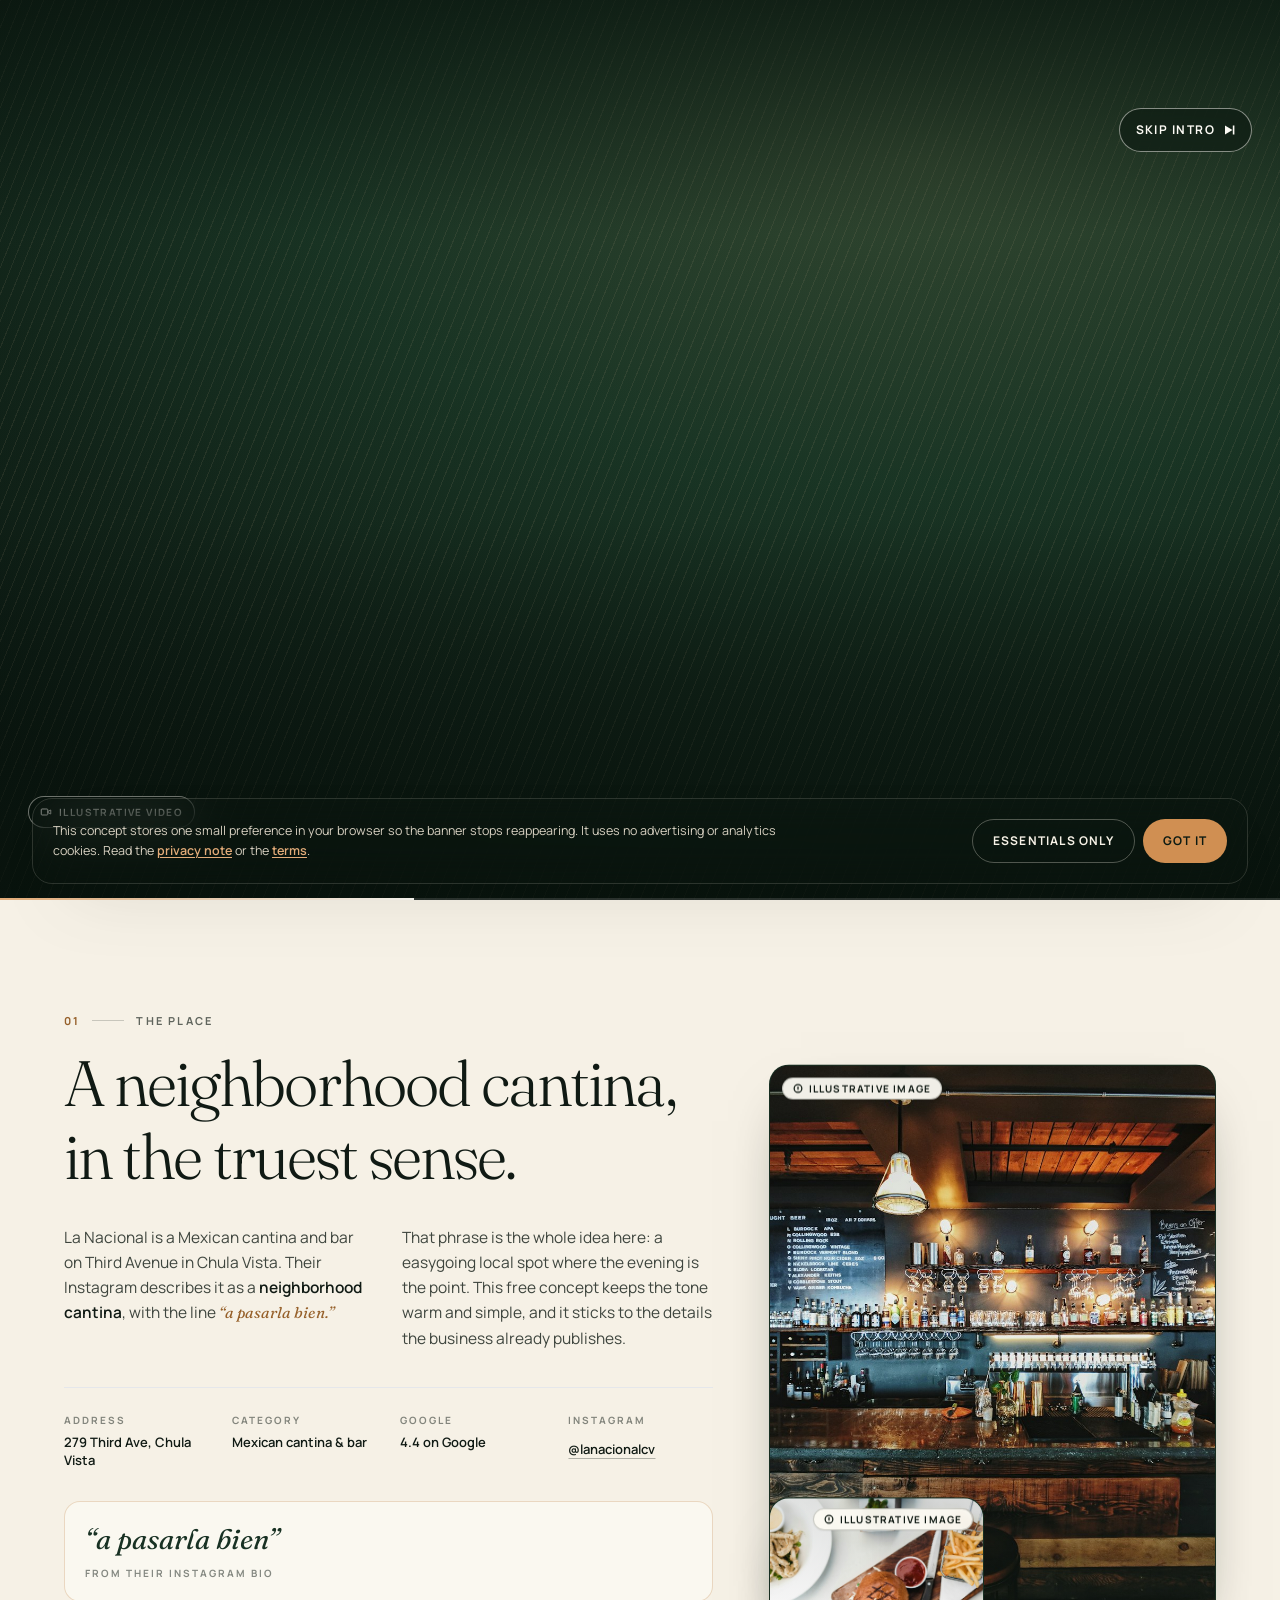
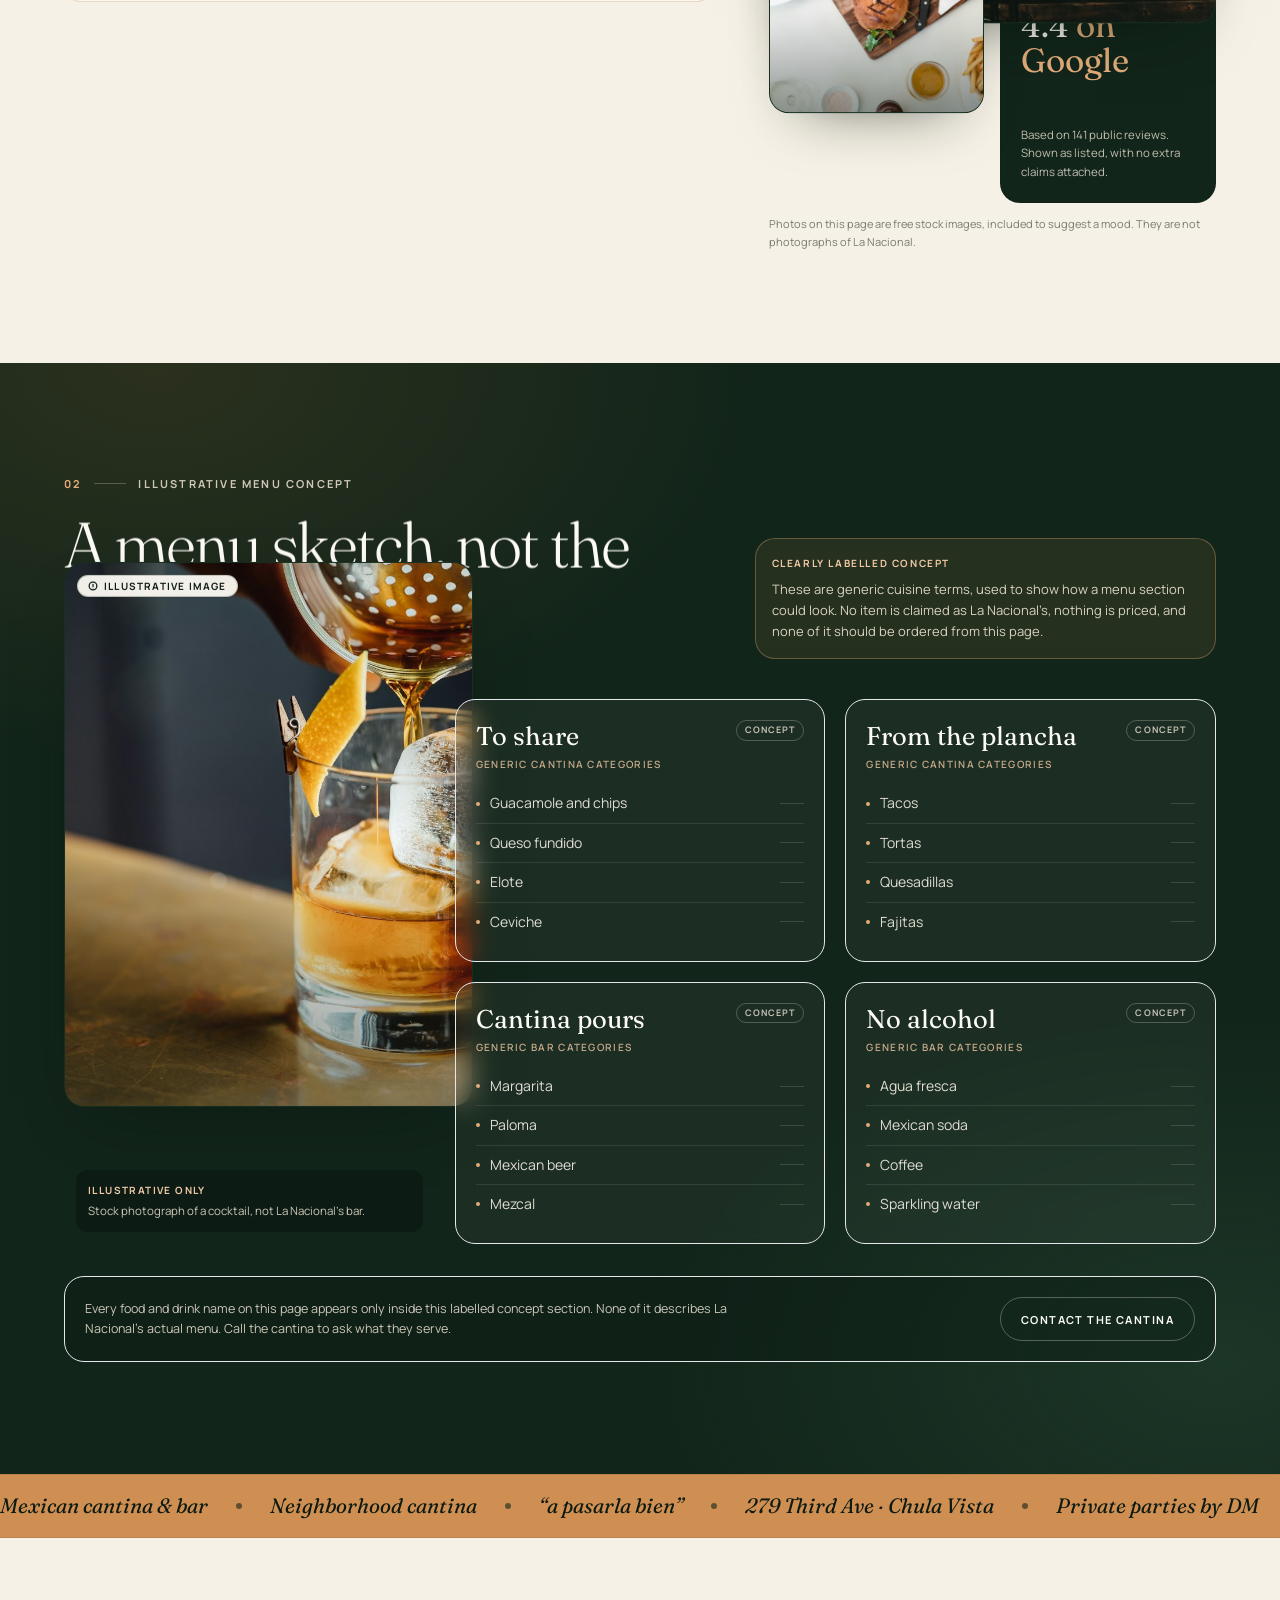
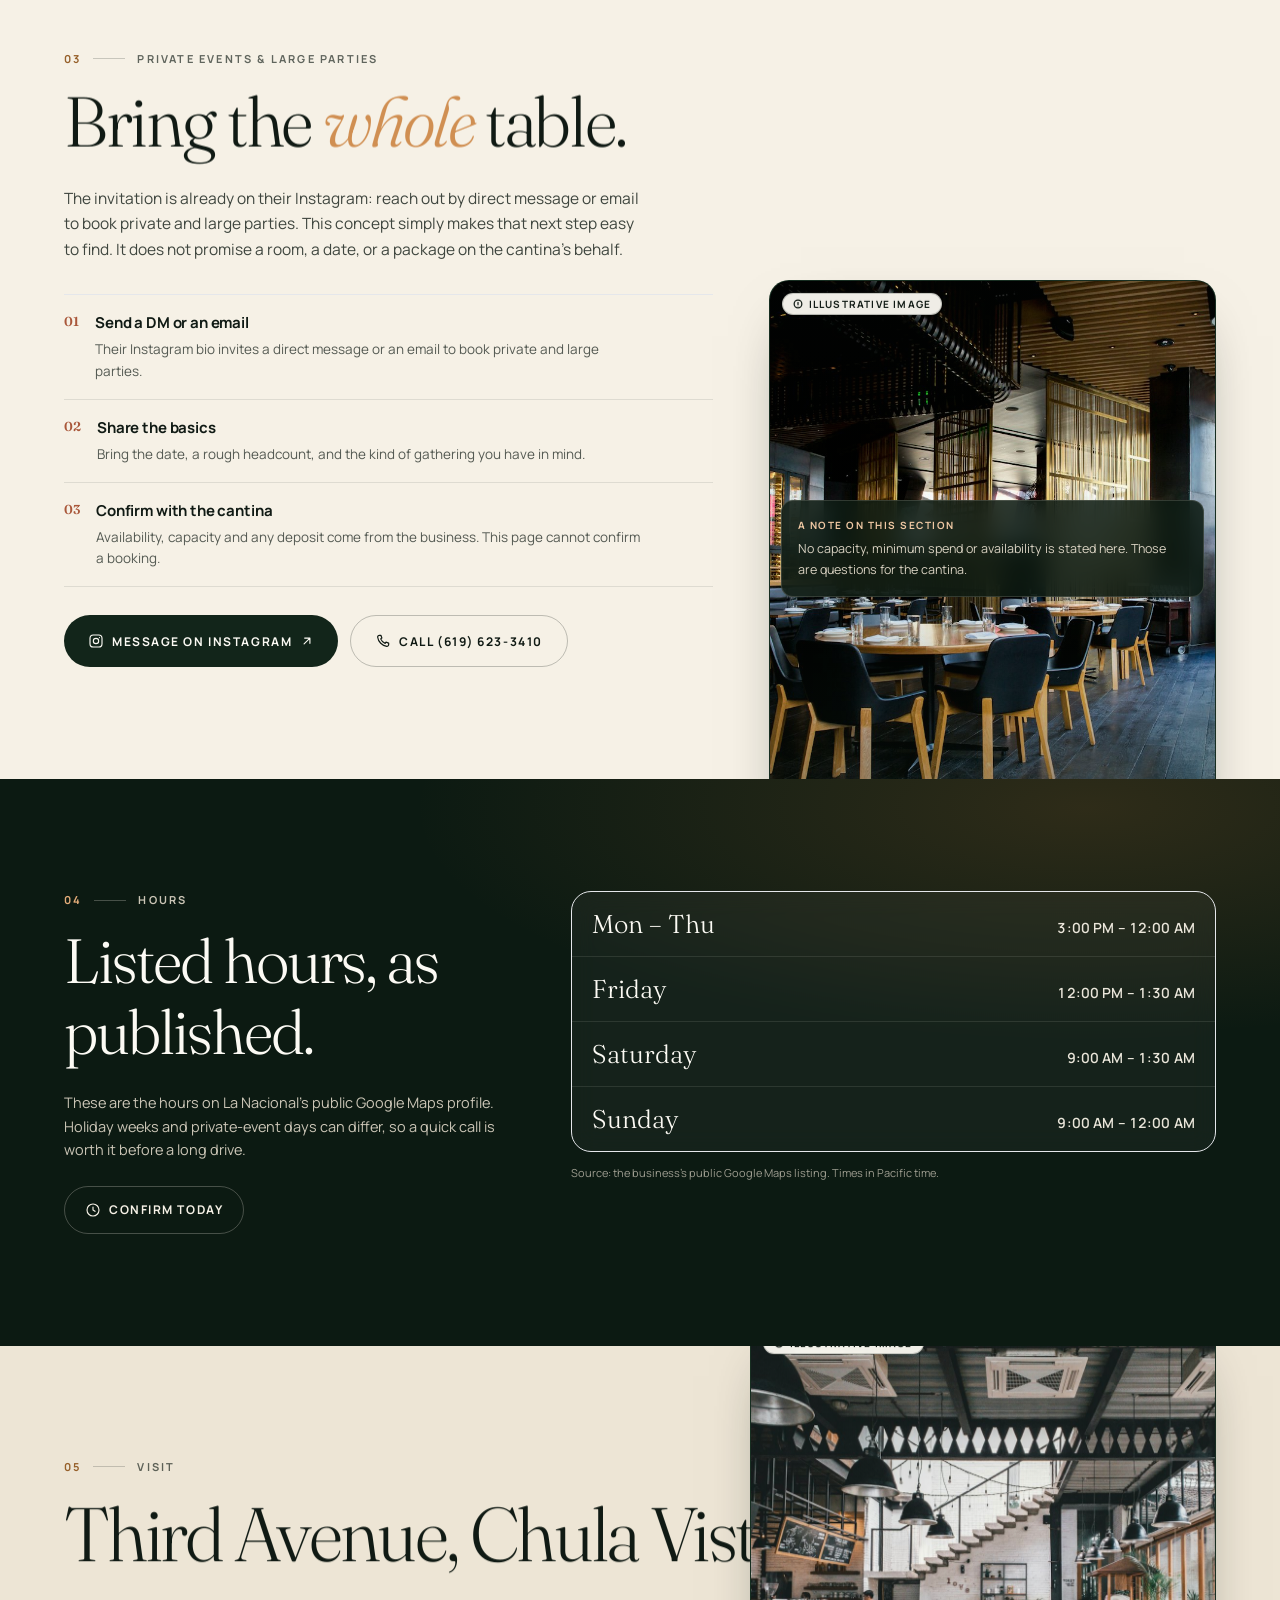
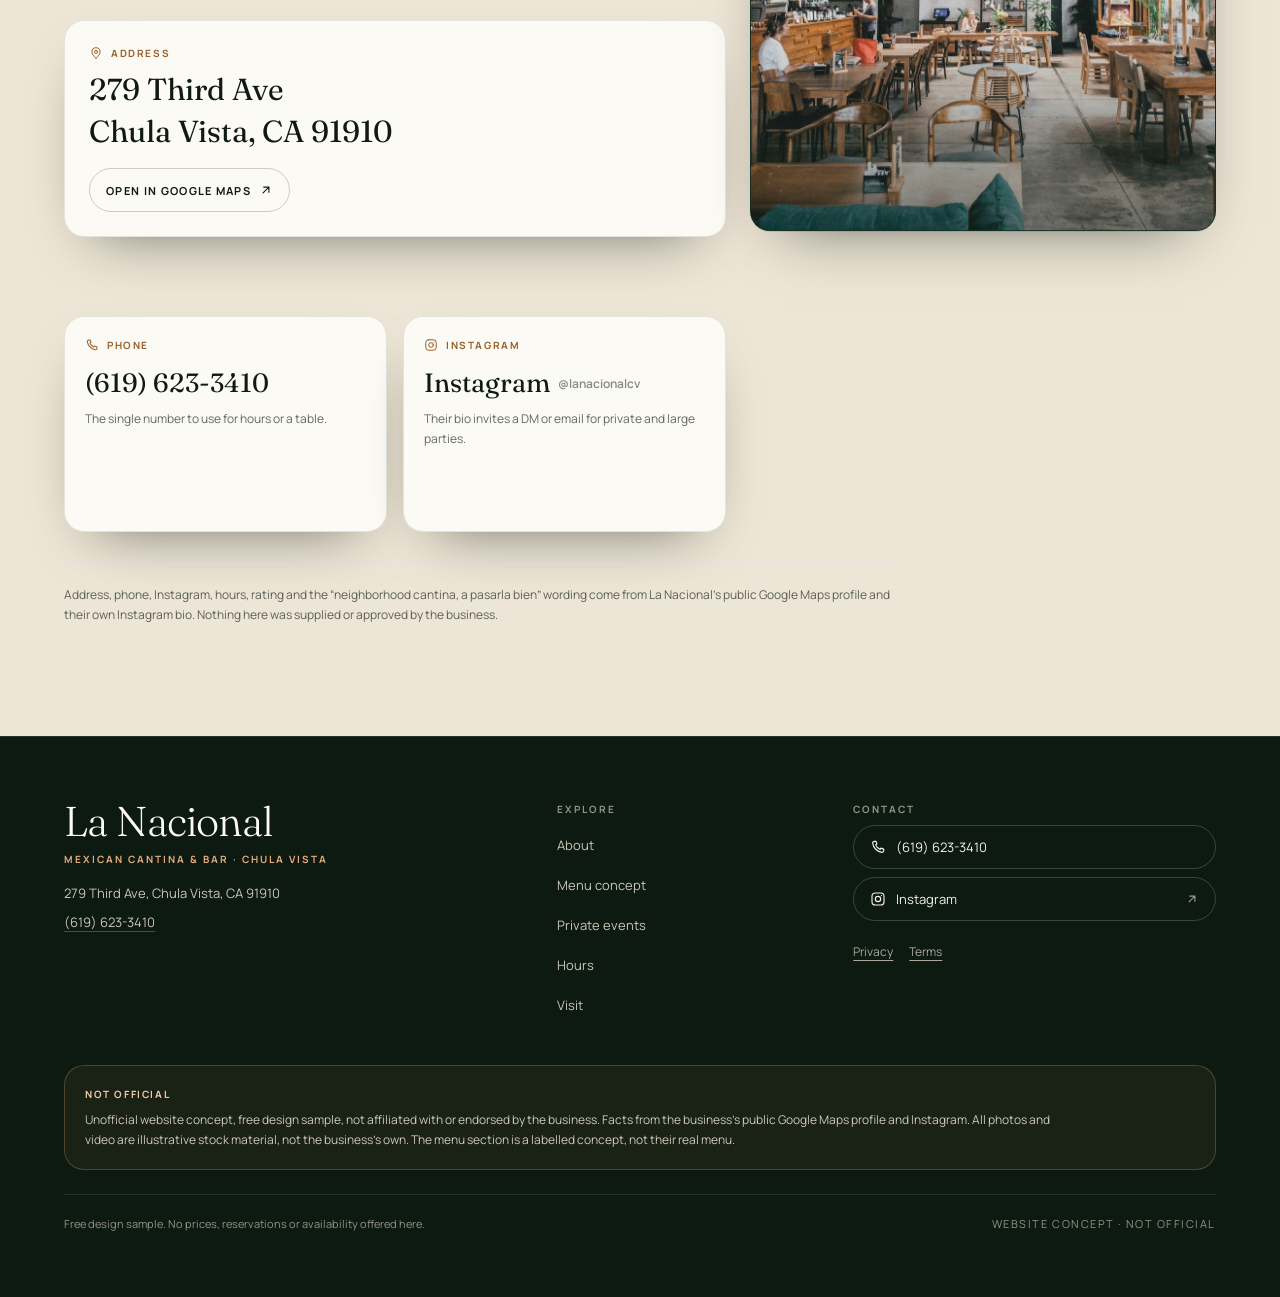
==== commit 898d9024: "Update index.html" ====
--- a/index.html
+++ b/index.html
@@ -46,7 +46,7 @@
       crossorigin
     />
     <link rel="stylesheet" href="./assets/fonts/fonts.css" />
-    <script type="module" crossorigin src="./static/2-index-ALMCS95m.js"></script>
+    <script type="module" crossorigin src="./static/5-index-Cf6k0kBD.js"></script>
     <link rel="stylesheet" crossorigin href="./static/index-CjeqylPV.css">
   </head>
   <body>
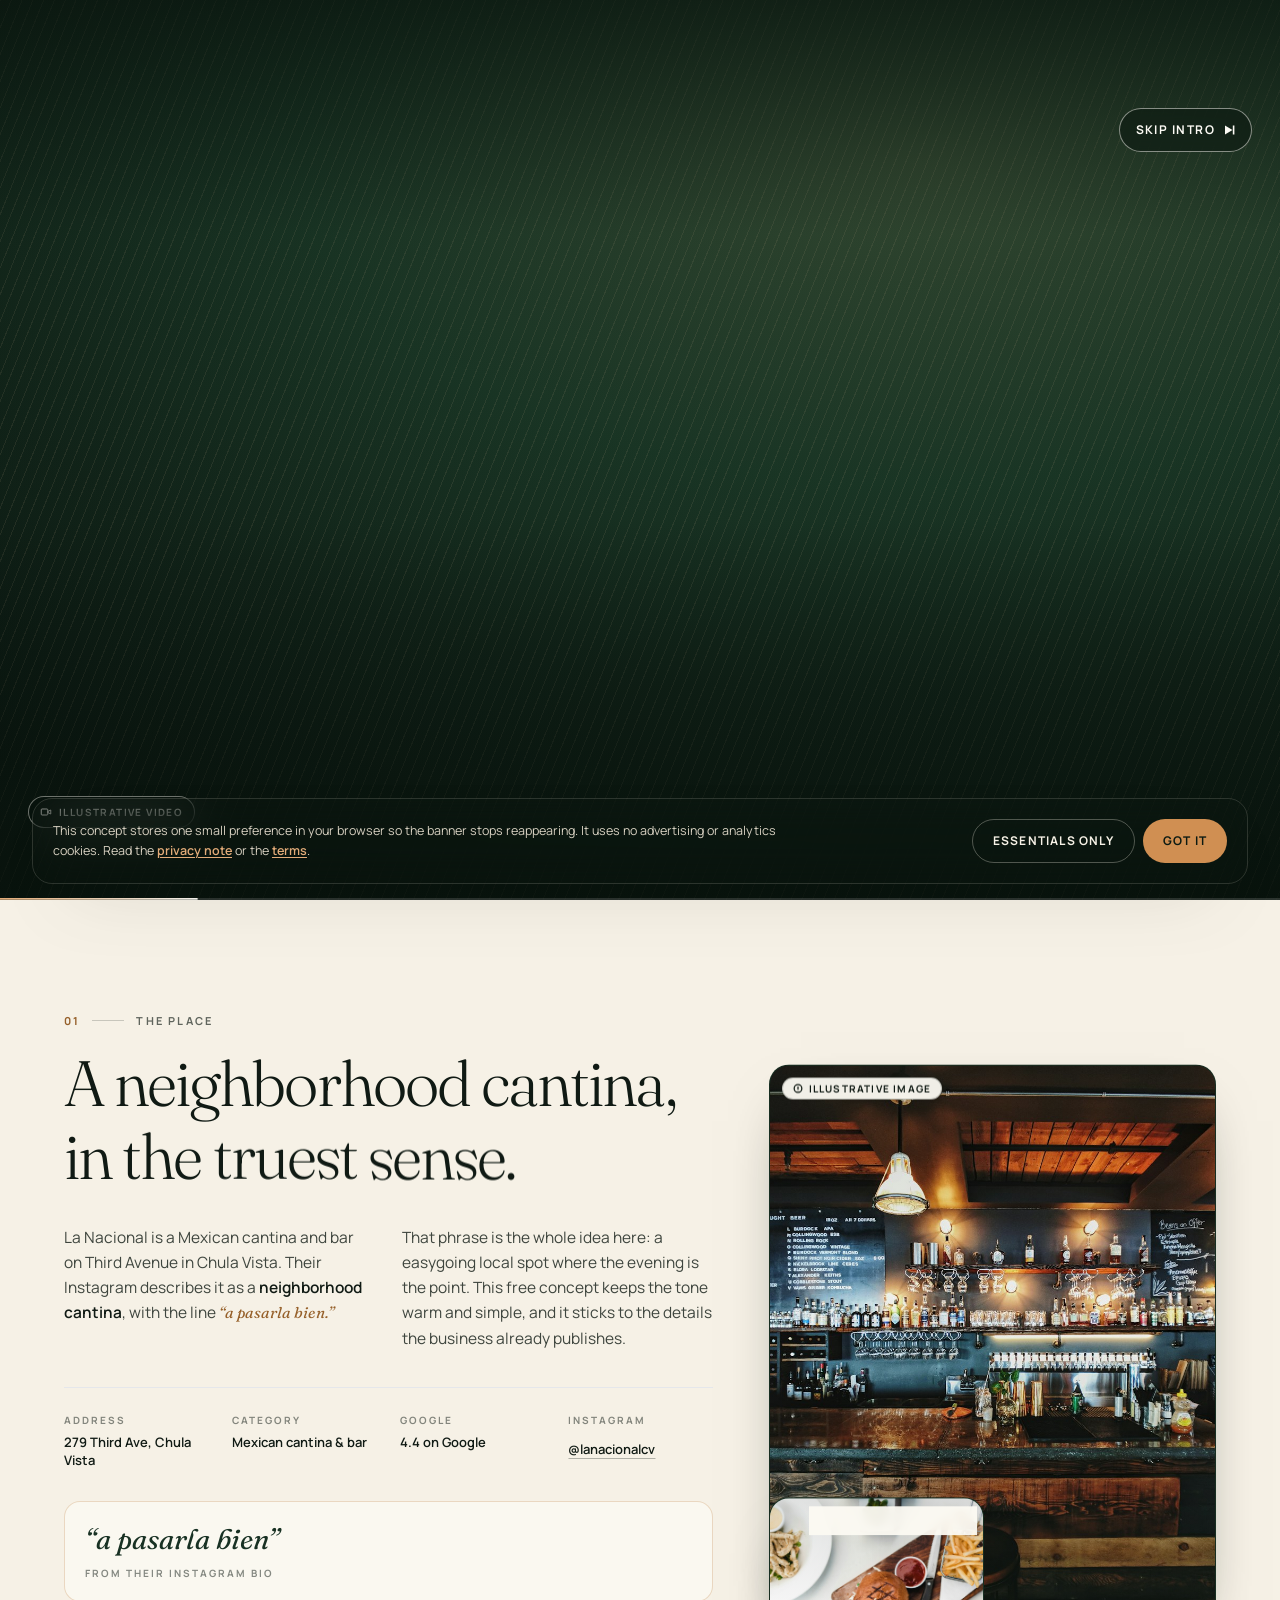
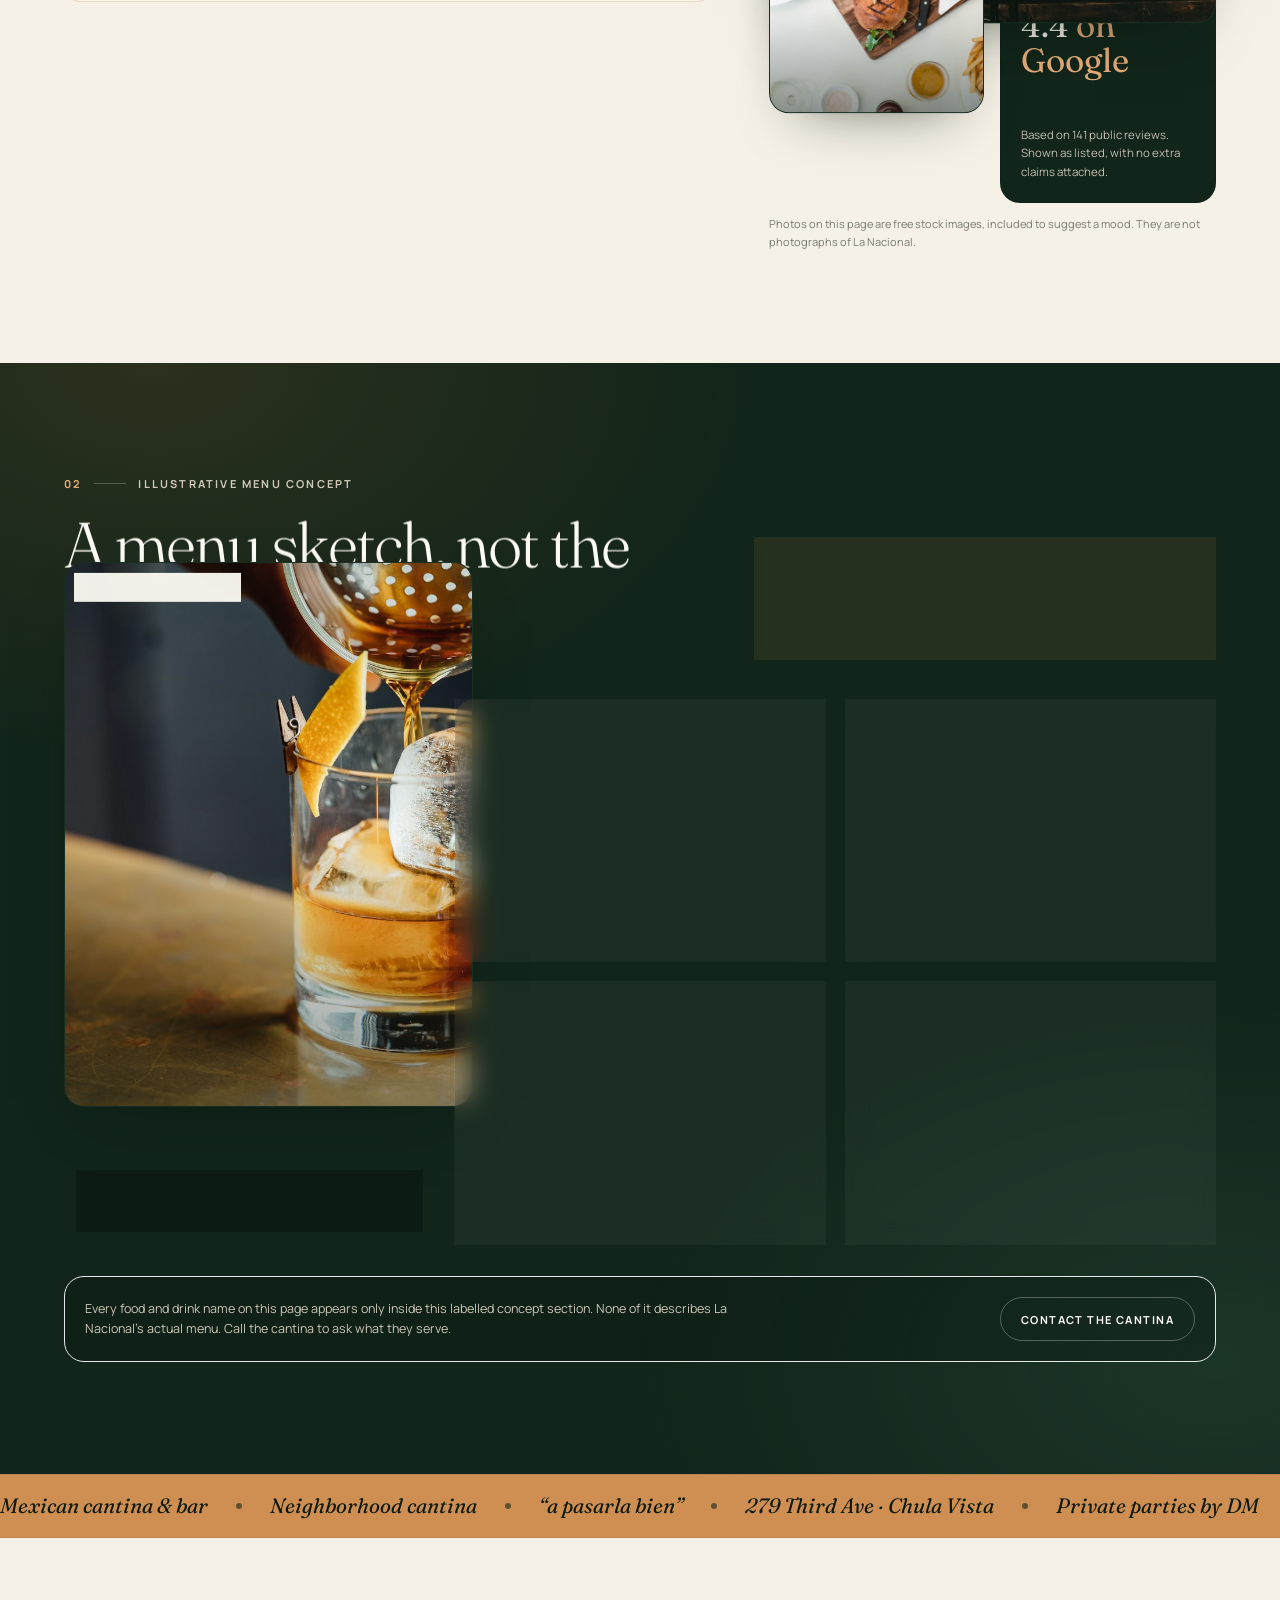
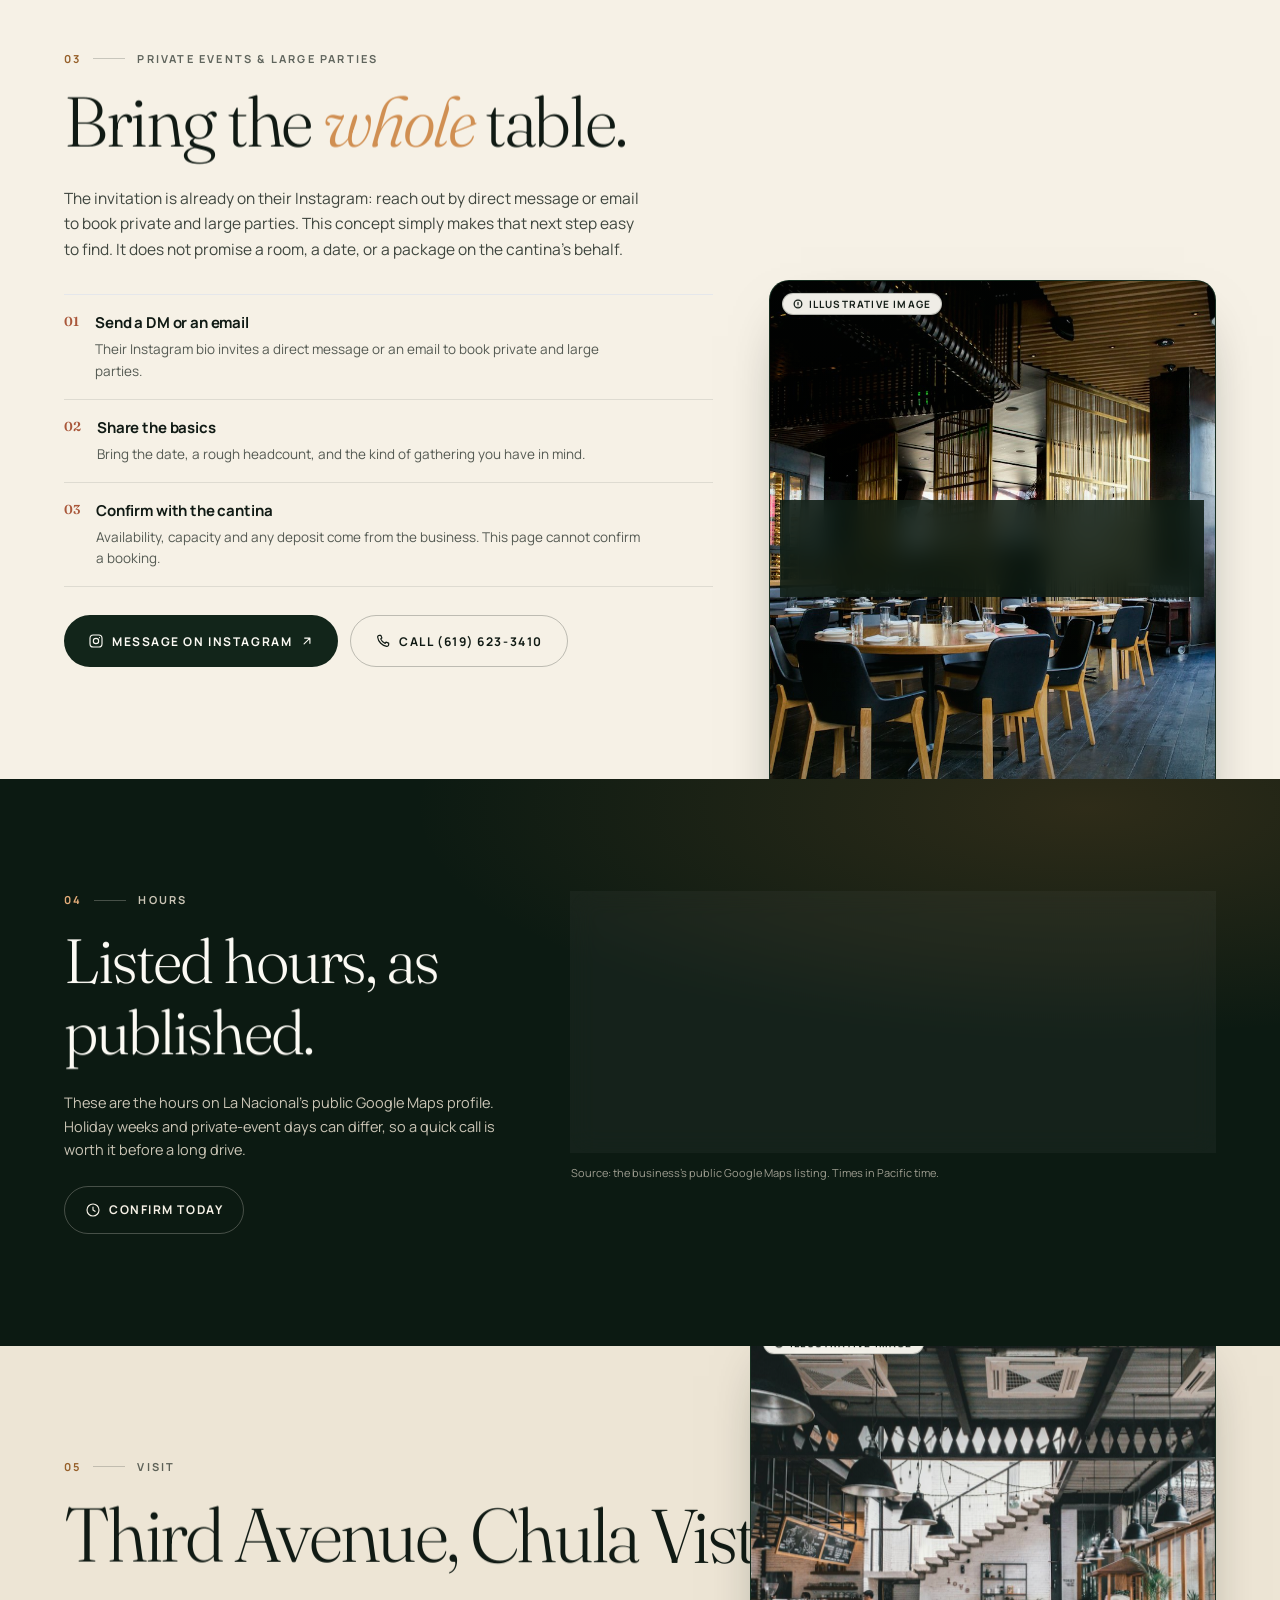
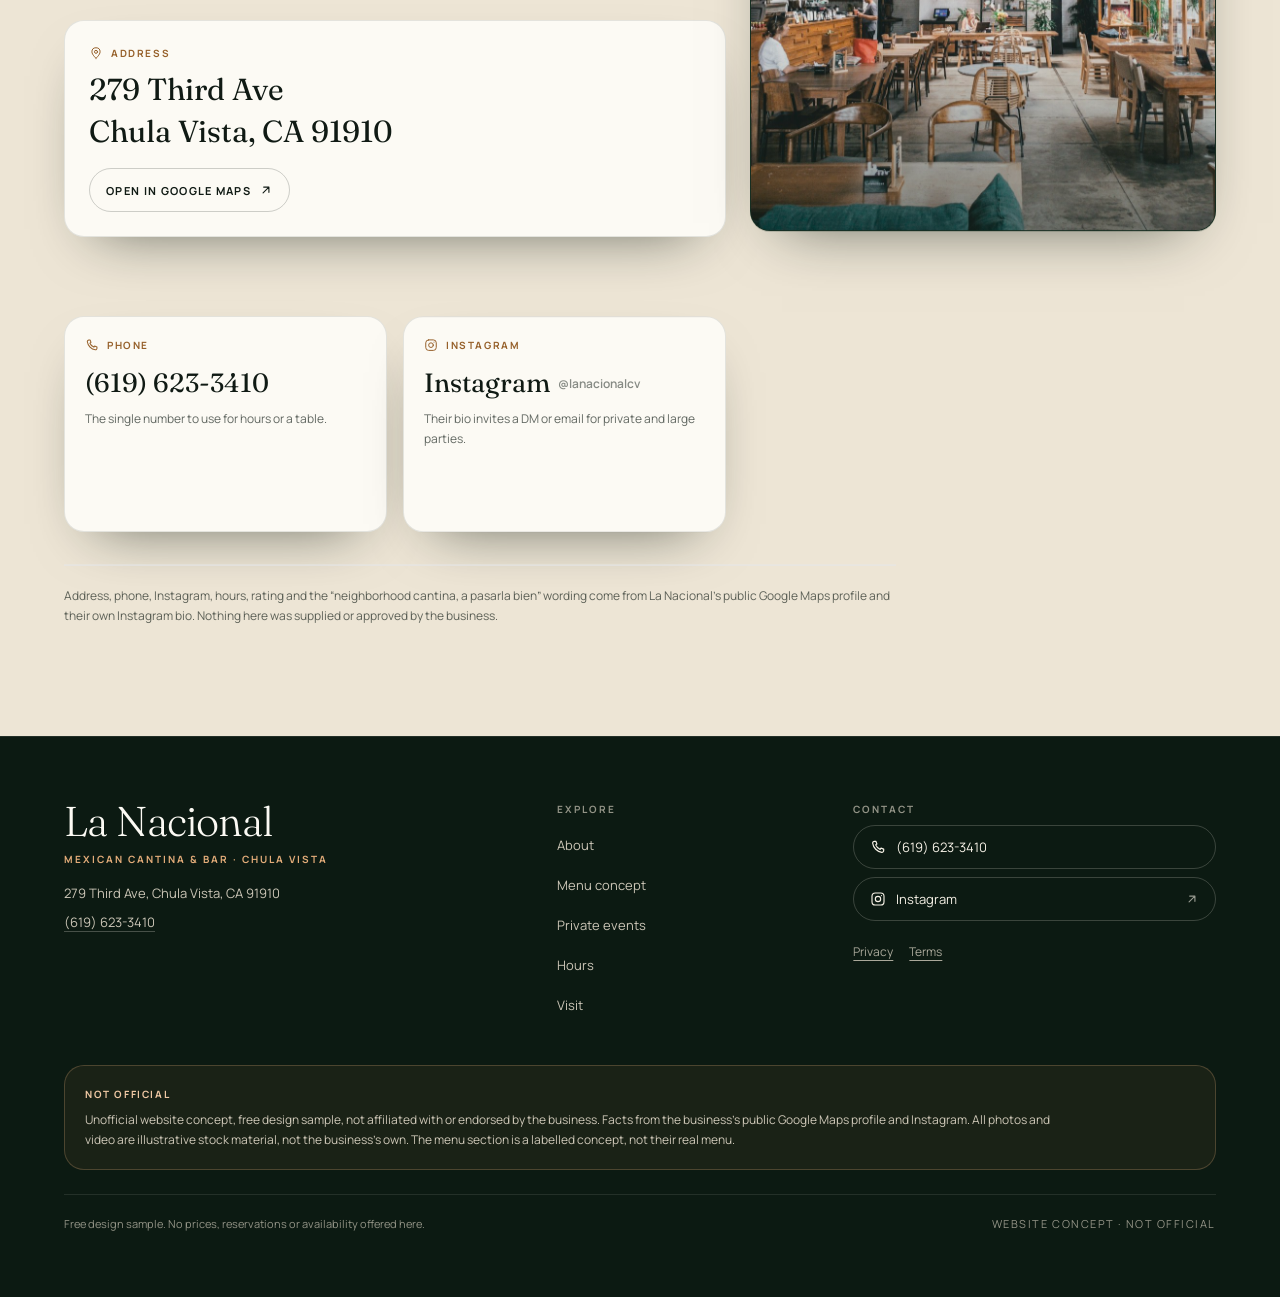
==== commit c1e0e6e5: "Update index.html" ====
--- a/index.html
+++ b/index.html
@@ -46,7 +46,7 @@
       crossorigin
     />
     <link rel="stylesheet" href="./assets/fonts/fonts.css" />
-    <script type="module" crossorigin src="./static/5-index-Cf6k0kBD.js"></script>
+    <script type="module" crossorigin src="./static/6-index-CsSboeW8.js"></script>
     <link rel="stylesheet" crossorigin href="./static/index-CjeqylPV.css">
   </head>
   <body>
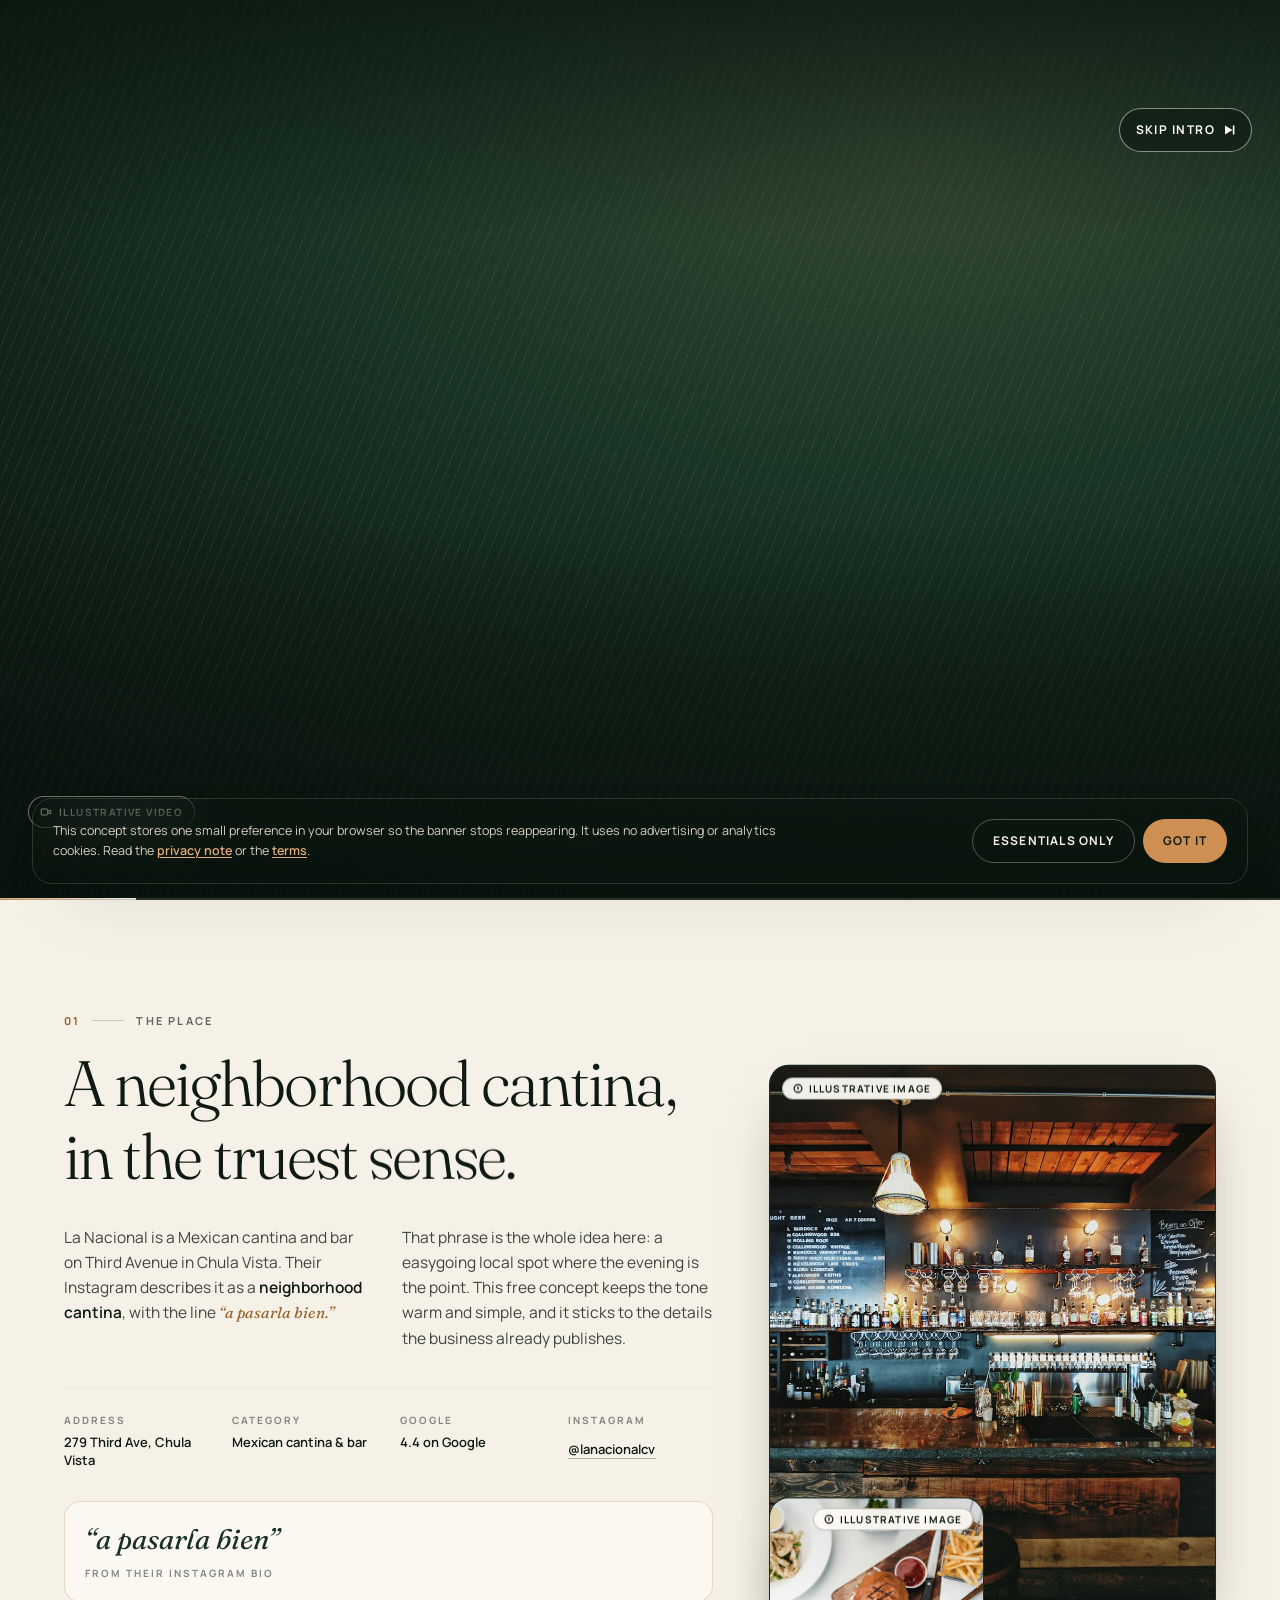
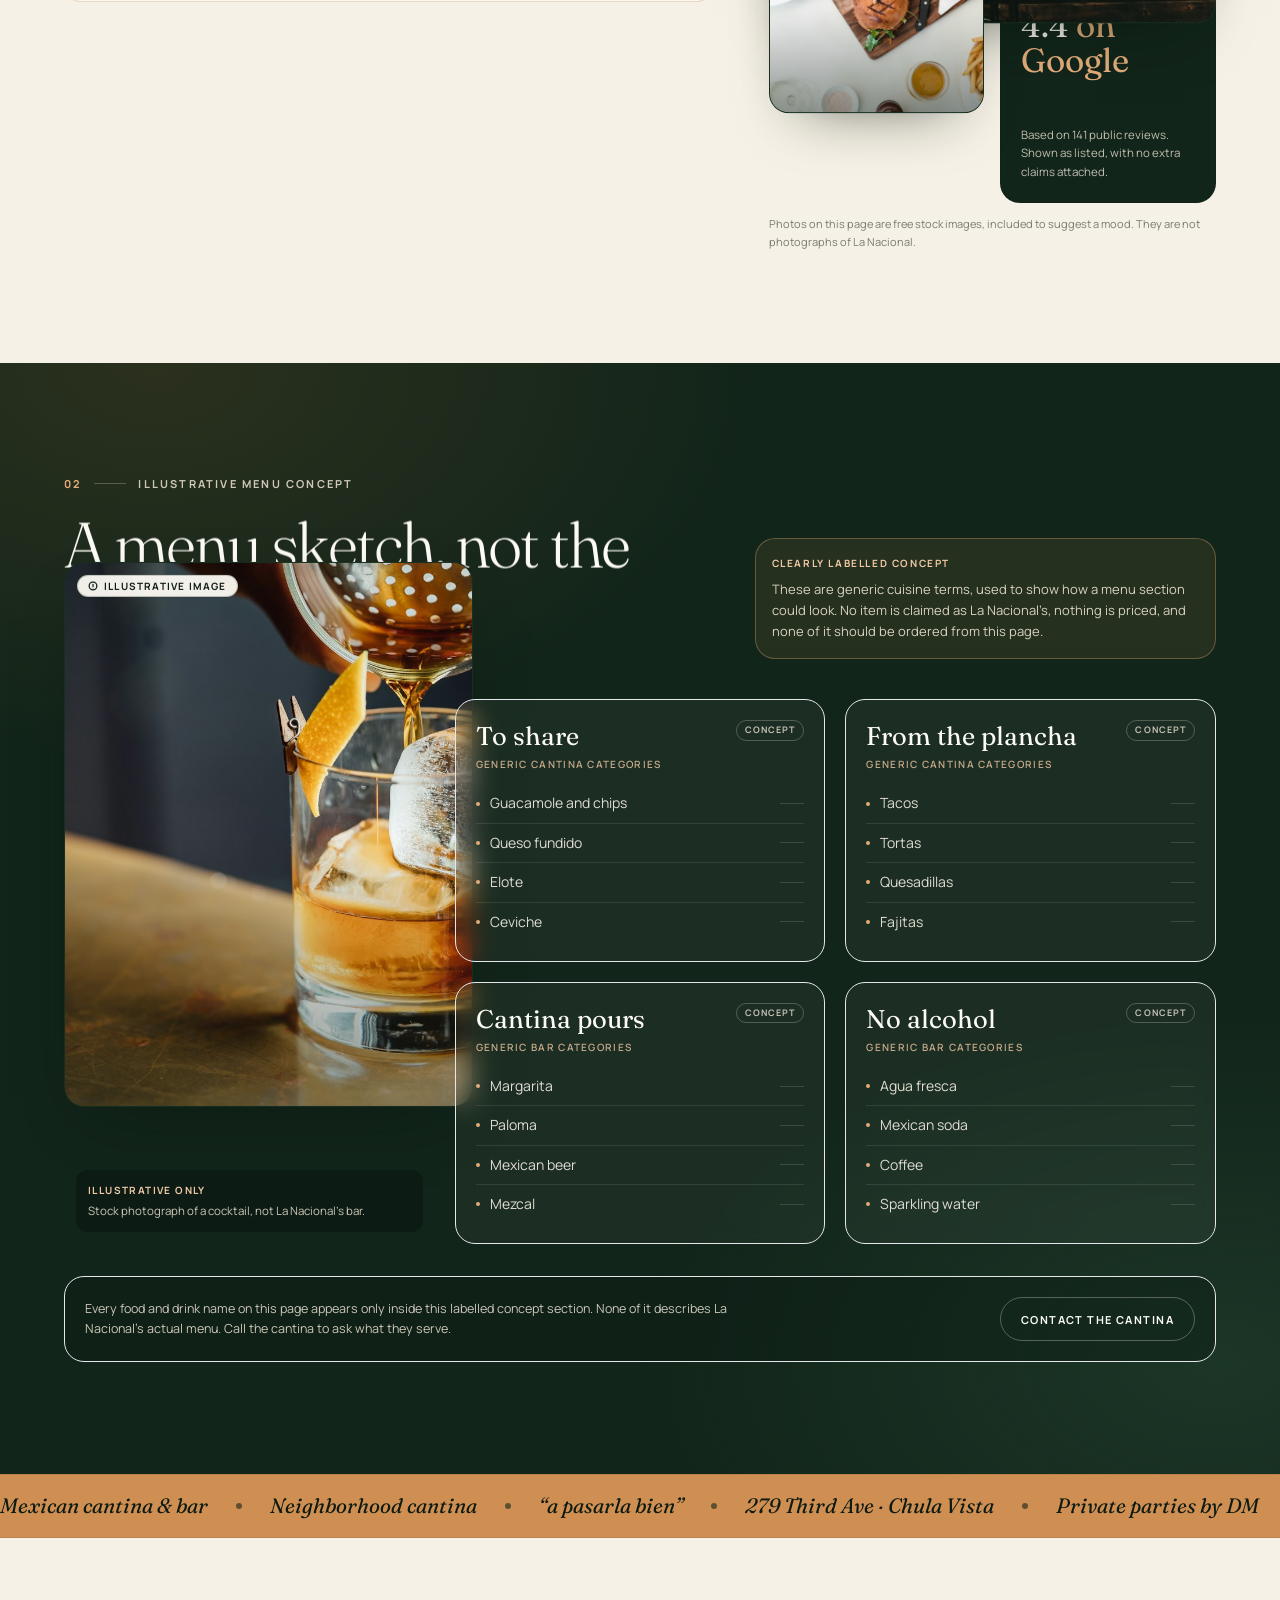
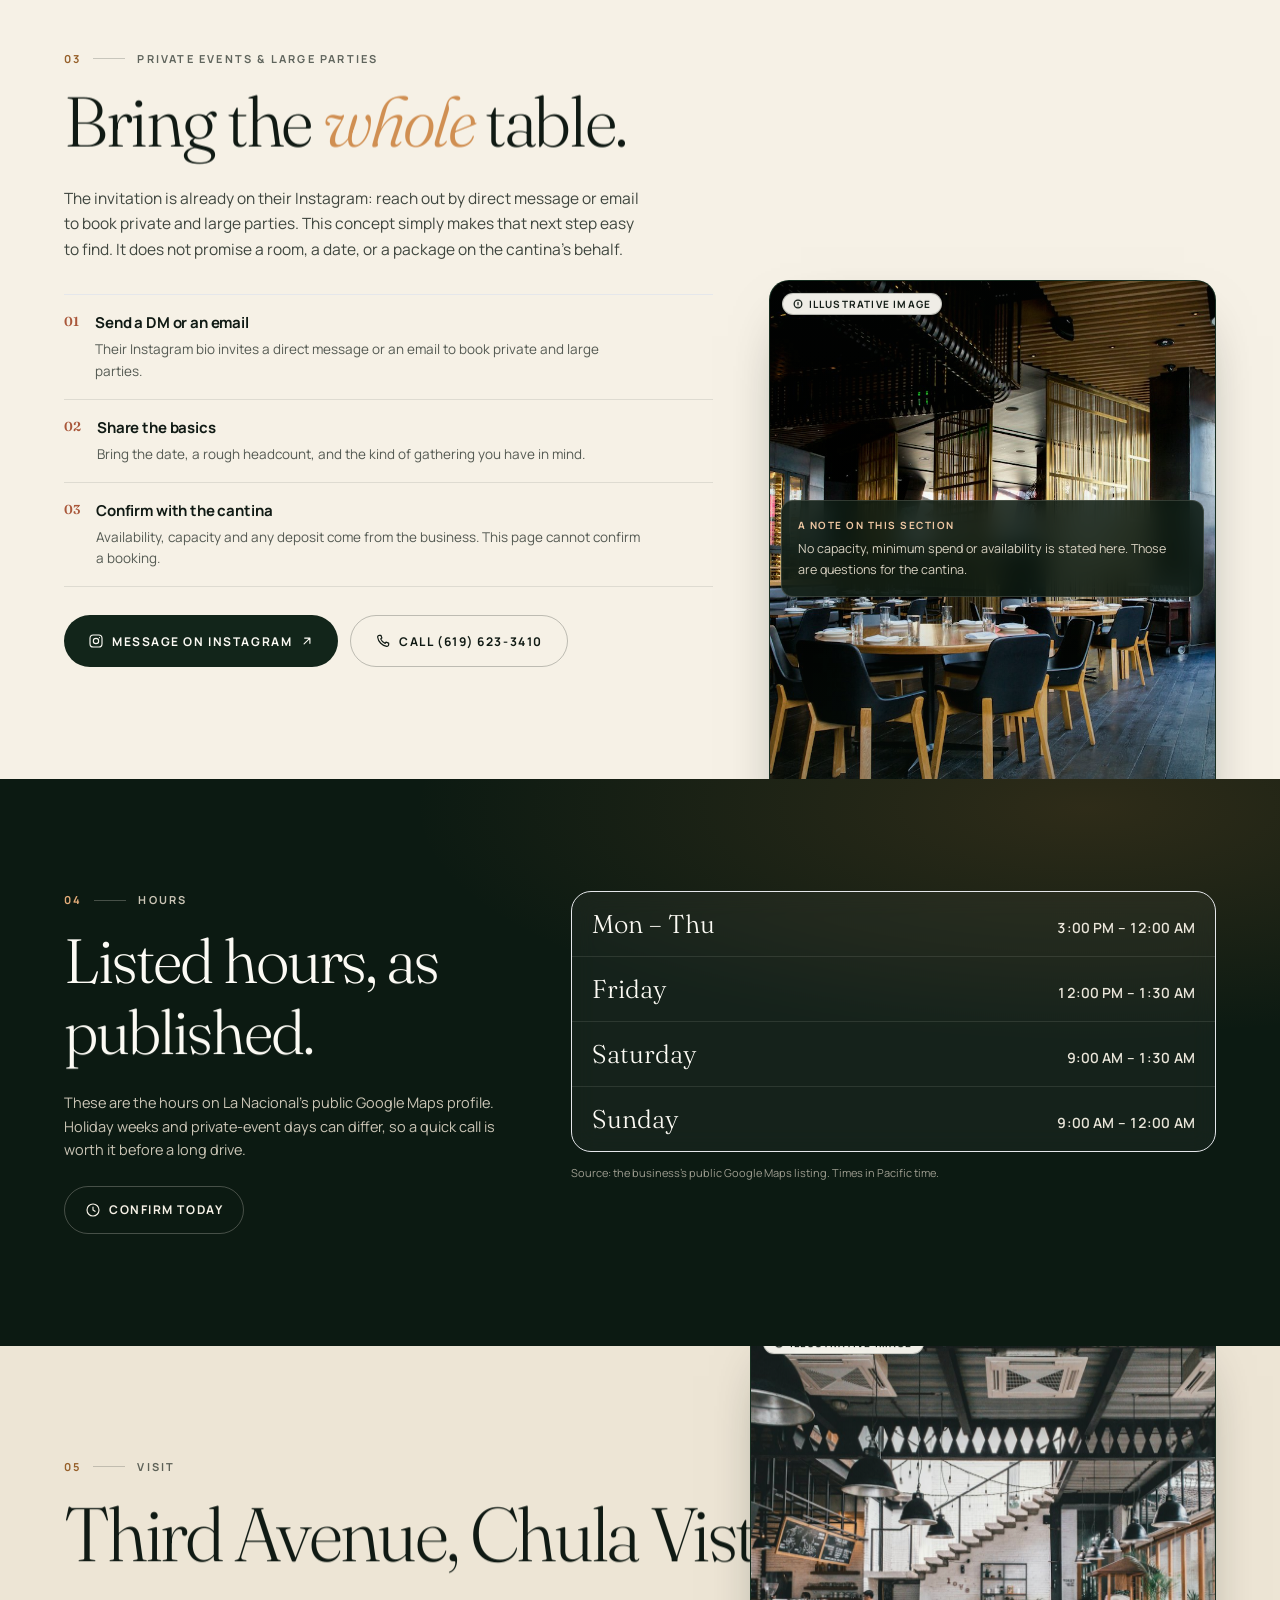
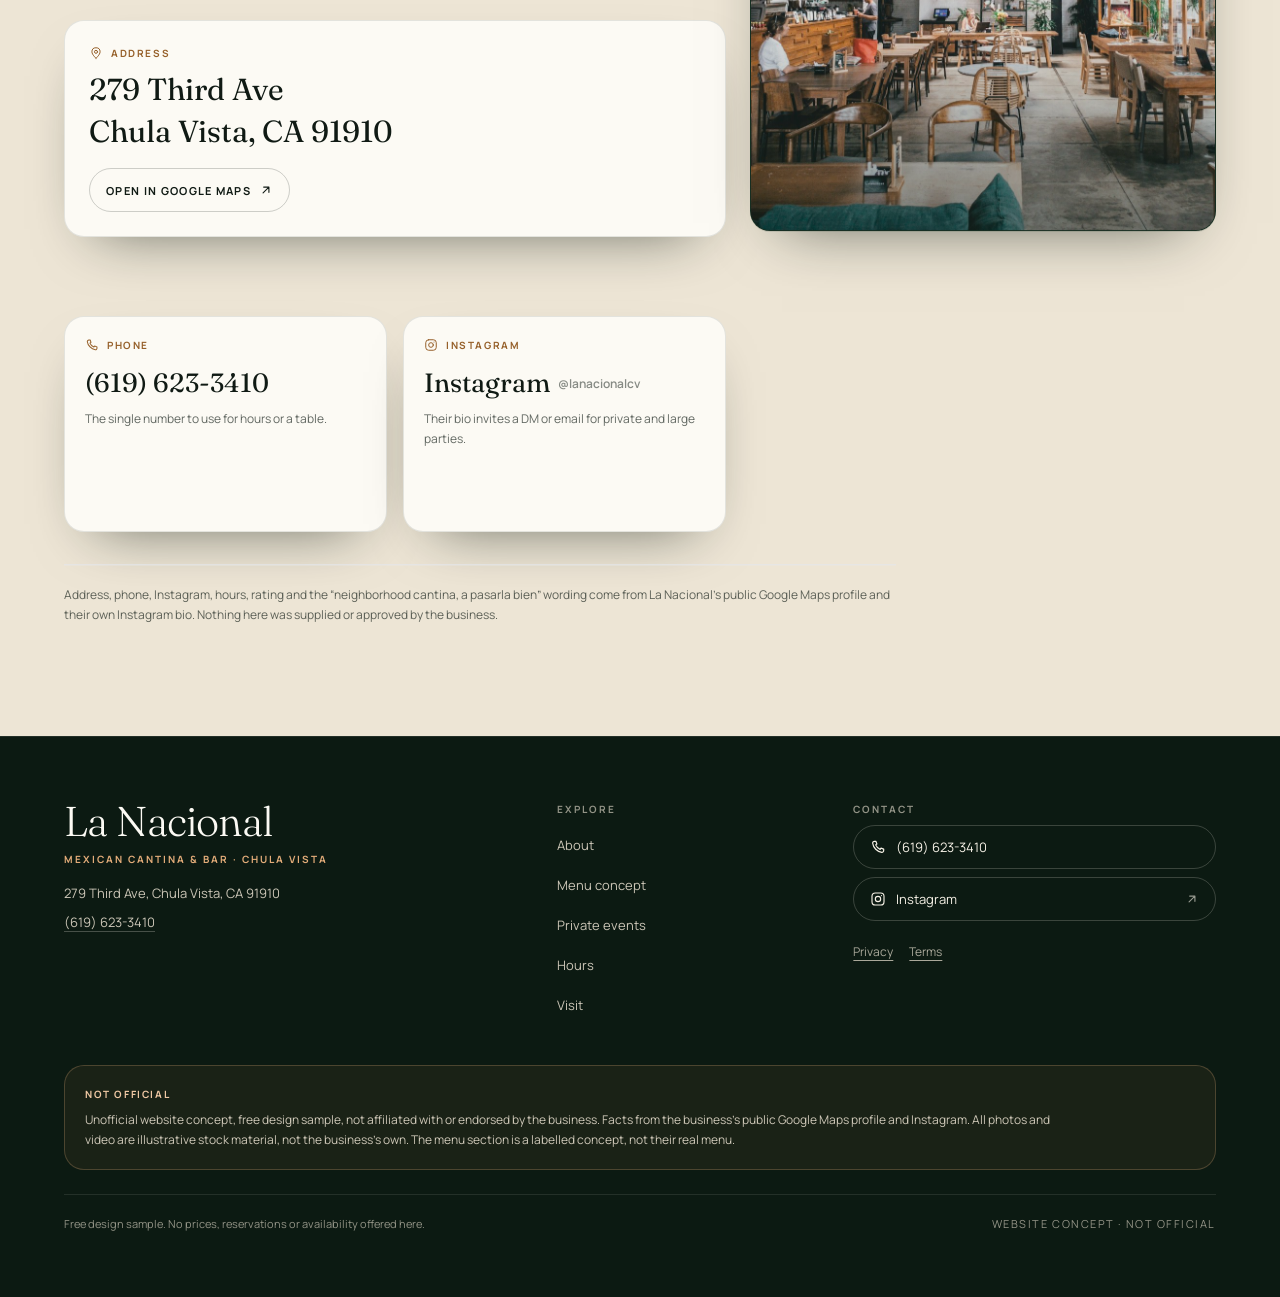
==== commit 9a394dbc: "Update index.html" ====
--- a/index.html
+++ b/index.html
@@ -46,7 +46,7 @@
       crossorigin
     />
     <link rel="stylesheet" href="./assets/fonts/fonts.css" />
-    <script type="module" crossorigin src="./static/6-index-CsSboeW8.js"></script>
+    <script type="module" crossorigin src="./static/7-index-Cf9YYXyx.js"></script>
     <link rel="stylesheet" crossorigin href="./static/index-CjeqylPV.css">
   </head>
   <body>
